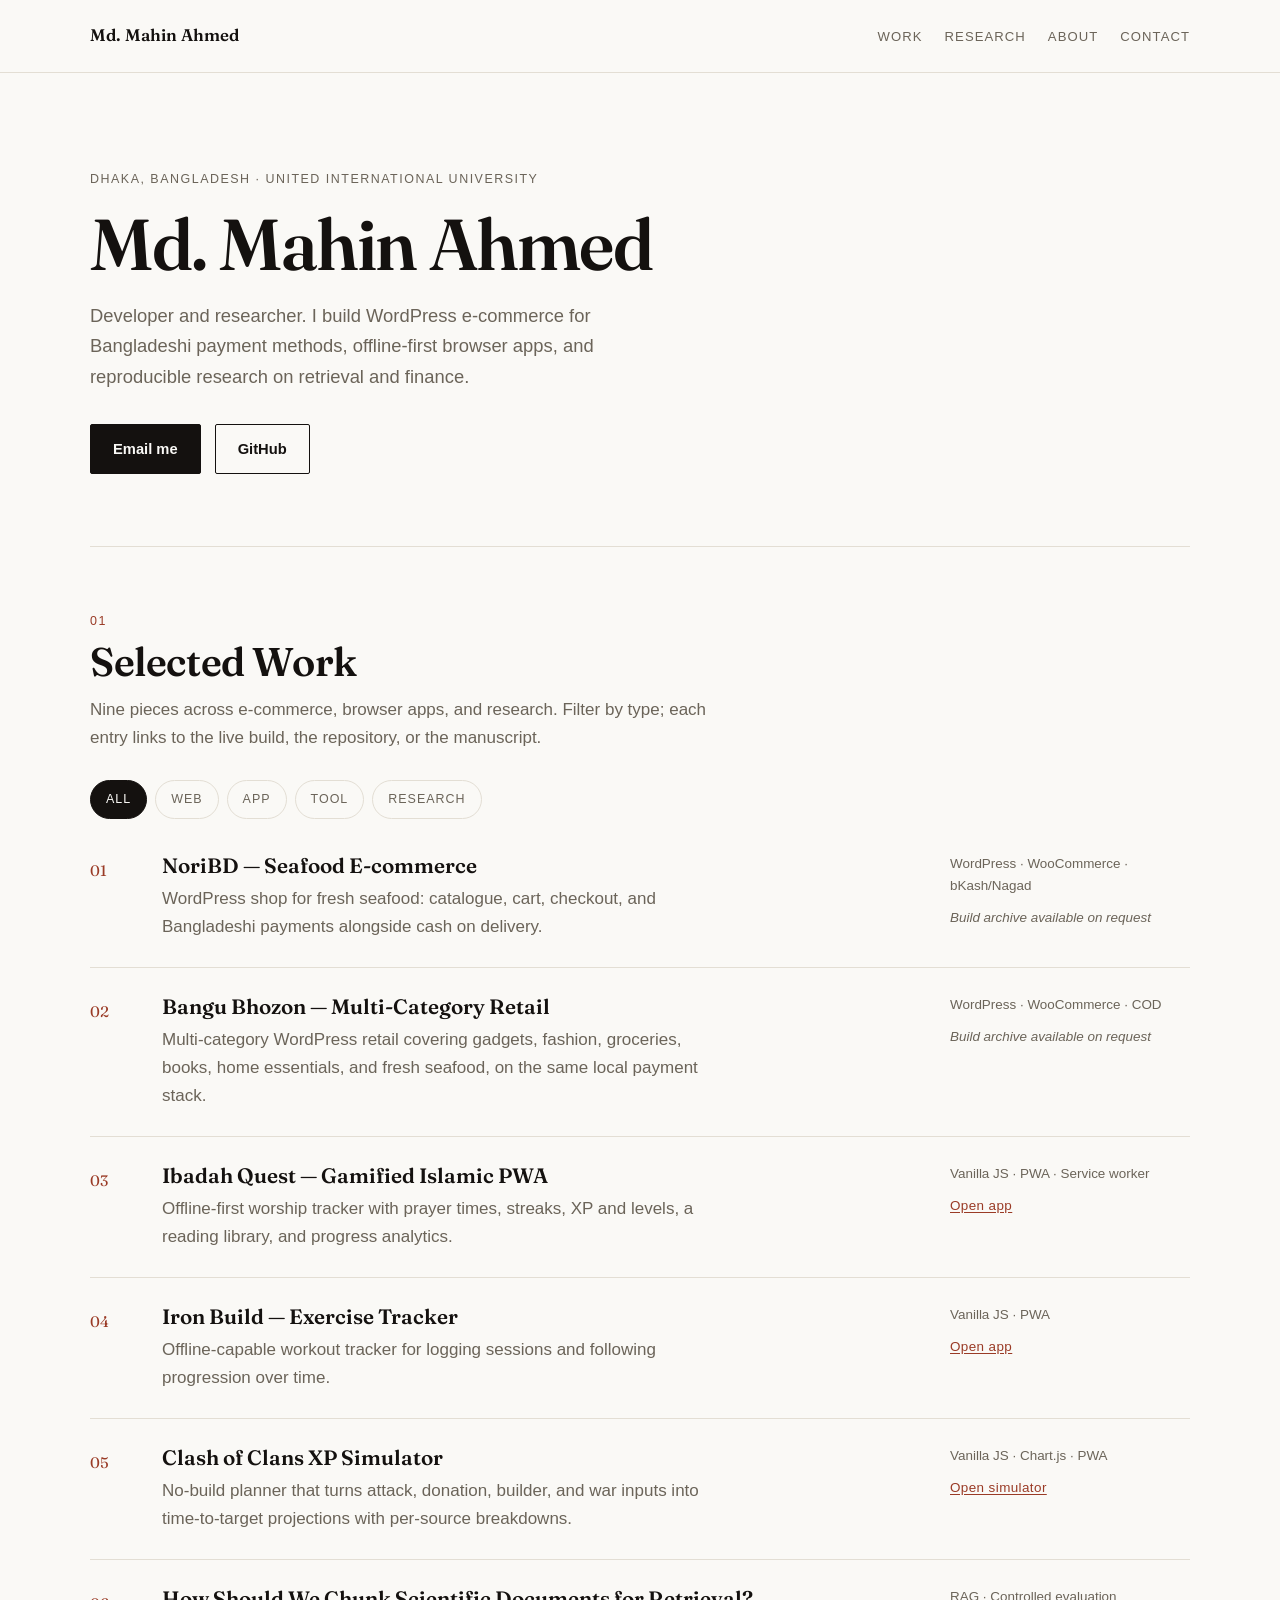
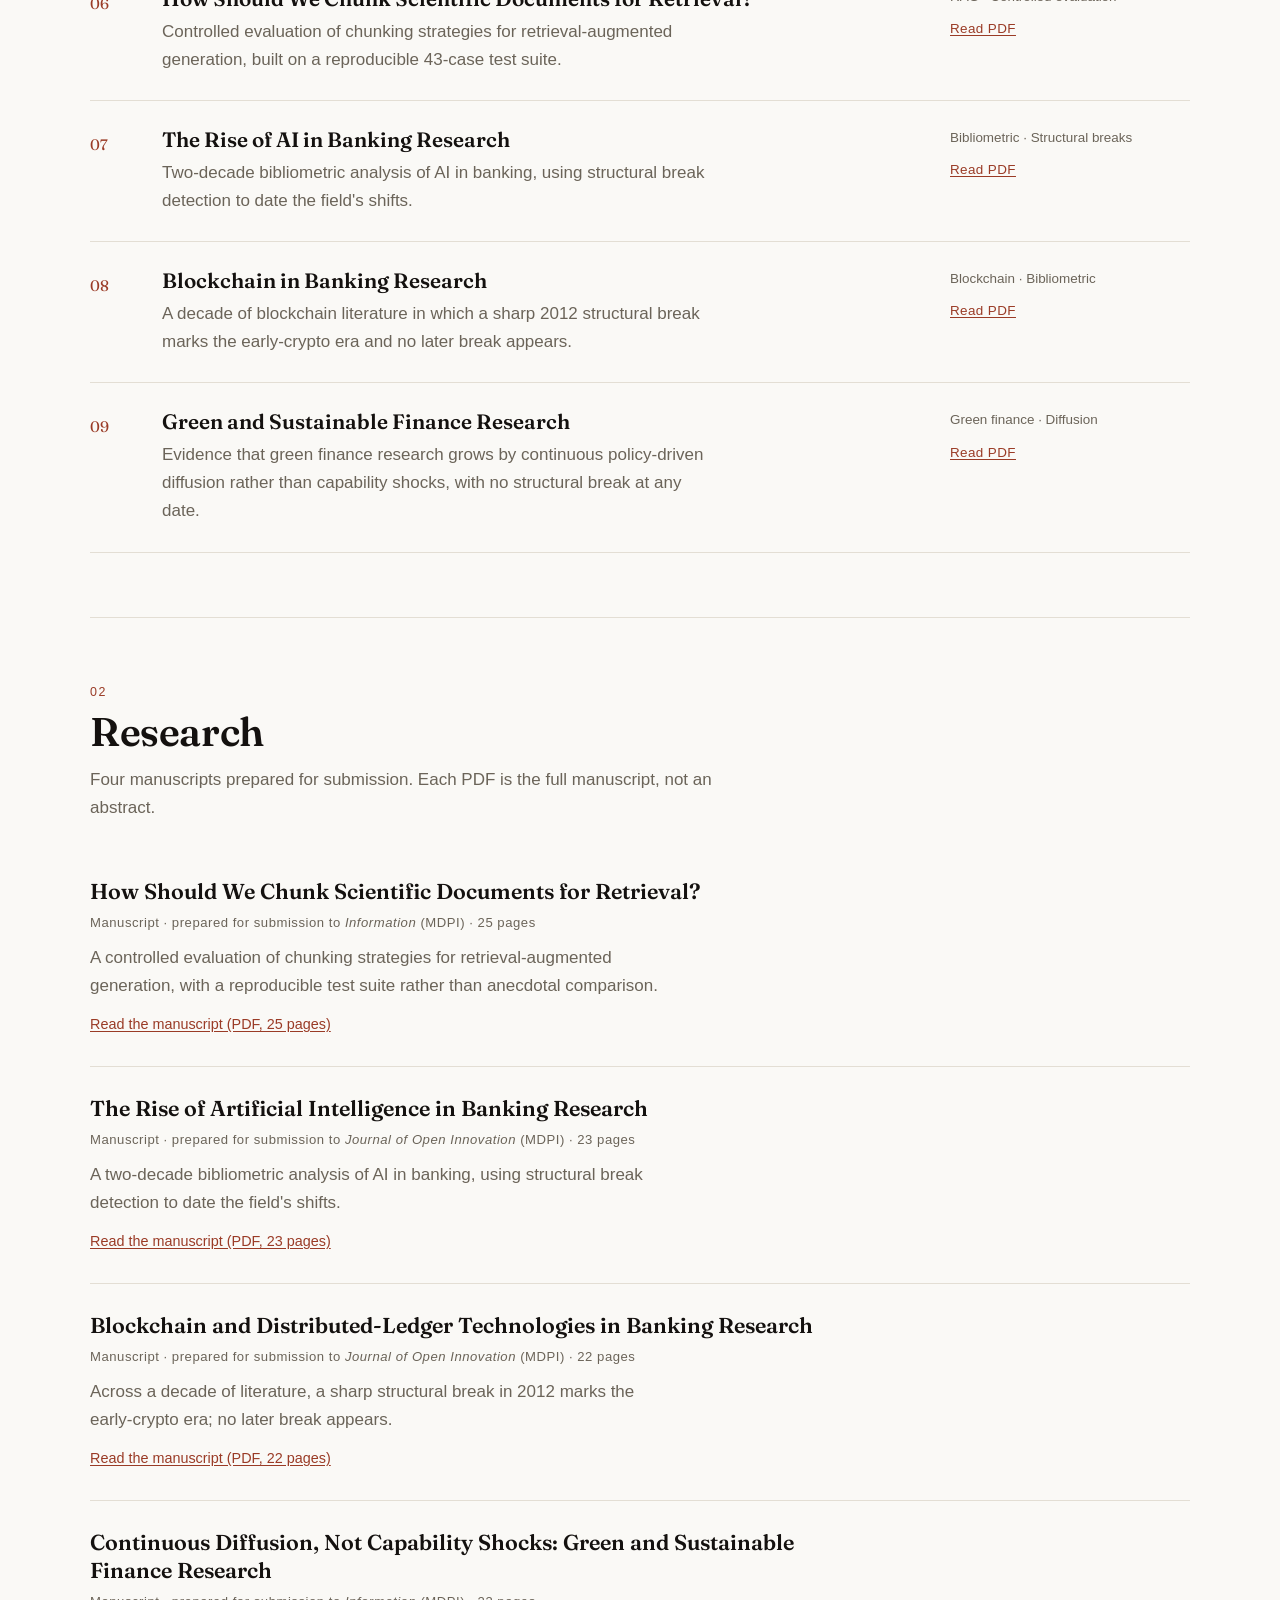
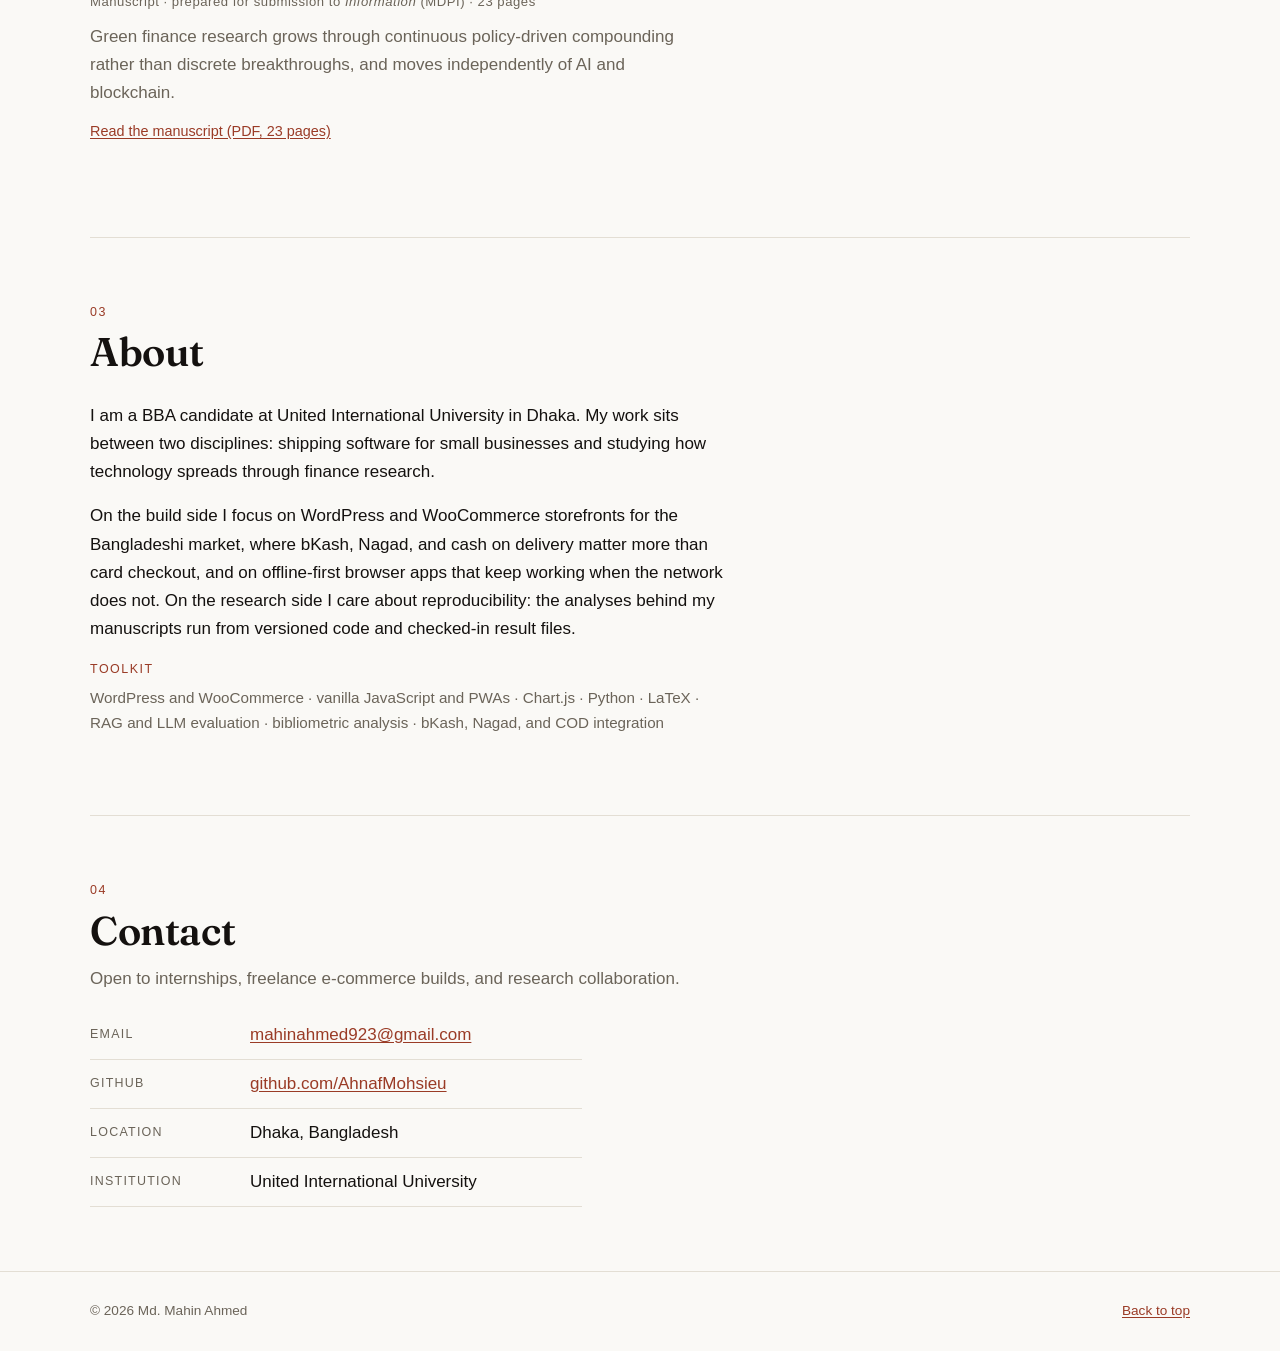
==== index.html @ 36865615 "feat: build editorial portfolio with work, research, about, and contact" ====
<!DOCTYPE html>
<html lang="en">
<head>
<meta charset="utf-8">
<meta name="viewport" content="width=device-width, initial-scale=1">
<title>Md. Mahin Ahmed — Developer &amp; Researcher</title>
<meta name="description" content="Portfolio of Md. Mahin Ahmed: WordPress e-commerce for Bangladeshi payments, offline-first browser apps, and research on retrieval-augmented generation, AI in banking, blockchain, and green finance.">
<meta property="og:title" content="Md. Mahin Ahmed — Developer &amp; Researcher">
<meta property="og:description" content="WordPress e-commerce, offline-first web apps, and research manuscripts.">
<meta property="og:type" content="profile">
<meta property="og:image" content="assets/og.png">
<meta name="theme-color" content="#FAF9F6">
<link rel="icon" href="assets/favicon.svg" type="image/svg+xml">
<link rel="preconnect" href="https://fonts.googleapis.com">
<link rel="preconnect" href="https://fonts.gstatic.com" crossorigin>
<link href="https://fonts.googleapis.com/css2?family=Fraunces:opsz,wght@9..144,400;9..144,600&display=swap" rel="stylesheet">
<link rel="stylesheet" href="styles.css">
</head>
<body>
<a class="skip-link" href="#main">Skip to content</a>

<header class="site-header">
  <div class="shell">
    <p class="brand"><a href="#top">Md. Mahin Ahmed</a></p>
    <nav class="site-nav" aria-label="Primary">
      <ul>
        <li><a href="#work">Work</a></li>
        <li><a href="#research">Research</a></li>
        <li><a href="#about">About</a></li>
        <li><a href="#contact">Contact</a></li>
      </ul>
    </nav>
  </div>
</header>

<main id="main">
  <section class="hero shell" id="top" aria-labelledby="hero-title">
    <p class="eyebrow">Dhaka, Bangladesh · United International University</p>
    <h1 id="hero-title">Md. Mahin Ahmed</h1>
    <p class="lede">Developer and researcher. I build WordPress e-commerce for Bangladeshi payment methods, offline-first browser apps, and reproducible research on retrieval and finance.</p>
    <div class="actions">
      <a class="btn btn--solid" href="mailto:mahinahmed923@gmail.com?subject=Hello%20from%20your%20portfolio">Email me</a>
      <a class="btn" href="https://github.com/AhnafMohsieu">GitHub</a>
    </div>
  </section>

  <section class="section shell" id="work" aria-labelledby="work-title">
    <div class="section-head">
      <span class="section-num">01</span>
      <h2 id="work-title">Selected Work</h2>
      <p class="lede">Nine pieces across e-commerce, browser apps, and research. Filter by type; each entry links to the live build, the repository, or the manuscript.</p>
    </div>

    <div class="filters" role="group" aria-label="Filter work by type">
      <button class="chip" type="button" data-cat="all" aria-pressed="true">All</button>
      <button class="chip" type="button" data-cat="web" aria-pressed="false">Web</button>
      <button class="chip" type="button" data-cat="app" aria-pressed="false">App</button>
      <button class="chip" type="button" data-cat="tool" aria-pressed="false">Tool</button>
      <button class="chip" type="button" data-cat="research" aria-pressed="false">Research</button>
    </div>

    <ol class="work">
      <li class="work__row" data-cat="web">
        <span class="work__num">01</span>
        <div class="work__body">
          <h3 class="work__title">NoriBD — Seafood E-commerce</h3>
          <p class="work__desc">WordPress shop for fresh seafood: catalogue, cart, checkout, and Bangladeshi payments alongside cash on delivery.</p>
        </div>
        <div class="work__meta">
          <span class="work__stack">WordPress · WooCommerce · bKash/Nagad</span>
          <span class="work__note">Build archive available on request</span>
        </div>
      </li>
      <li class="work__row" data-cat="web">
        <span class="work__num">02</span>
        <div class="work__body">
          <h3 class="work__title">Bangu Bhozon — Multi-Category Retail</h3>
          <p class="work__desc">Multi-category WordPress retail covering gadgets, fashion, groceries, books, home essentials, and fresh seafood, on the same local payment stack.</p>
        </div>
        <div class="work__meta">
          <span class="work__stack">WordPress · WooCommerce · COD</span>
          <span class="work__note">Build archive available on request</span>
        </div>
      </li>
      <li class="work__row" data-cat="app">
        <span class="work__num">03</span>
        <div class="work__body">
          <h3 class="work__title">Ibadah Quest — Gamified Islamic PWA</h3>
          <p class="work__desc">Offline-first worship tracker with prayer times, streaks, XP and levels, a reading library, and progress analytics.</p>
        </div>
        <div class="work__meta">
          <span class="work__stack">Vanilla JS · PWA · Service worker</span>
          <a class="work__link" href="https://ahnafmohsieu.github.io/Ibadah-Quest/">Open app</a>
        </div>
      </li>
      <li class="work__row" data-cat="app">
        <span class="work__num">04</span>
        <div class="work__body">
          <h3 class="work__title">Iron Build — Exercise Tracker</h3>
          <p class="work__desc">Offline-capable workout tracker for logging sessions and following progression over time.</p>
        </div>
        <div class="work__meta">
          <span class="work__stack">Vanilla JS · PWA</span>
          <a class="work__link" href="https://ahnafmohsieu.github.io/Iron-Build/">Open app</a>
        </div>
      </li>
      <li class="work__row" data-cat="tool">
        <span class="work__num">05</span>
        <div class="work__body">
          <h3 class="work__title">Clash of Clans XP Simulator</h3>
          <p class="work__desc">No-build planner that turns attack, donation, builder, and war inputs into time-to-target projections with per-source breakdowns.</p>
        </div>
        <div class="work__meta">
          <span class="work__stack">Vanilla JS · Chart.js · PWA</span>
          <a class="work__link" href="https://ahnafmohsieu.github.io/Clash-of-Clans-Exp-Simulator/">Open simulator</a>
        </div>
      </li>
      <li class="work__row" data-cat="research">
        <span class="work__num">06</span>
        <div class="work__body">
          <h3 class="work__title">How Should We Chunk Scientific Documents for Retrieval?</h3>
          <p class="work__desc">Controlled evaluation of chunking strategies for retrieval-augmented generation, built on a reproducible 43-case test suite.</p>
        </div>
        <div class="work__meta">
          <span class="work__stack">RAG · Controlled evaluation</span>
          <a class="work__link" href="assets/papers/paper-1-chunking-rag.pdf">Read PDF</a>
        </div>
      </li>
      <li class="work__row" data-cat="research">
        <span class="work__num">07</span>
        <div class="work__body">
          <h3 class="work__title">The Rise of AI in Banking Research</h3>
          <p class="work__desc">Two-decade bibliometric analysis of AI in banking, using structural break detection to date the field's shifts.</p>
        </div>
        <div class="work__meta">
          <span class="work__stack">Bibliometric · Structural breaks</span>
          <a class="work__link" href="assets/papers/paper-2-ai-banking.pdf">Read PDF</a>
        </div>
      </li>
      <li class="work__row" data-cat="research">
        <span class="work__num">08</span>
        <div class="work__body">
          <h3 class="work__title">Blockchain in Banking Research</h3>
          <p class="work__desc">A decade of blockchain literature in which a sharp 2012 structural break marks the early-crypto era and no later break appears.</p>
        </div>
        <div class="work__meta">
          <span class="work__stack">Blockchain · Bibliometric</span>
          <a class="work__link" href="assets/papers/paper-3-blockchain-banking.pdf">Read PDF</a>
        </div>
      </li>
      <li class="work__row" data-cat="research">
        <span class="work__num">09</span>
        <div class="work__body">
          <h3 class="work__title">Green and Sustainable Finance Research</h3>
          <p class="work__desc">Evidence that green finance research grows by continuous policy-driven diffusion rather than capability shocks, with no structural break at any date.</p>
        </div>
        <div class="work__meta">
          <span class="work__stack">Green finance · Diffusion</span>
          <a class="work__link" href="assets/papers/paper-4-green-finance.pdf">Read PDF</a>
        </div>
      </li>
    </ol>
  </section>

  <section class="section shell" id="research" aria-labelledby="research-title">
    <div class="section-head">
      <span class="section-num">02</span>
      <h2 id="research-title">Research</h2>
      <p class="lede">Four manuscripts prepared for submission. Each PDF is the full manuscript, not an abstract.</p>
    </div>

    <article class="paper">
      <h3 class="paper__title">How Should We Chunk Scientific Documents for Retrieval?</h3>
      <p class="paper__meta">Manuscript · prepared for submission to <em>Information</em> (MDPI) · 25 pages</p>
      <p class="paper__desc">A controlled evaluation of chunking strategies for retrieval-augmented generation, with a reproducible test suite rather than anecdotal comparison.</p>
      <a class="paper__link" href="assets/papers/paper-1-chunking-rag.pdf">Read the manuscript (PDF, 25 pages)</a>
    </article>

    <article class="paper">
      <h3 class="paper__title">The Rise of Artificial Intelligence in Banking Research</h3>
      <p class="paper__meta">Manuscript · prepared for submission to <em>Journal of Open Innovation</em> (MDPI) · 23 pages</p>
      <p class="paper__desc">A two-decade bibliometric analysis of AI in banking, using structural break detection to date the field's shifts.</p>
      <a class="paper__link" href="assets/papers/paper-2-ai-banking.pdf">Read the manuscript (PDF, 23 pages)</a>
    </article>

    <article class="paper">
      <h3 class="paper__title">Blockchain and Distributed-Ledger Technologies in Banking Research</h3>
      <p class="paper__meta">Manuscript · prepared for submission to <em>Journal of Open Innovation</em> (MDPI) · 22 pages</p>
      <p class="paper__desc">Across a decade of literature, a sharp structural break in 2012 marks the early-crypto era; no later break appears.</p>
      <a class="paper__link" href="assets/papers/paper-3-blockchain-banking.pdf">Read the manuscript (PDF, 22 pages)</a>
    </article>

    <article class="paper">
      <h3 class="paper__title">Continuous Diffusion, Not Capability Shocks: Green and Sustainable Finance Research</h3>
      <p class="paper__meta">Manuscript · prepared for submission to <em>Information</em> (MDPI) · 23 pages</p>
      <p class="paper__desc">Green finance research grows through continuous policy-driven compounding rather than discrete breakthroughs, and moves independently of AI and blockchain.</p>
      <a class="paper__link" href="assets/papers/paper-4-green-finance.pdf">Read the manuscript (PDF, 23 pages)</a>
    </article>
  </section>

  <section class="section shell" id="about" aria-labelledby="about-title">
    <div class="section-head">
      <span class="section-num">03</span>
      <h2 id="about-title">About</h2>
    </div>
    <div class="prose">
      <p>I am a BBA candidate at United International University in Dhaka. My work sits between two disciplines: shipping software for small businesses and studying how technology spreads through finance research.</p>
      <p>On the build side I focus on WordPress and WooCommerce storefronts for the Bangladeshi market, where bKash, Nagad, and cash on delivery matter more than card checkout, and on offline-first browser apps that keep working when the network does not. On the research side I care about reproducibility: the analyses behind my manuscripts run from versioned code and checked-in result files.</p>
      <p class="skills"><span class="skills__label">Toolkit</span> WordPress and WooCommerce · vanilla JavaScript and PWAs · Chart.js · Python · LaTeX · RAG and LLM evaluation · bibliometric analysis · bKash, Nagad, and COD integration</p>
    </div>
  </section>

  <section class="section shell" id="contact" aria-labelledby="contact-title">
    <div class="section-head">
      <span class="section-num">04</span>
      <h2 id="contact-title">Contact</h2>
      <p class="lede">Open to internships, freelance e-commerce builds, and research collaboration.</p>
    </div>
    <ul class="contact">
      <li><span class="contact__label">Email</span><a href="mailto:mahinahmed923@gmail.com">mahinahmed923@gmail.com</a></li>
      <li><span class="contact__label">GitHub</span><a href="https://github.com/AhnafMohsieu">github.com/AhnafMohsieu</a></li>
      <li><span class="contact__label">Location</span>Dhaka, Bangladesh</li>
      <li><span class="contact__label">Institution</span>United International University</li>
    </ul>
  </section>
</main>

<footer class="site-footer">
  <div class="shell">
    <p>© <span id="year">2026</span> Md. Mahin Ahmed</p>
    <p><a href="#top">Back to top</a></p>
  </div>
</footer>

<script src="script.js" defer></script>
</body>
</html>
---- styles.css ----
/* Portfolio — Md. Mahin Ahmed. Minimal editorial. No framework. */

:root{
  --paper:#FAF9F6;
  --ink:#14110F;
  --muted:#6B6459;
  --hairline:#E3DED4;
  --accent:#9A3B26;
  --shell:1100px;
  --measure:68ch;
  --serif:"Fraunces",Georgia,"Times New Roman",serif;
  --sans:-apple-system,BlinkMacSystemFont,"Segoe UI",Roboto,Helvetica,Arial,sans-serif;
}

*,*::before,*::after{box-sizing:border-box}

html{scroll-behavior:smooth}

body{
  margin:0;
  background:var(--paper);
  color:var(--ink);
  font-family:var(--sans);
  font-size:17px;
  line-height:1.65;
  -webkit-font-smoothing:antialiased;
}

a{color:var(--accent);text-decoration:underline;text-underline-offset:2px}
a:hover{color:var(--ink)}
:focus-visible{outline:2px solid var(--accent);outline-offset:3px}

.skip-link{position:absolute;left:-9999px;top:0;background:var(--ink);color:var(--paper);padding:12px 18px;z-index:10}
.skip-link:focus{left:12px;top:12px}

.shell{width:min(100% - 48px,var(--shell));margin-inline:auto}

.site-header{border-bottom:1px solid var(--hairline)}
.site-header .shell{display:flex;align-items:baseline;justify-content:space-between;gap:24px;padding-block:22px;flex-wrap:wrap}
.brand{font-family:var(--serif);font-size:1.05rem;font-weight:600;margin:0}
.brand a{color:var(--ink);text-decoration:none}
.site-nav ul{display:flex;gap:22px;list-style:none;margin:0;padding:0}
.site-nav a{color:var(--muted);text-decoration:none;font-size:.82rem;letter-spacing:.08em;text-transform:uppercase}
.site-nav a:hover{color:var(--ink)}

.hero{padding-block:96px 72px}
.eyebrow{font-size:.78rem;letter-spacing:.12em;text-transform:uppercase;color:var(--muted);margin:0 0 18px}
.hero h1{font-family:var(--serif);font-size:clamp(2.5rem,7vw,4.5rem);line-height:1.02;letter-spacing:-.02em;margin:0 0 20px;font-weight:600}
.hero .lede{max-width:56ch;font-size:1.15rem;color:var(--muted);margin:0 0 32px}
.actions{display:flex;gap:14px;flex-wrap:wrap}

.btn{display:inline-block;padding:12px 22px;border:1px solid var(--ink);border-radius:2px;font-size:.92rem;font-weight:600;text-decoration:none;color:var(--ink);background:transparent;transition:background 120ms ease,color 120ms ease,border-color 120ms ease}
.btn:hover{background:var(--accent);border-color:var(--accent);color:var(--paper)}
.btn--solid{background:var(--ink);color:var(--paper)}

.section{padding-block:64px;border-top:1px solid var(--hairline)}
.section-head{margin-bottom:28px}
.section-num{display:block;font-size:.78rem;letter-spacing:.12em;text-transform:uppercase;color:var(--accent);margin-bottom:8px}
h2{font-family:var(--serif);font-size:clamp(1.75rem,4vw,2.5rem);line-height:1.1;margin:0;font-weight:600;letter-spacing:-.01em}
.section .lede{max-width:var(--measure);color:var(--muted);margin:12px 0 0}

.filters{display:flex;gap:8px;flex-wrap:wrap;margin:24px 0 8px}
.chip{font:inherit;font-size:.78rem;letter-spacing:.08em;text-transform:uppercase;padding:8px 15px;background:transparent;color:var(--muted);border:1px solid var(--hairline);border-radius:999px;cursor:pointer;transition:background 120ms ease,color 120ms ease,border-color 120ms ease}
.chip:hover{border-color:var(--muted);color:var(--ink)}
.chip[aria-pressed="true"]{background:var(--ink);border-color:var(--ink);color:var(--paper)}

.work{list-style:none;margin:0;padding:0}
.work__row{display:grid;grid-template-columns:3rem minmax(0,1fr) 15rem;gap:24px;padding:26px 0;border-bottom:1px solid var(--hairline)}
.work__row.is-hidden{display:none}
.work__num{font-family:var(--serif);font-size:.95rem;color:var(--accent);padding-top:5px}
.work__title{font-family:var(--serif);font-size:1.3rem;font-weight:600;line-height:1.25;margin:0 0 6px}
.work__desc{margin:0;color:var(--muted);max-width:58ch}
.work__meta{font-size:.84rem;color:var(--muted)}
.work__stack{display:block;margin-bottom:10px}
.work__note{display:block;color:var(--muted);font-style:italic}
.work__link{font-size:.84rem;letter-spacing:.03em}

.paper{padding:28px 0;border-bottom:1px solid var(--hairline)}
.paper:last-child{border-bottom:0}
.paper__title{font-family:var(--serif);font-size:1.35rem;font-weight:600;line-height:1.3;margin:0 0 6px;max-width:52ch}
.paper__meta{font-size:.82rem;letter-spacing:.04em;color:var(--muted);margin:0 0 10px}
.paper__desc{color:var(--muted);max-width:62ch;margin:0 0 10px}
.paper__link{font-size:.9rem}

.prose{max-width:var(--measure)}
.prose p{margin:0 0 16px}
.skills{font-size:.95rem;color:var(--muted)}
.skills__label{display:block;font-size:.78rem;letter-spacing:.12em;text-transform:uppercase;color:var(--accent);margin-bottom:6px}

.contact{list-style:none;margin:0;padding:0;display:grid;gap:10px;max-width:52ch}
.contact li{display:grid;grid-template-columns:9rem minmax(0,1fr);gap:16px;border-bottom:1px solid var(--hairline);padding-bottom:10px}
.contact__label{font-size:.78rem;letter-spacing:.1em;text-transform:uppercase;color:var(--muted);padding-top:3px}

.site-footer{border-top:1px solid var(--hairline);padding-block:28px;font-size:.85rem;color:var(--muted)}
.site-footer .shell{display:flex;justify-content:space-between;gap:16px;flex-wrap:wrap}
.site-footer p{margin:0}

@media (max-width:720px){
  .work__row{grid-template-columns:2.25rem minmax(0,1fr);gap:16px}
  .work__meta{grid-column:2}
  .contact li{grid-template-columns:1fr;gap:2px}
}

@media (prefers-reduced-motion:reduce){
  html{scroll-behavior:auto}
  *{transition:none !important;animation:none !important}
}
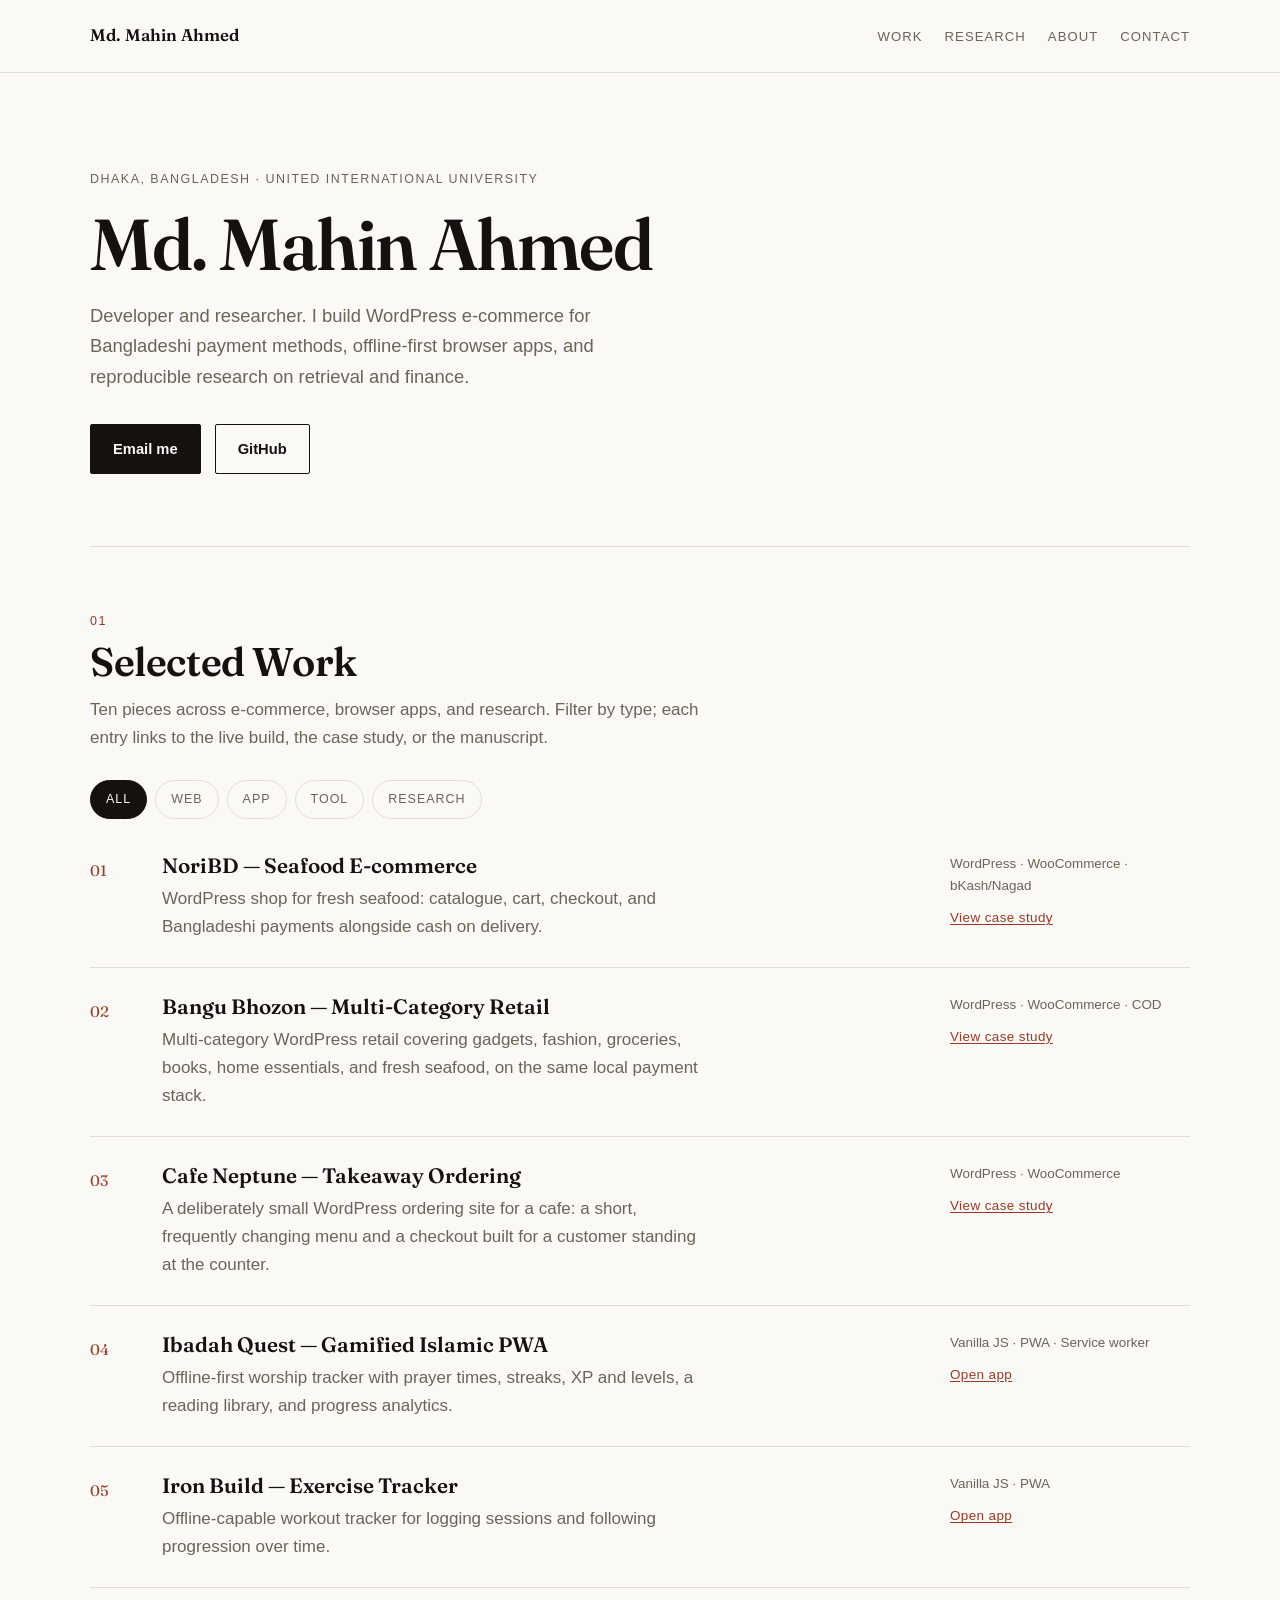
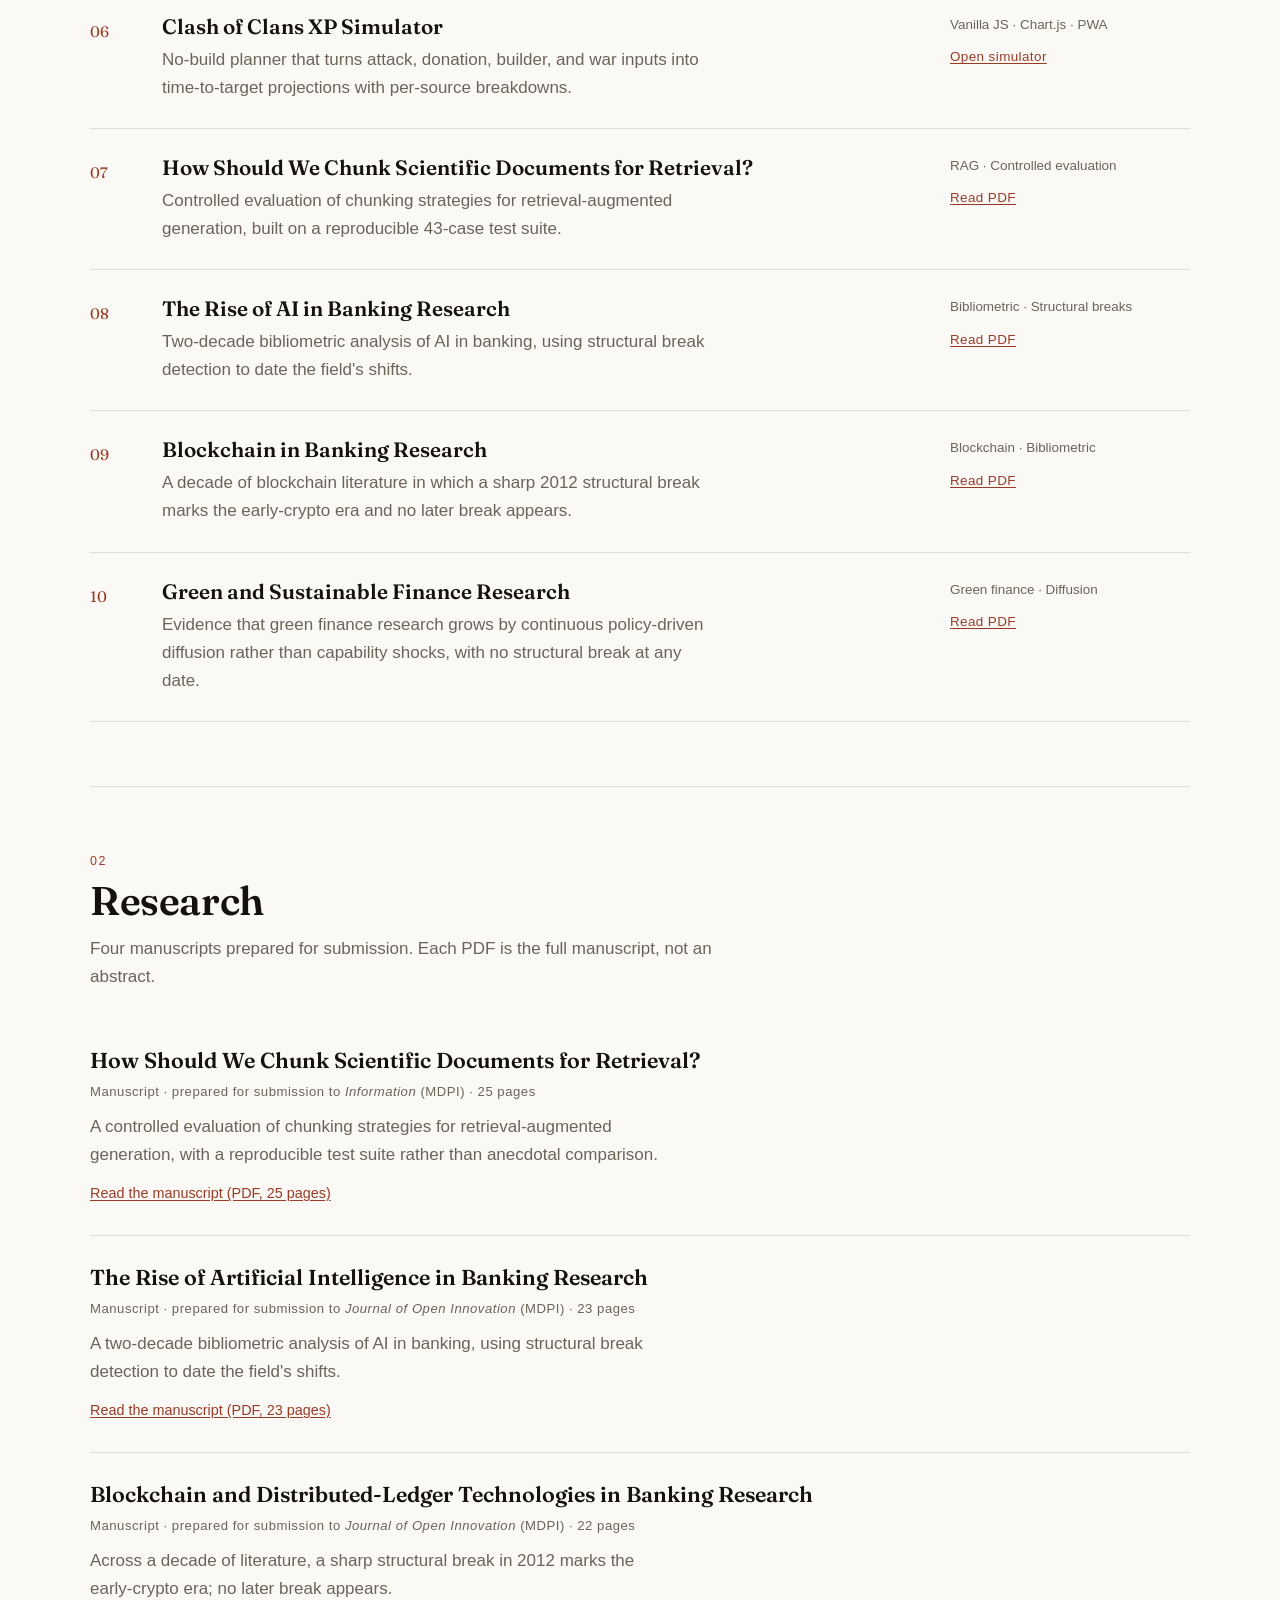
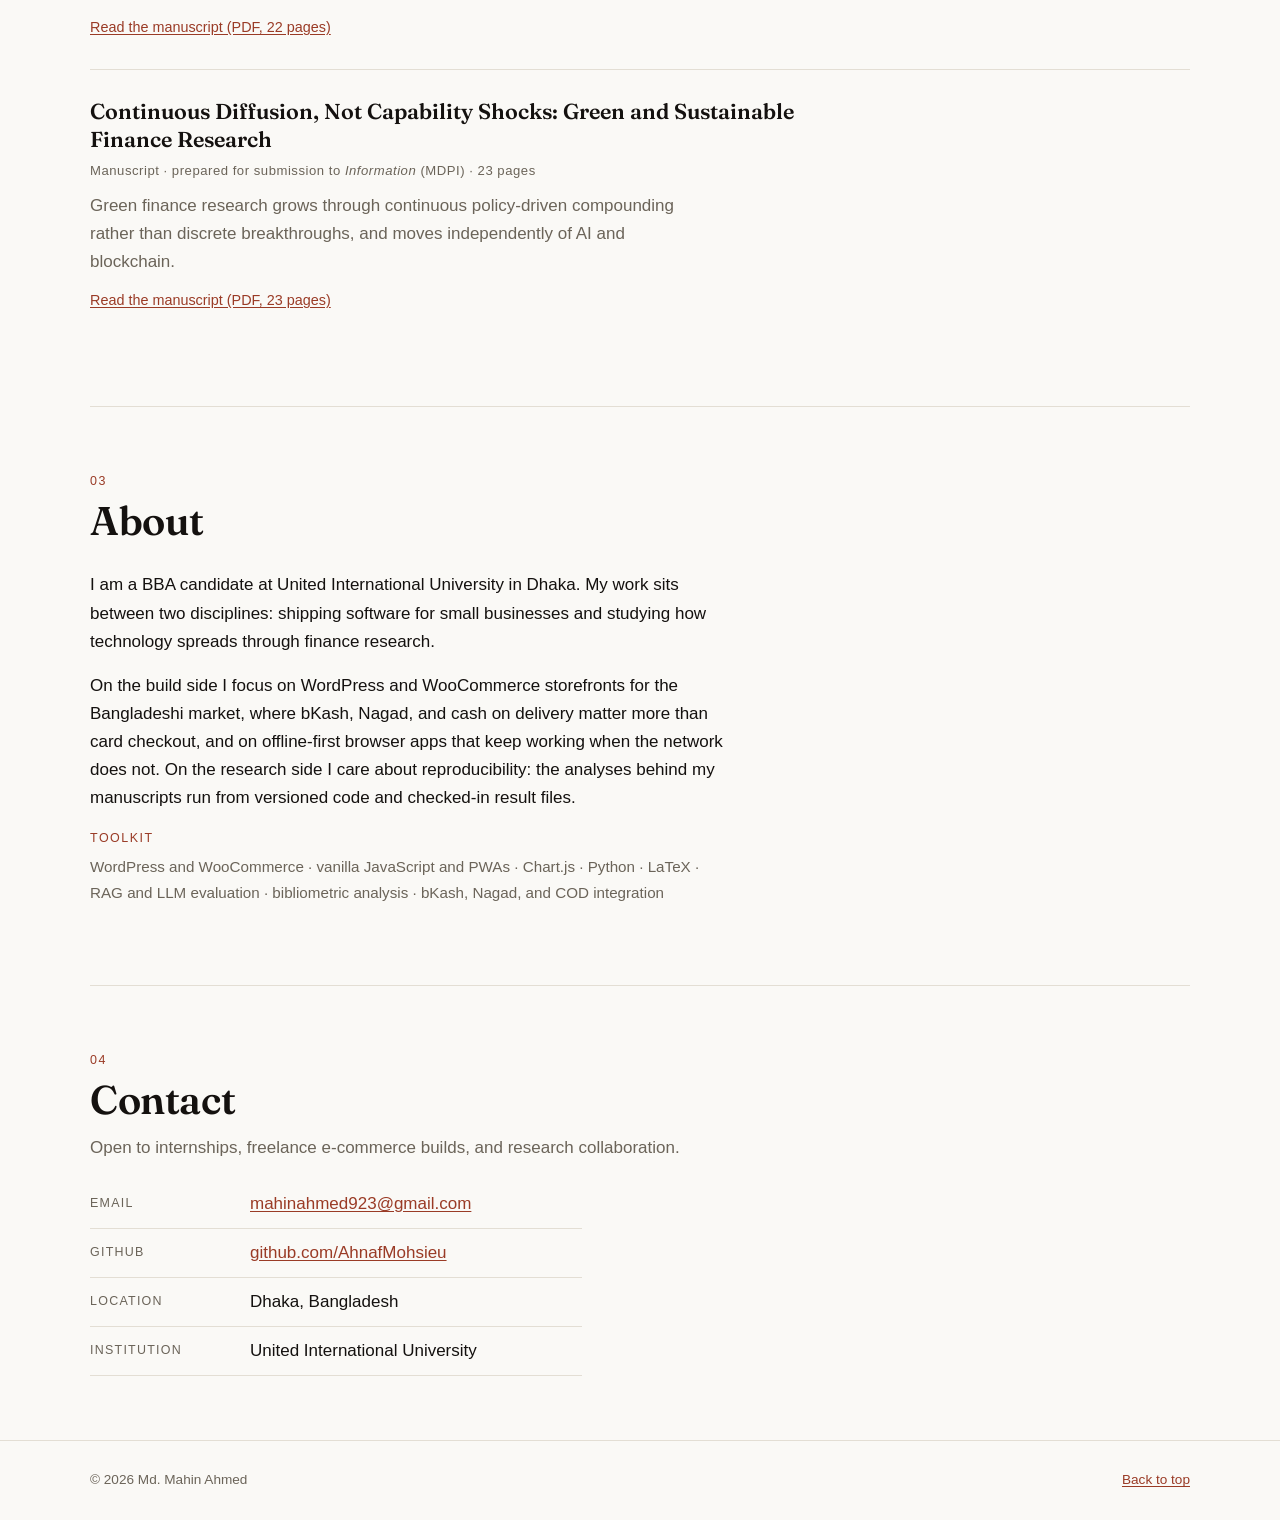
==== commit 5cbbfa53: "feat: add Cafe Neptune and link website case studies" ====
--- a/index.html
+++ b/index.html
@@ -48,7 +48,7 @@
     <div class="section-head">
       <span class="section-num">01</span>
       <h2 id="work-title">Selected Work</h2>
-      <p class="lede">Nine pieces across e-commerce, browser apps, and research. Filter by type; each entry links to the live build, the repository, or the manuscript.</p>
+      <p class="lede">Ten pieces across e-commerce, browser apps, and research. Filter by type; each entry links to the live build, the case study, or the manuscript.</p>
     </div>
 
     <div class="filters" role="group" aria-label="Filter work by type">
@@ -68,7 +68,7 @@
         </div>
         <div class="work__meta">
           <span class="work__stack">WordPress · WooCommerce · bKash/Nagad</span>
-          <span class="work__note">Build archive available on request</span>
+          <a class="work__link" href="https://ahnafmohsieu.github.io/Websites/">View case study</a>
         </div>
       </li>
       <li class="work__row" data-cat="web">
@@ -79,11 +79,22 @@
         </div>
         <div class="work__meta">
           <span class="work__stack">WordPress · WooCommerce · COD</span>
-          <span class="work__note">Build archive available on request</span>
+          <a class="work__link" href="https://ahnafmohsieu.github.io/Websites/">View case study</a>
+        </div>
+      </li>
+      <li class="work__row" data-cat="web">
+        <span class="work__num">03</span>
+        <div class="work__body">
+          <h3 class="work__title">Cafe Neptune — Takeaway Ordering</h3>
+          <p class="work__desc">A deliberately small WordPress ordering site for a cafe: a short, frequently changing menu and a checkout built for a customer standing at the counter.</p>
+        </div>
+        <div class="work__meta">
+          <span class="work__stack">WordPress · WooCommerce</span>
+          <a class="work__link" href="https://ahnafmohsieu.github.io/Websites/">View case study</a>
         </div>
       </li>
       <li class="work__row" data-cat="app">
-        <span class="work__num">03</span>
+        <span class="work__num">04</span>
         <div class="work__body">
           <h3 class="work__title">Ibadah Quest — Gamified Islamic PWA</h3>
           <p class="work__desc">Offline-first worship tracker with prayer times, streaks, XP and levels, a reading library, and progress analytics.</p>
@@ -94,7 +105,7 @@
         </div>
       </li>
       <li class="work__row" data-cat="app">
-        <span class="work__num">04</span>
+        <span class="work__num">05</span>
         <div class="work__body">
           <h3 class="work__title">Iron Build — Exercise Tracker</h3>
           <p class="work__desc">Offline-capable workout tracker for logging sessions and following progression over time.</p>
@@ -105,7 +116,7 @@
         </div>
       </li>
       <li class="work__row" data-cat="tool">
-        <span class="work__num">05</span>
+        <span class="work__num">06</span>
         <div class="work__body">
           <h3 class="work__title">Clash of Clans XP Simulator</h3>
           <p class="work__desc">No-build planner that turns attack, donation, builder, and war inputs into time-to-target projections with per-source breakdowns.</p>
@@ -116,7 +127,7 @@
         </div>
       </li>
       <li class="work__row" data-cat="research">
-        <span class="work__num">06</span>
+        <span class="work__num">07</span>
         <div class="work__body">
           <h3 class="work__title">How Should We Chunk Scientific Documents for Retrieval?</h3>
           <p class="work__desc">Controlled evaluation of chunking strategies for retrieval-augmented generation, built on a reproducible 43-case test suite.</p>
@@ -127,7 +138,7 @@
         </div>
       </li>
       <li class="work__row" data-cat="research">
-        <span class="work__num">07</span>
+        <span class="work__num">08</span>
         <div class="work__body">
           <h3 class="work__title">The Rise of AI in Banking Research</h3>
           <p class="work__desc">Two-decade bibliometric analysis of AI in banking, using structural break detection to date the field's shifts.</p>
@@ -138,7 +149,7 @@
         </div>
       </li>
       <li class="work__row" data-cat="research">
-        <span class="work__num">08</span>
+        <span class="work__num">09</span>
         <div class="work__body">
           <h3 class="work__title">Blockchain in Banking Research</h3>
           <p class="work__desc">A decade of blockchain literature in which a sharp 2012 structural break marks the early-crypto era and no later break appears.</p>
@@ -149,7 +160,7 @@
         </div>
       </li>
       <li class="work__row" data-cat="research">
-        <span class="work__num">09</span>
+        <span class="work__num">10</span>
         <div class="work__body">
           <h3 class="work__title">Green and Sustainable Finance Research</h3>
           <p class="work__desc">Evidence that green finance research grows by continuous policy-driven diffusion rather than capability shocks, with no structural break at any date.</p>
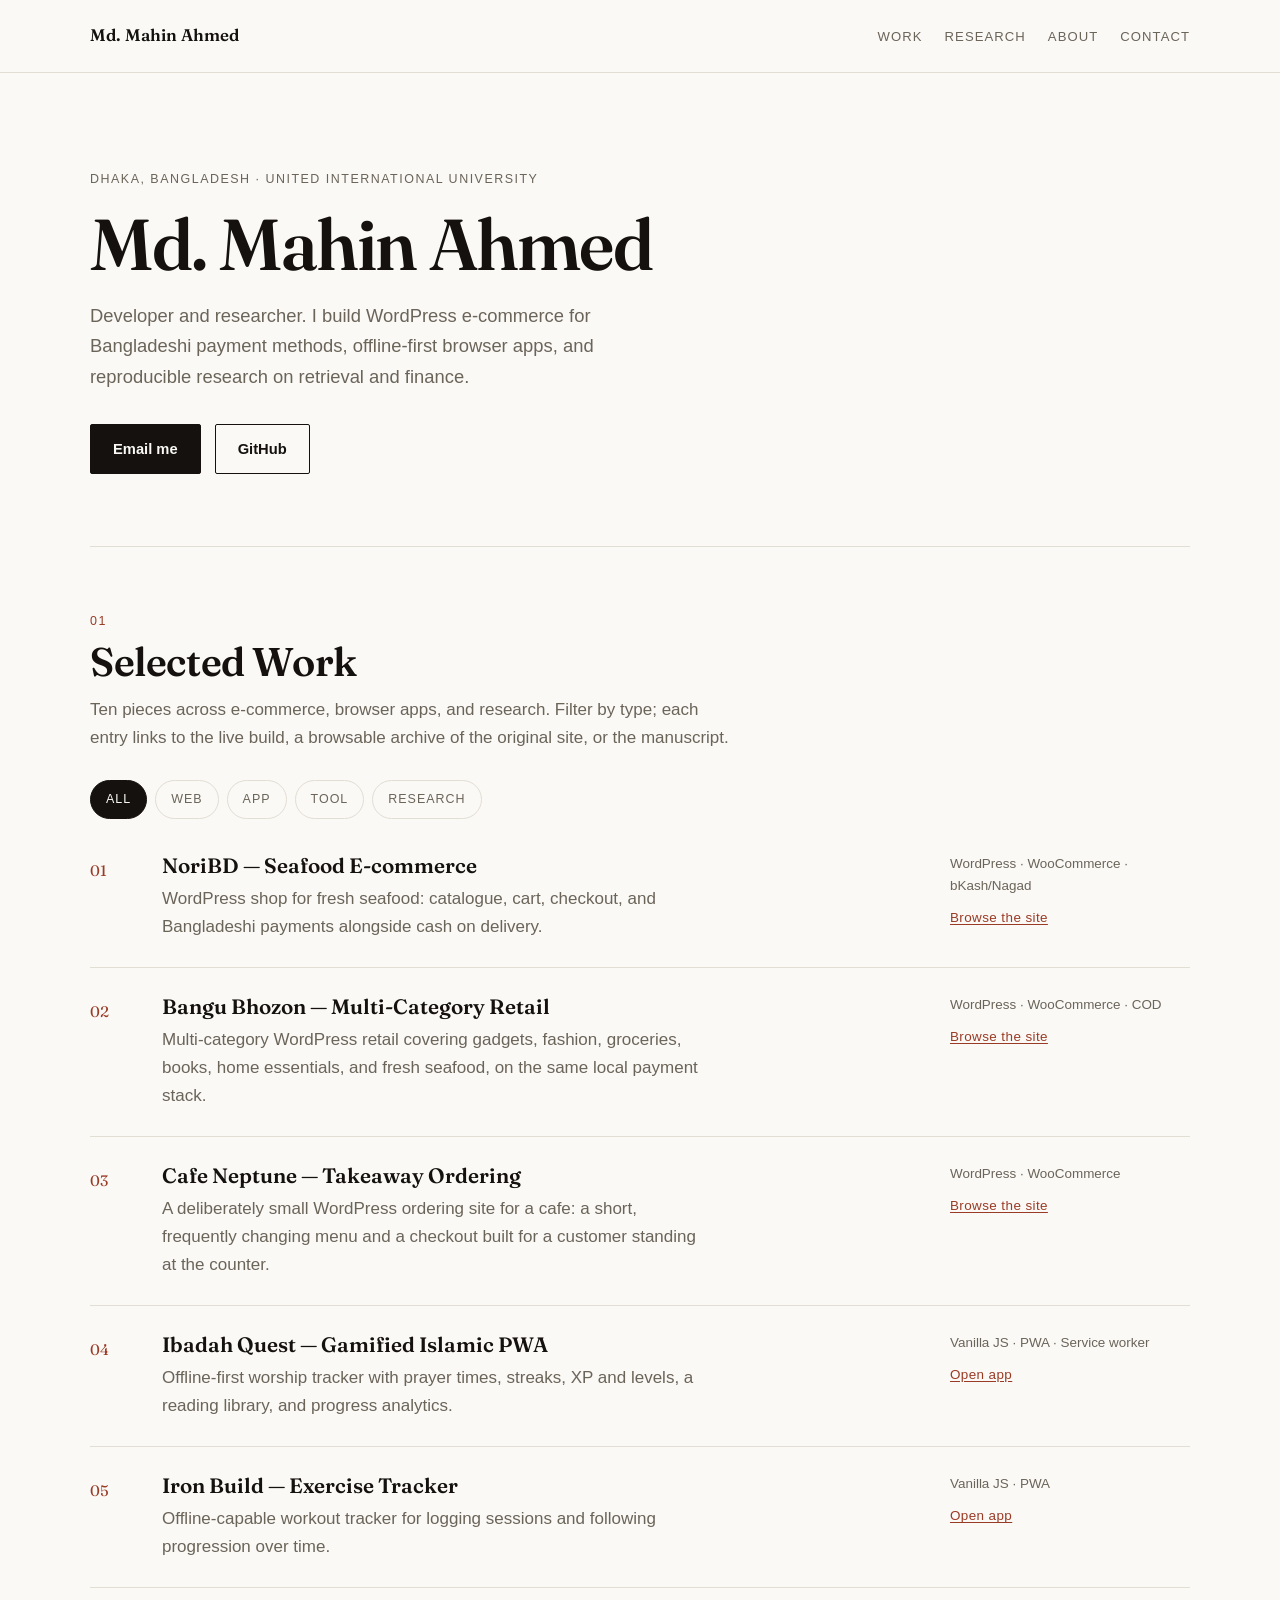
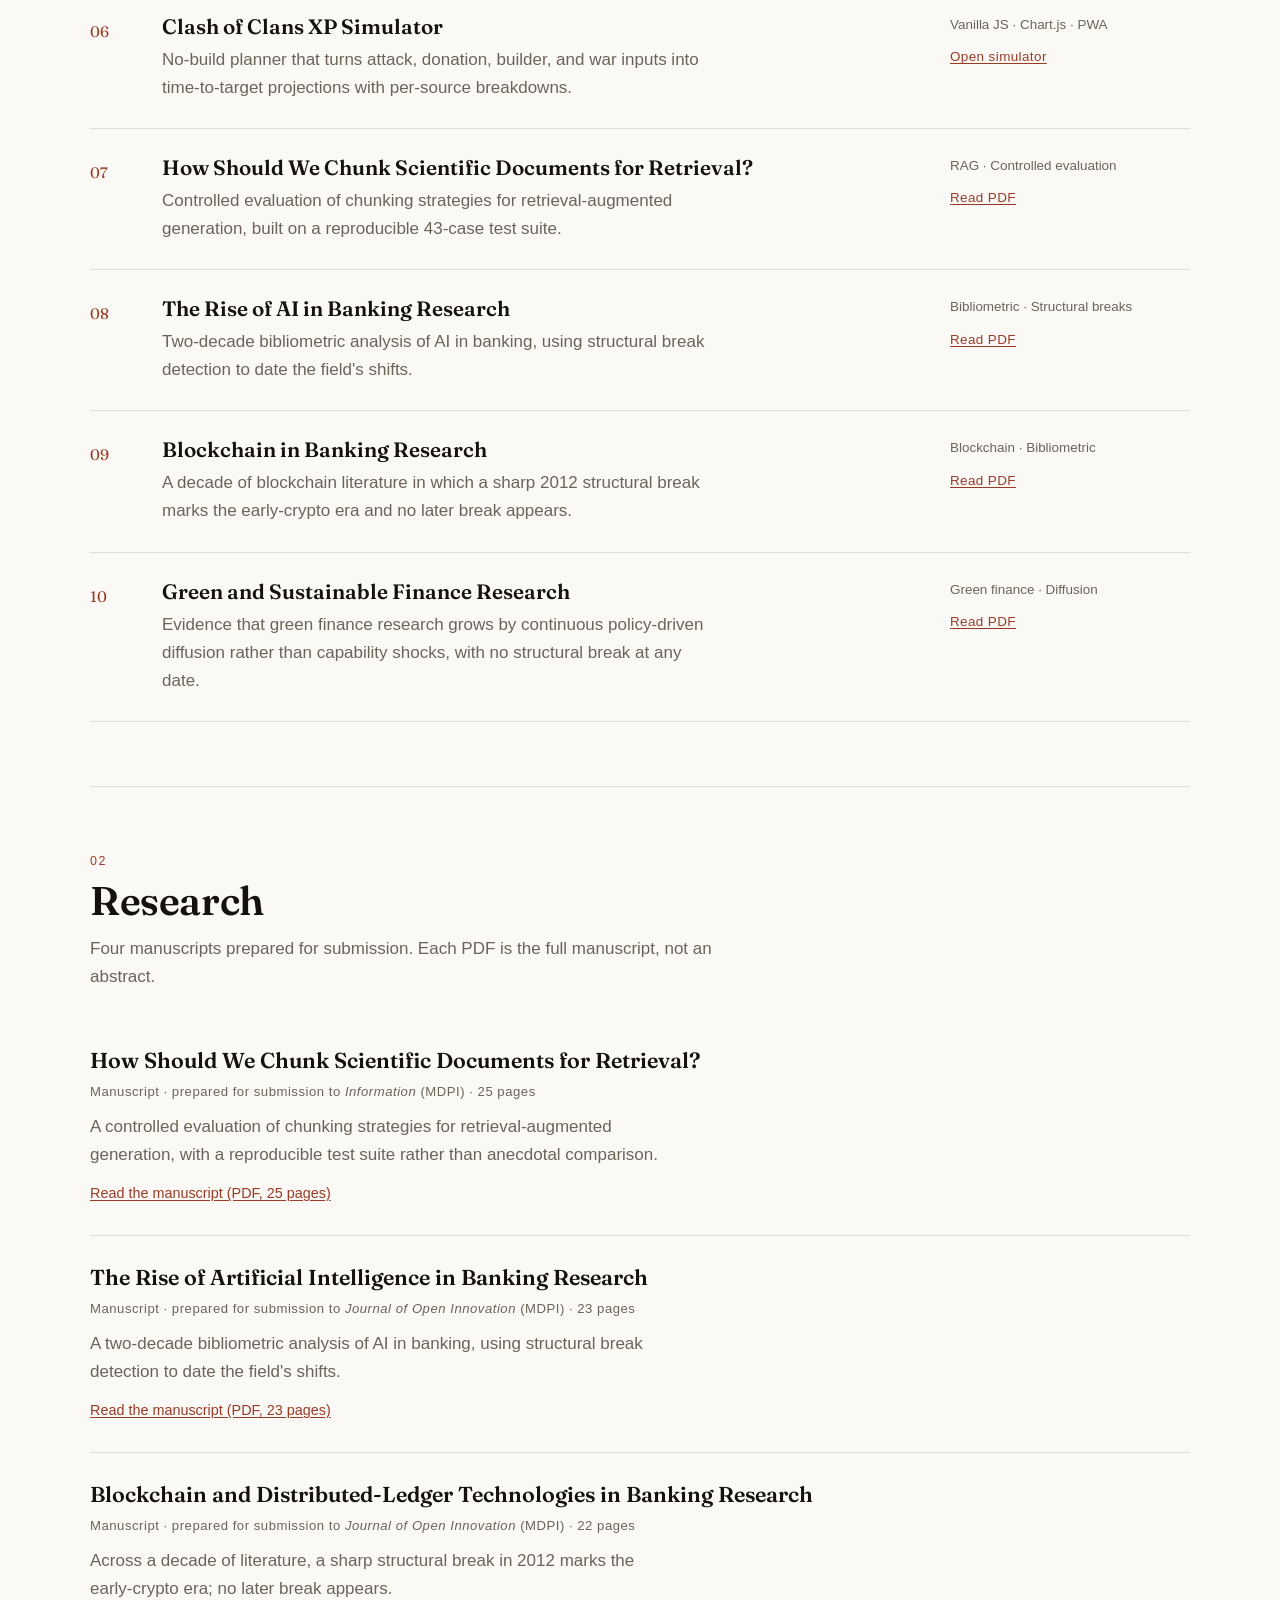
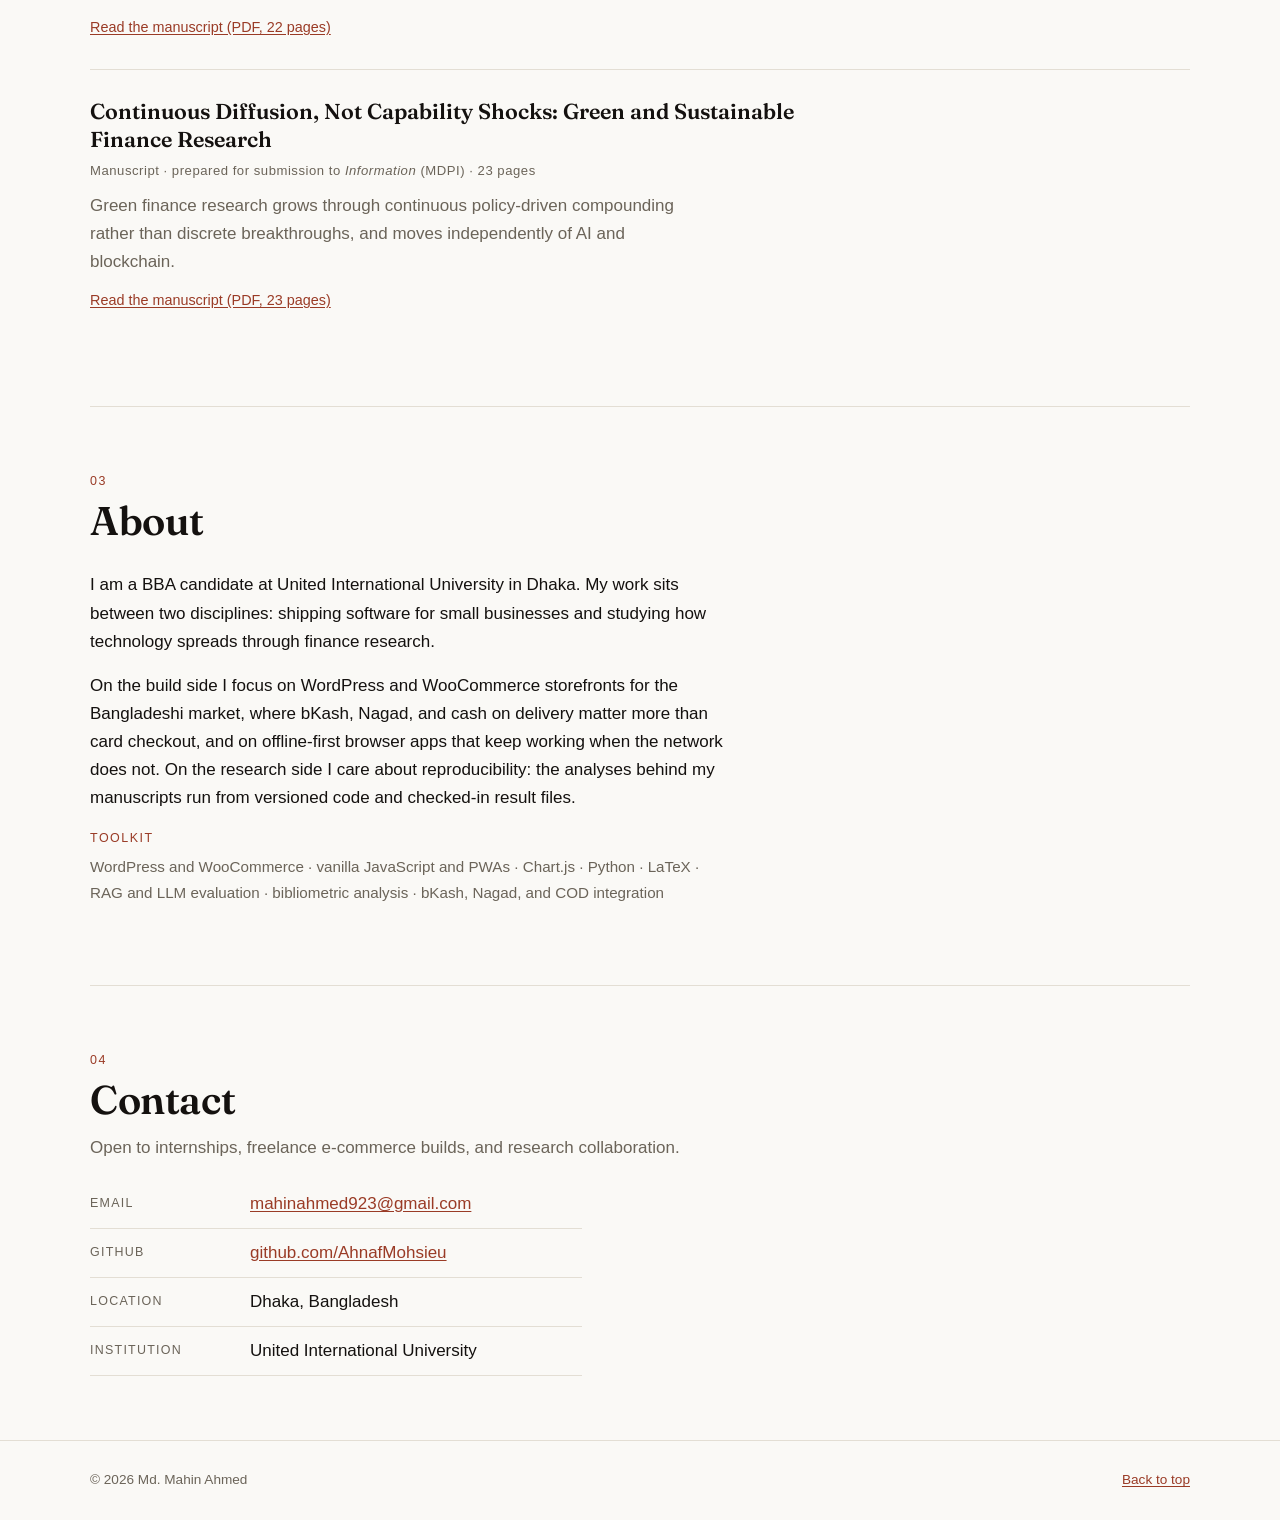
==== commit ab92f577: "feat: link each storefront to its browsable archive" ====
--- a/index.html
+++ b/index.html
@@ -48,7 +48,7 @@
     <div class="section-head">
       <span class="section-num">01</span>
       <h2 id="work-title">Selected Work</h2>
-      <p class="lede">Ten pieces across e-commerce, browser apps, and research. Filter by type; each entry links to the live build, the case study, or the manuscript.</p>
+      <p class="lede">Ten pieces across e-commerce, browser apps, and research. Filter by type; each entry links to the live build, a browsable archive of the original site, or the manuscript.</p>
     </div>
 
     <div class="filters" role="group" aria-label="Filter work by type">
@@ -68,7 +68,7 @@
         </div>
         <div class="work__meta">
           <span class="work__stack">WordPress · WooCommerce · bKash/Nagad</span>
-          <a class="work__link" href="https://ahnafmohsieu.github.io/Websites/">View case study</a>
+          <a class="work__link" href="https://ahnafmohsieu.github.io/Websites/nori/">Browse the site</a>
         </div>
       </li>
       <li class="work__row" data-cat="web">
@@ -79,7 +79,7 @@
         </div>
         <div class="work__meta">
           <span class="work__stack">WordPress · WooCommerce · COD</span>
-          <a class="work__link" href="https://ahnafmohsieu.github.io/Websites/">View case study</a>
+          <a class="work__link" href="https://ahnafmohsieu.github.io/Websites/bangubhozon/">Browse the site</a>
         </div>
       </li>
       <li class="work__row" data-cat="web">
@@ -90,7 +90,7 @@
         </div>
         <div class="work__meta">
           <span class="work__stack">WordPress · WooCommerce</span>
-          <a class="work__link" href="https://ahnafmohsieu.github.io/Websites/">View case study</a>
+          <a class="work__link" href="https://ahnafmohsieu.github.io/Websites/cafe-neptune/">Browse the site</a>
         </div>
       </li>
       <li class="work__row" data-cat="app">
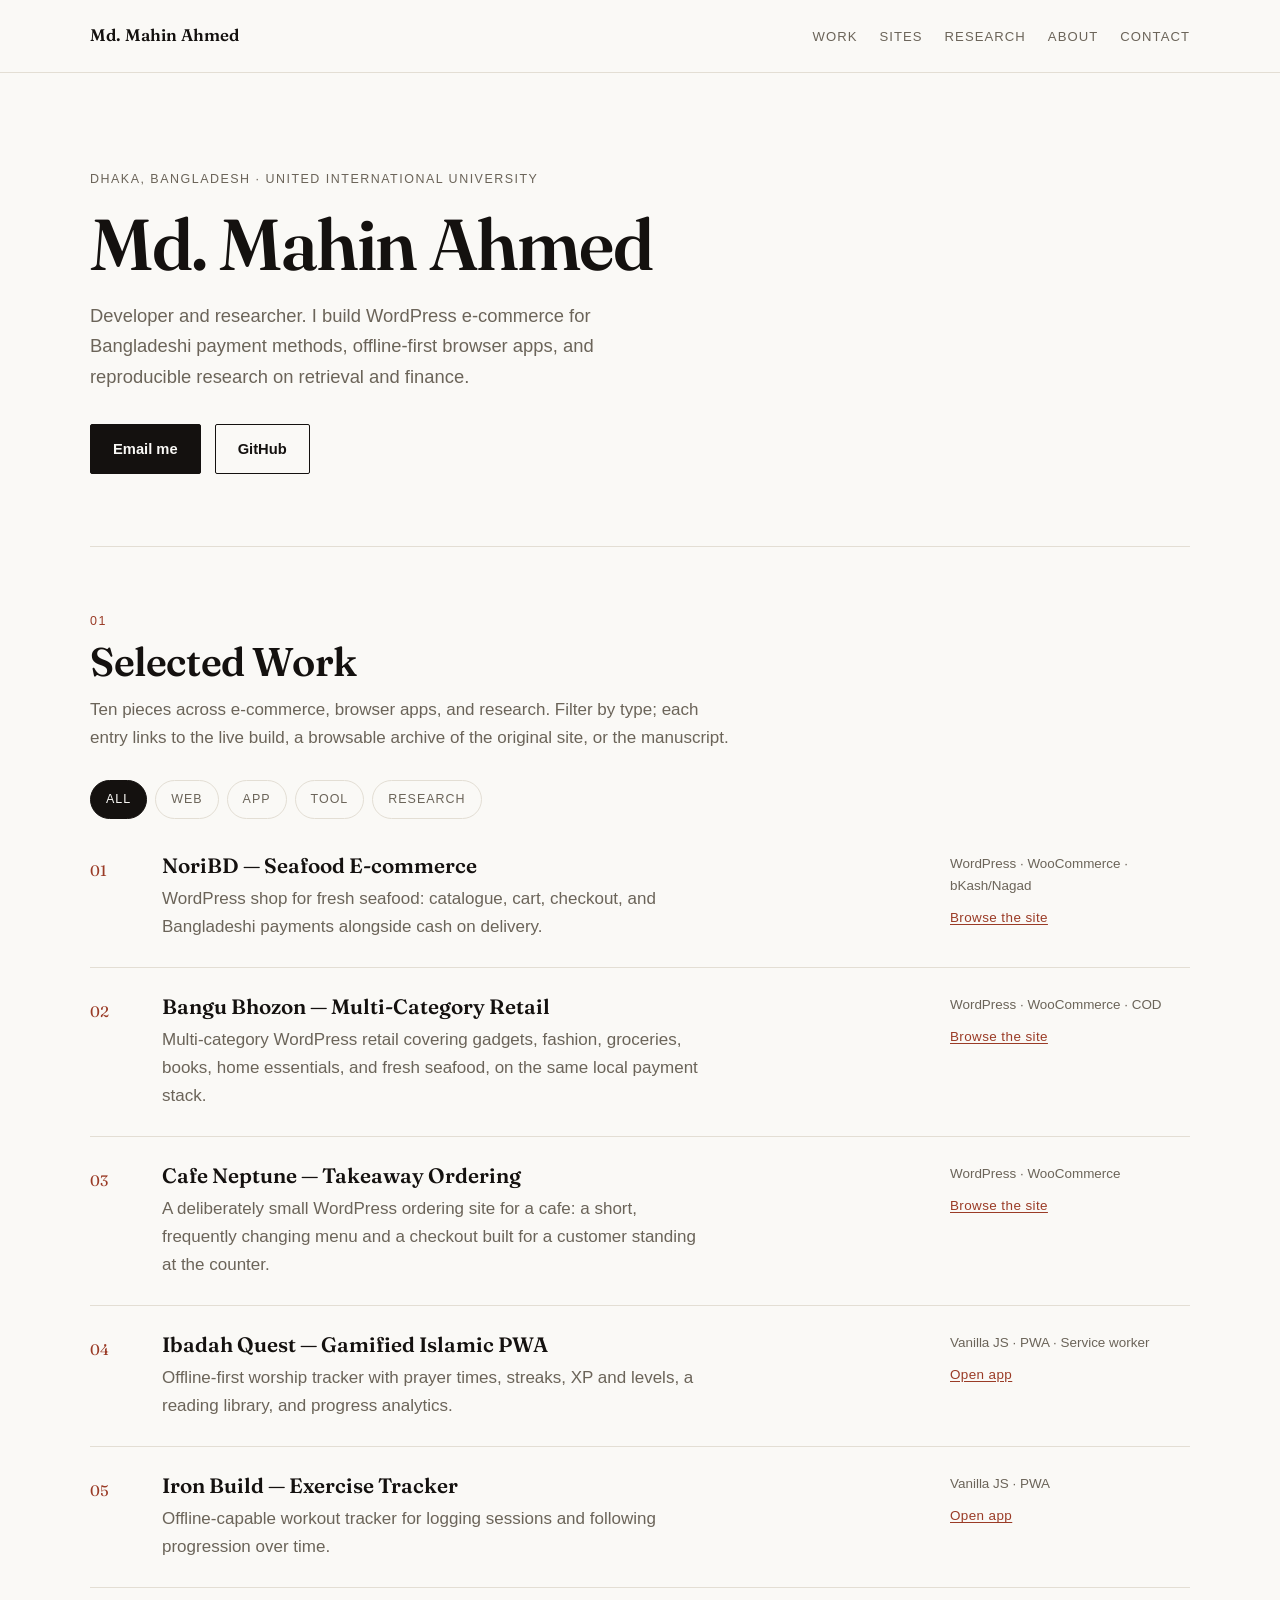
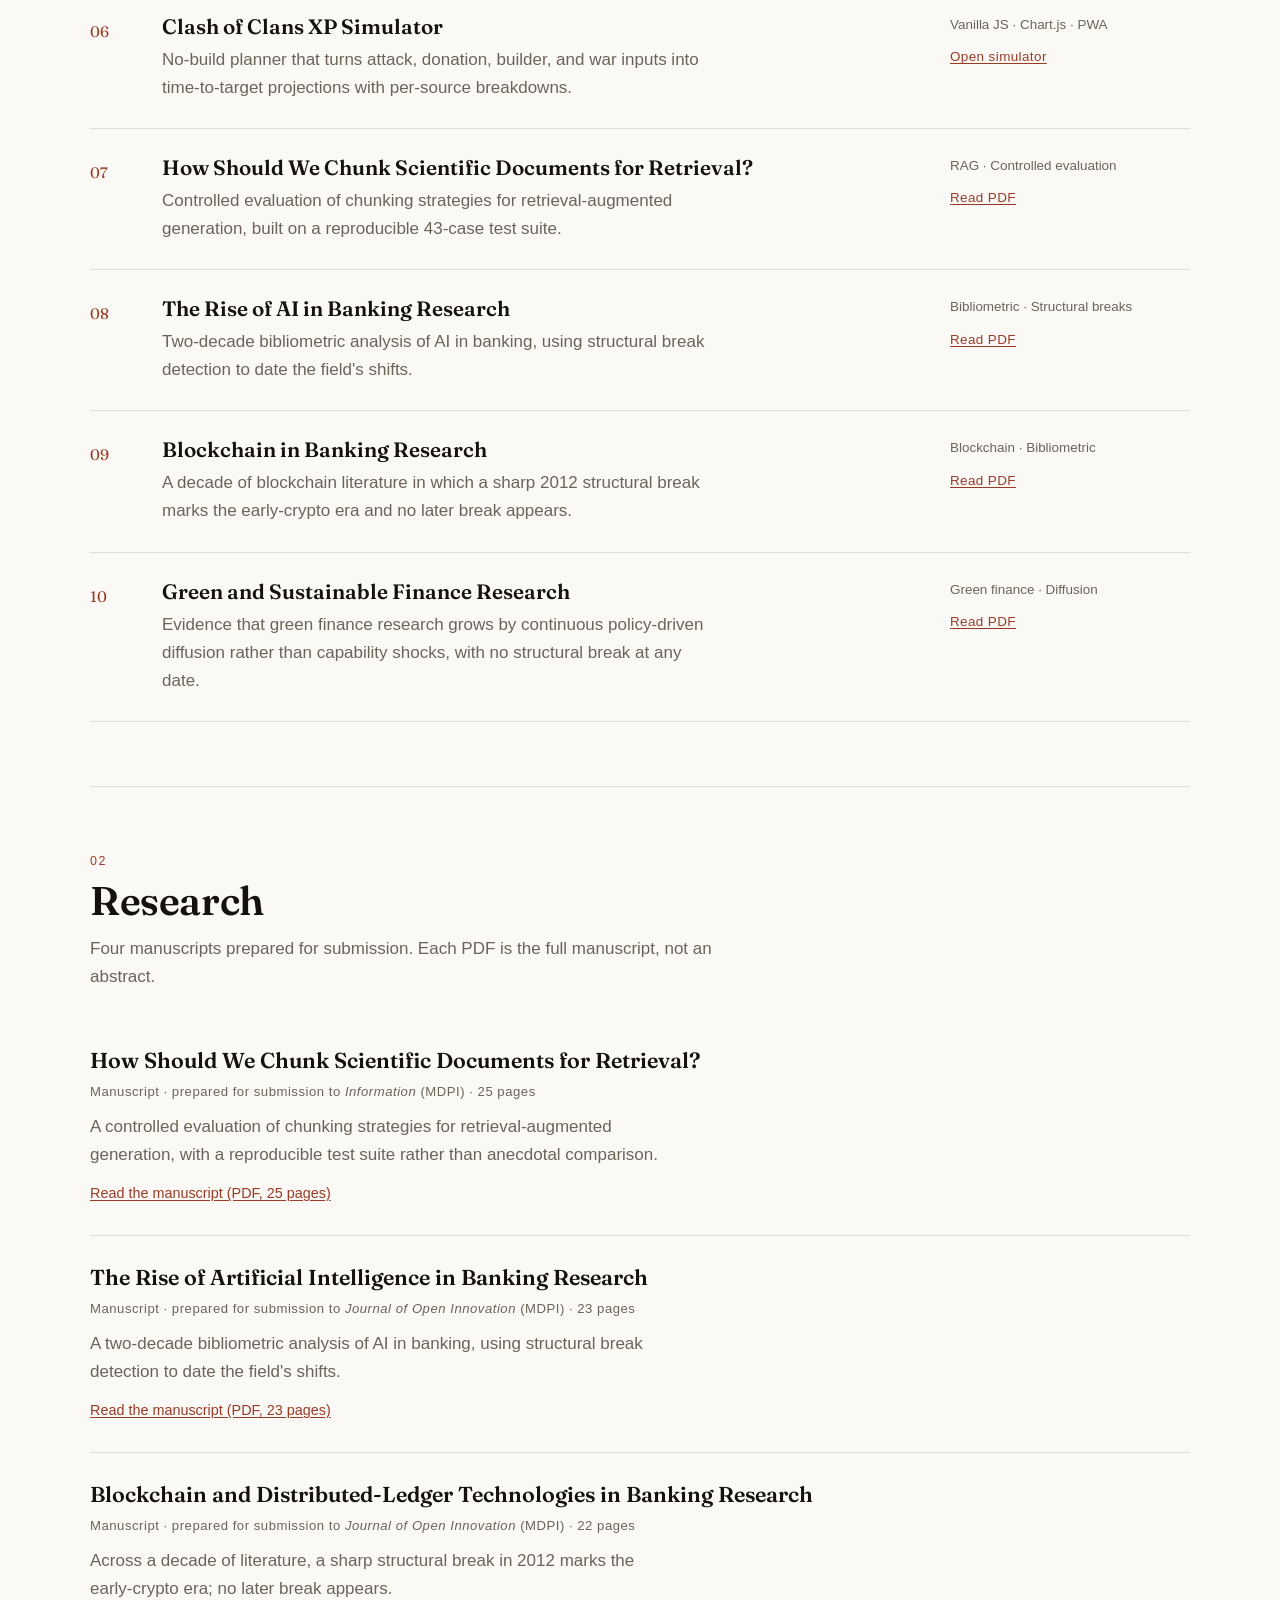
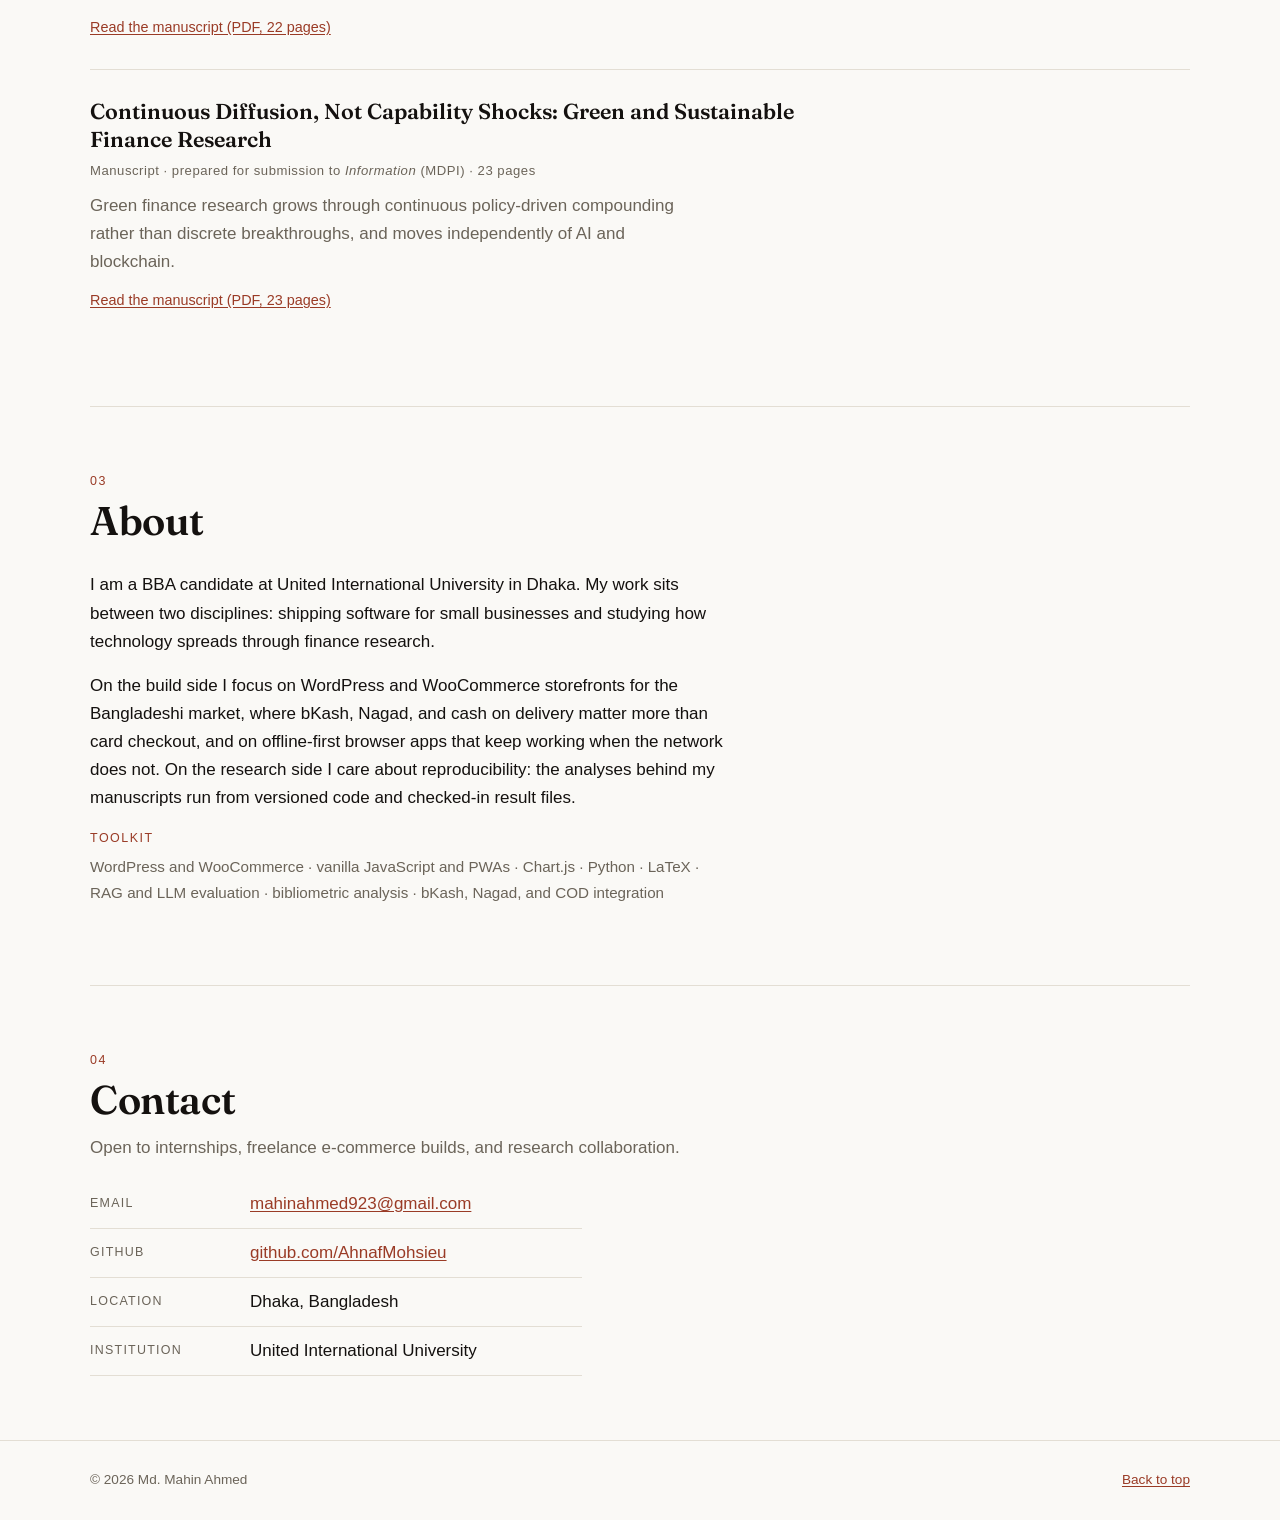
==== commit 6188b4f4: "feat: surface the site archive hub in the header nav" ====
--- a/index.html
+++ b/index.html
@@ -25,6 +25,7 @@
     <nav class="site-nav" aria-label="Primary">
       <ul>
         <li><a href="#work">Work</a></li>
+        <li><a href="https://ahnafmohsieu.github.io/Websites/">Sites</a></li>
         <li><a href="#research">Research</a></li>
         <li><a href="#about">About</a></li>
         <li><a href="#contact">Contact</a></li>
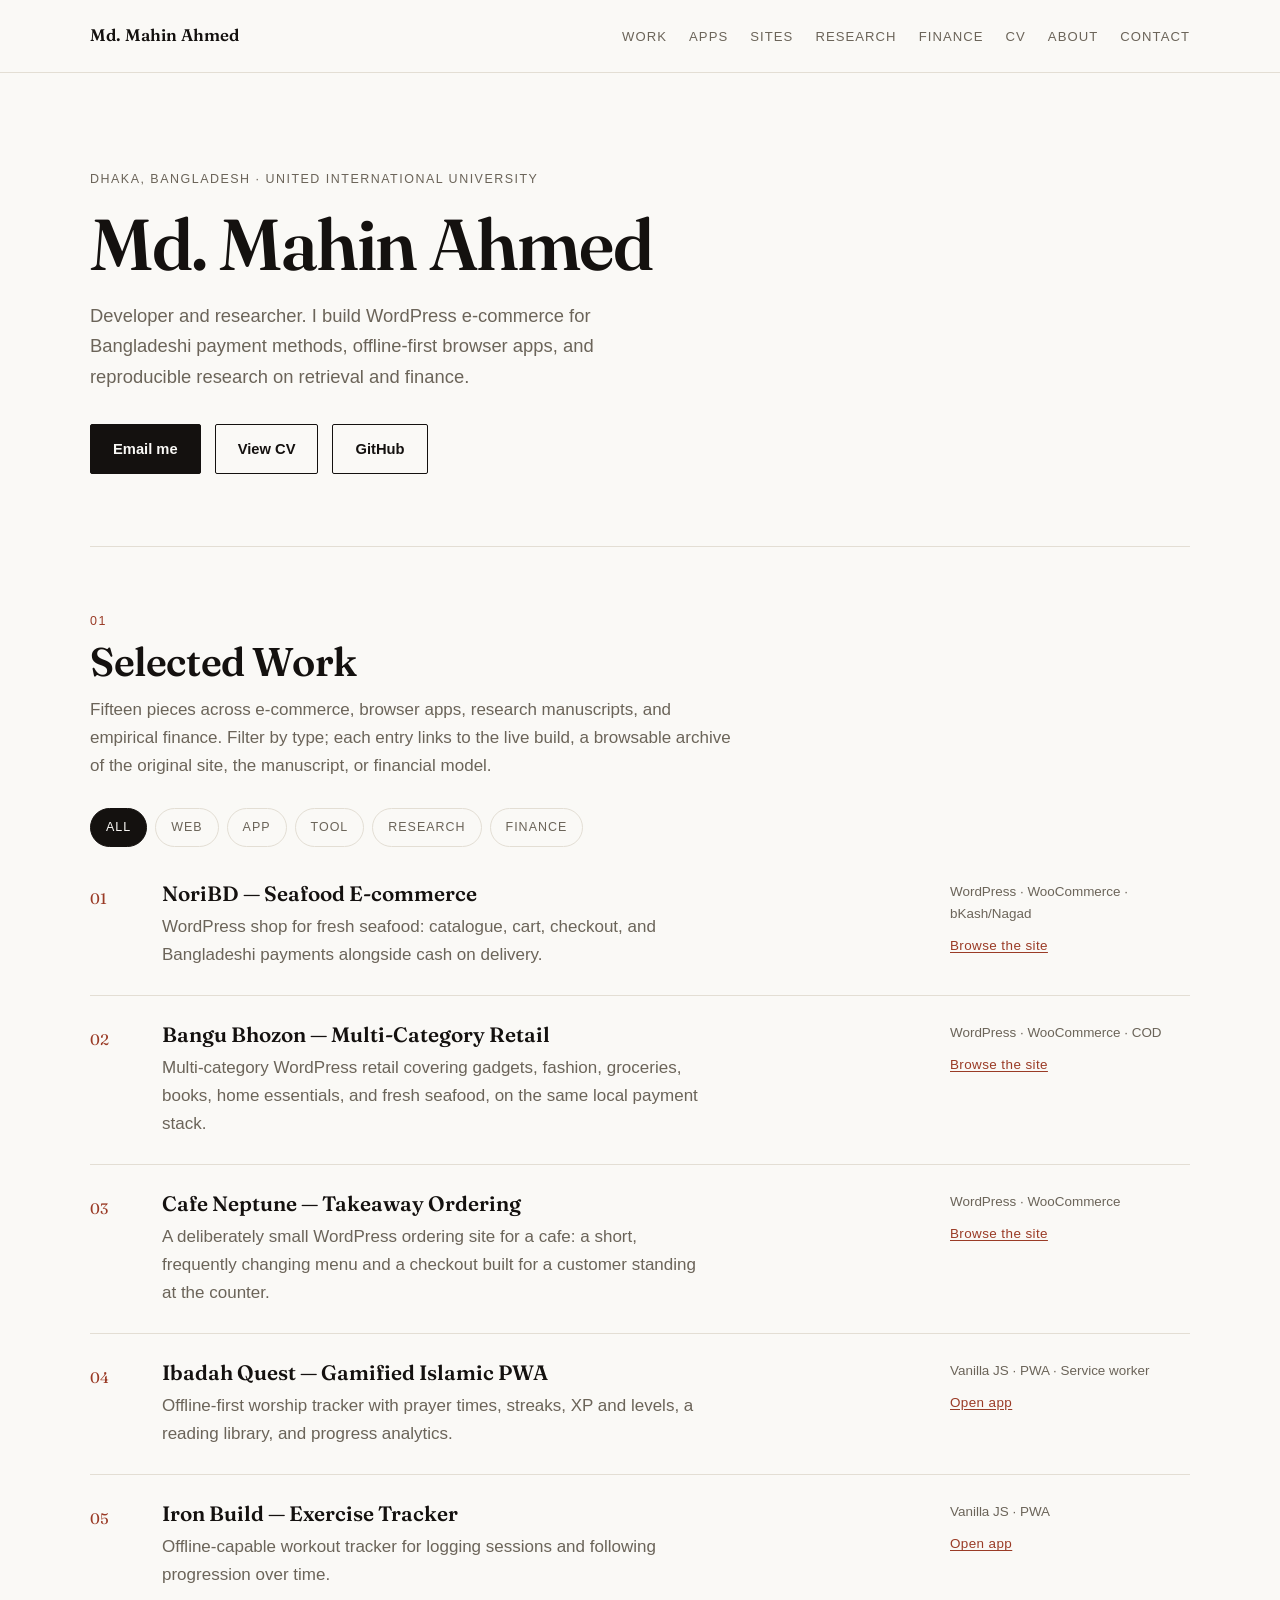
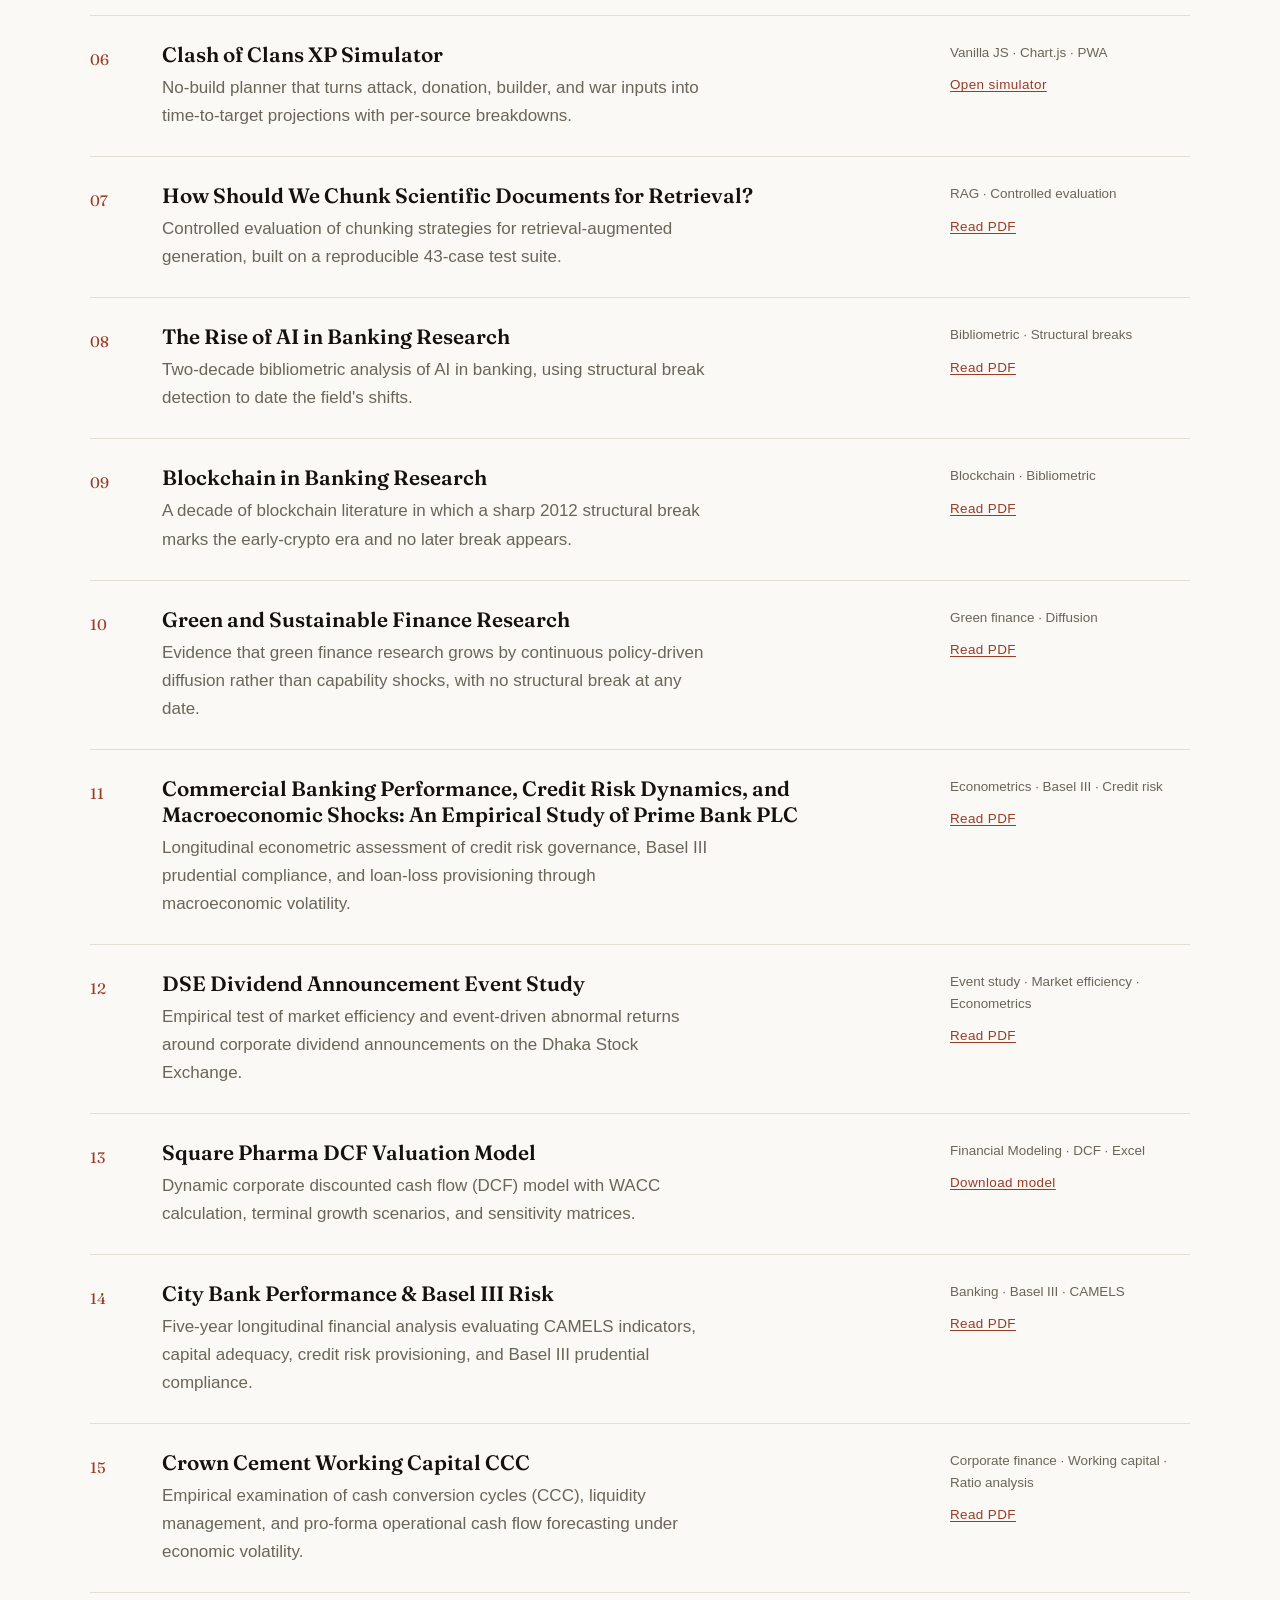
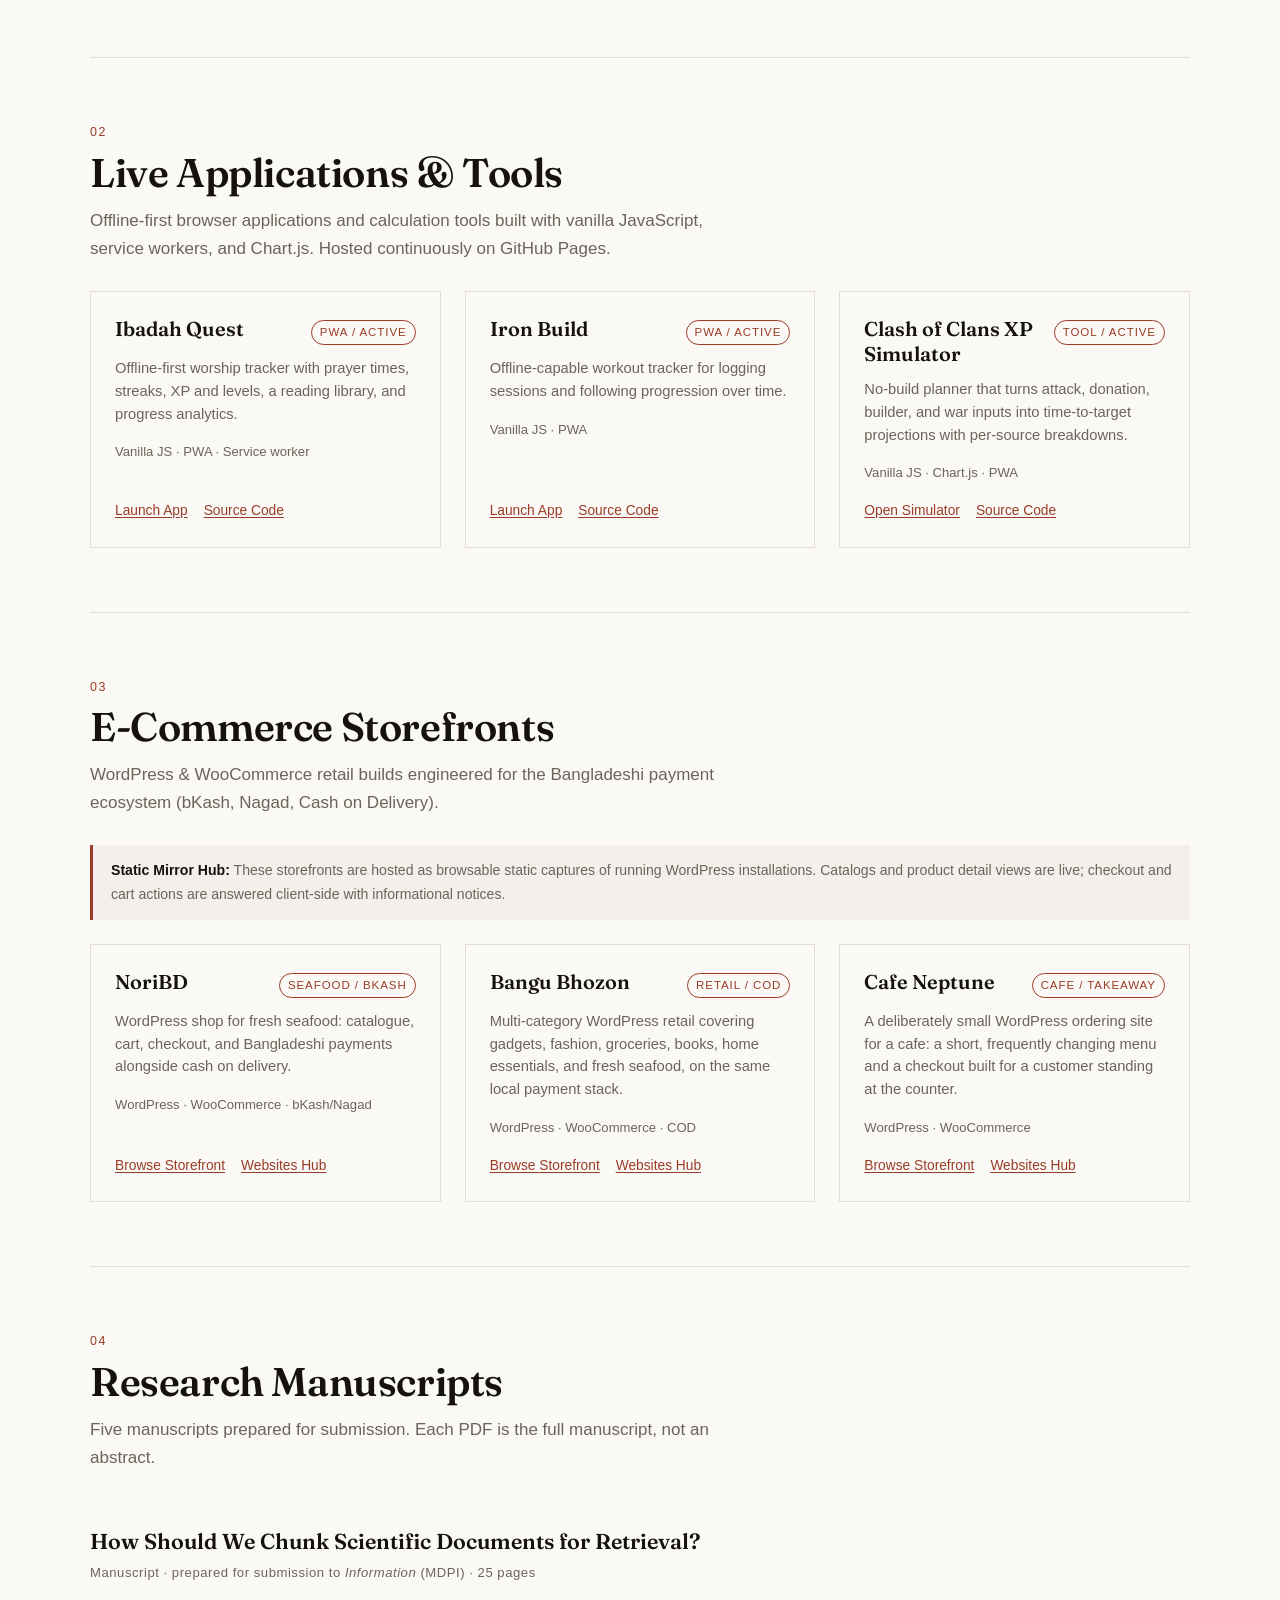
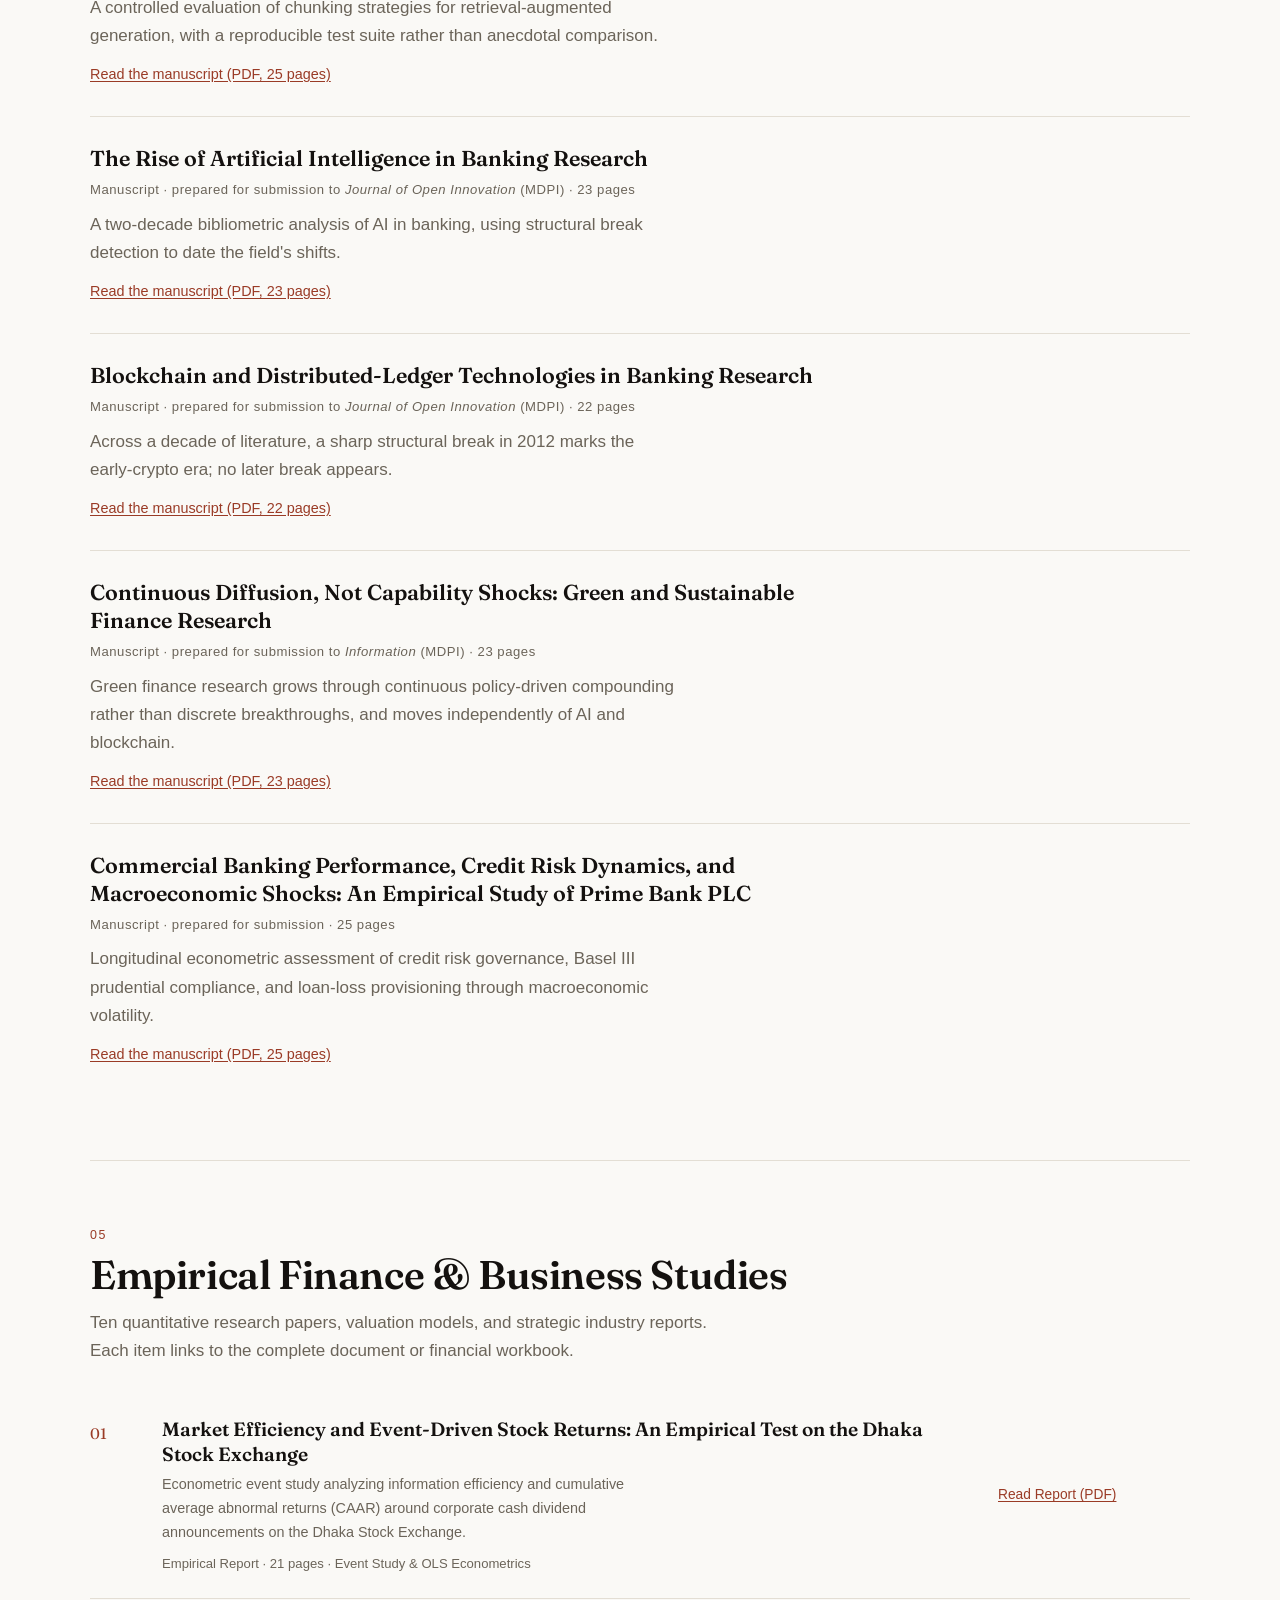
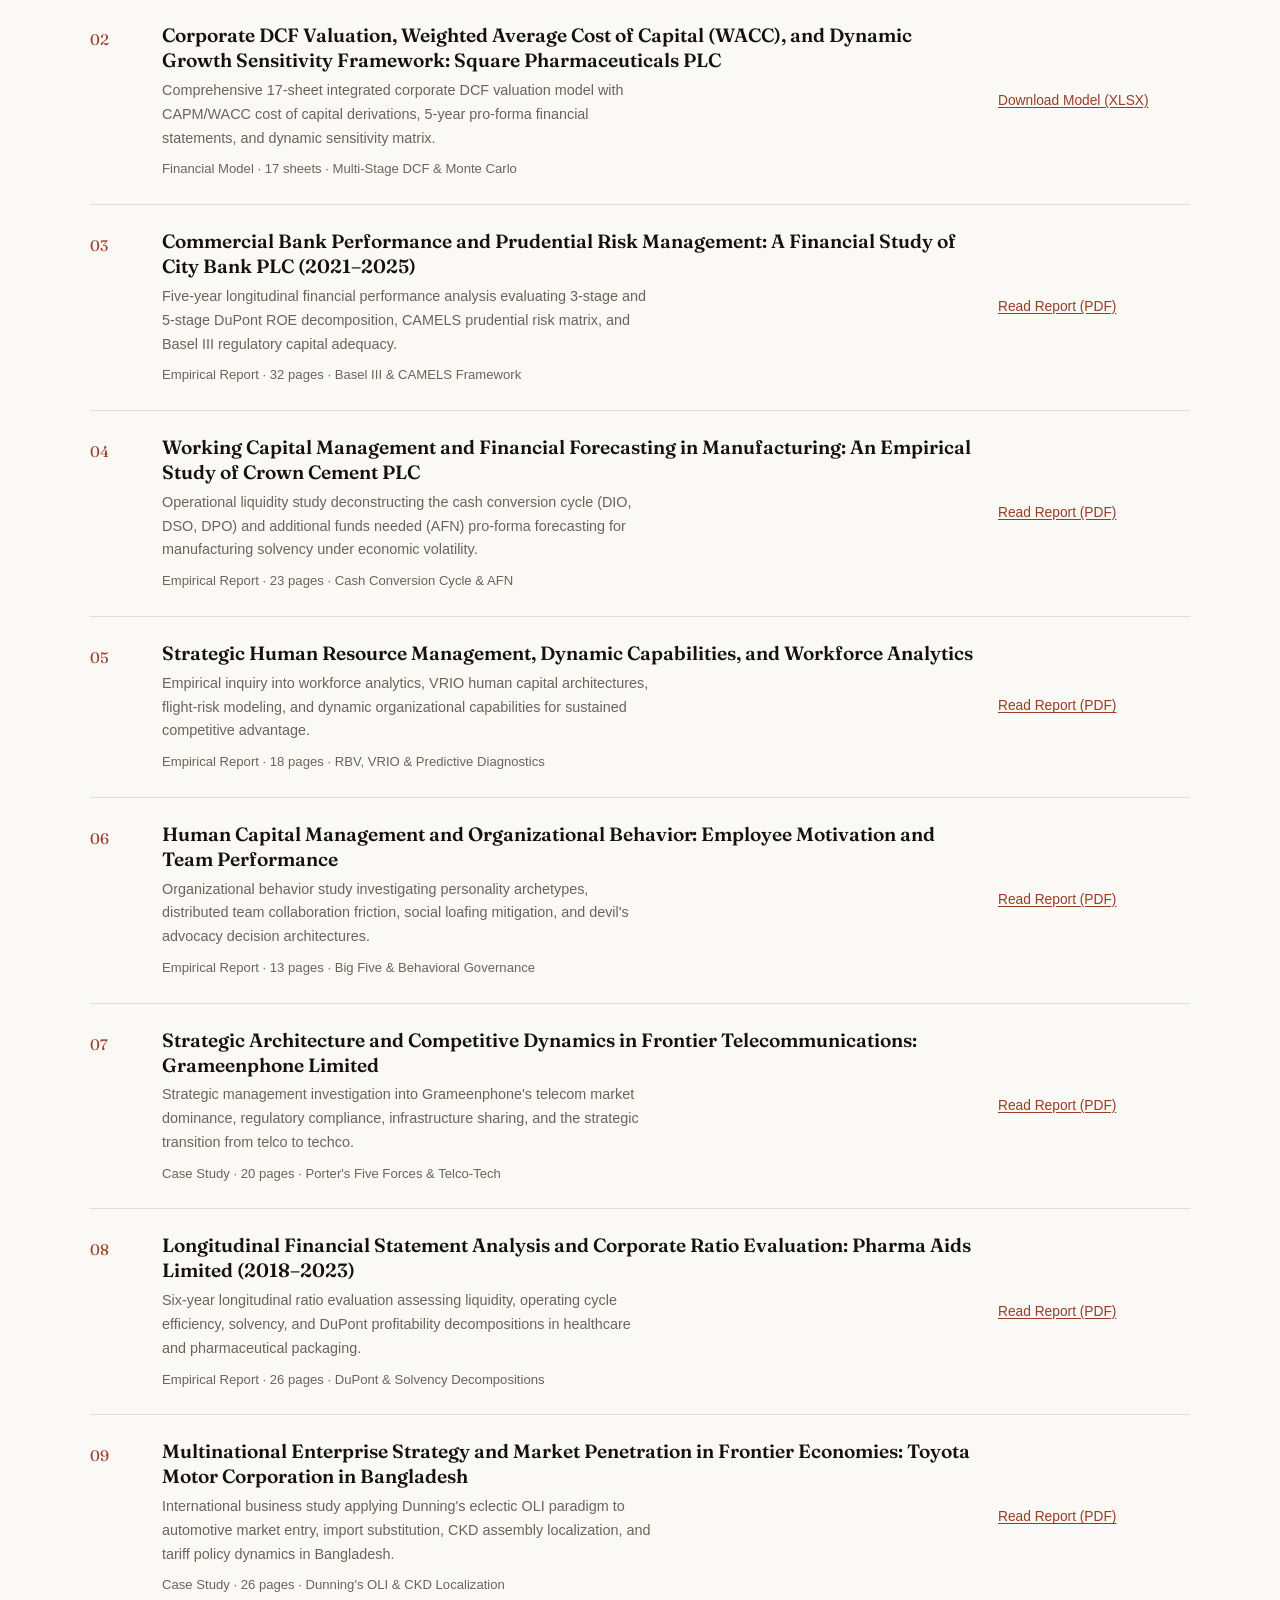
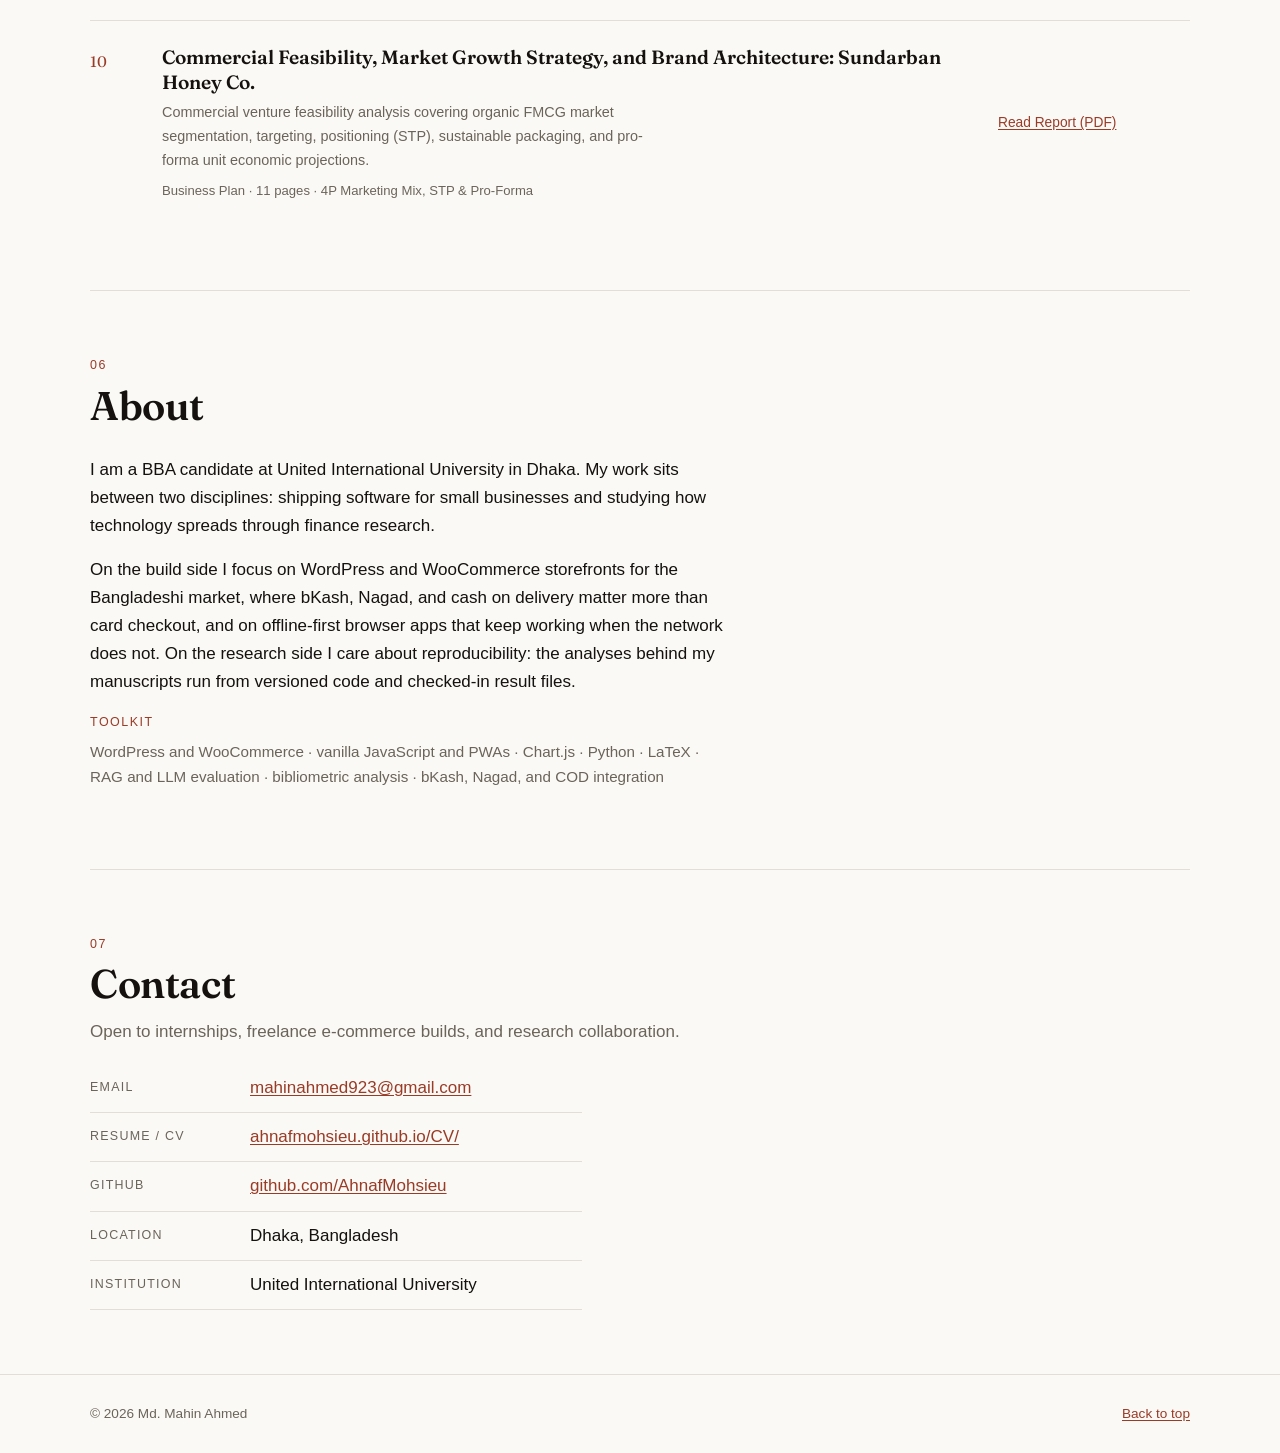
==== commit 799979cf: "feat: expand index.html with apps, websites, 5 papers, and 10 finance reports" ====
--- a/index.html
+++ b/index.html
@@ -4,11 +4,13 @@
 <meta charset="utf-8">
 <meta name="viewport" content="width=device-width, initial-scale=1">
 <title>Md. Mahin Ahmed — Developer &amp; Researcher</title>
-<meta name="description" content="Portfolio of Md. Mahin Ahmed: WordPress e-commerce for Bangladeshi payments, offline-first browser apps, and research on retrieval-augmented generation, AI in banking, blockchain, and green finance.">
+<meta name="description" content="Portfolio of Md. Mahin Ahmed: WordPress e-commerce for Bangladeshi payments, offline-first browser apps, research manuscripts on RAG, AI and blockchain in banking, green finance, and empirical finance studies.">
 <meta property="og:title" content="Md. Mahin Ahmed — Developer &amp; Researcher">
-<meta property="og:description" content="WordPress e-commerce, offline-first web apps, and research manuscripts.">
+<meta property="og:description" content="WordPress e-commerce, offline-first web apps, research manuscripts, and empirical finance models.">
 <meta property="og:type" content="profile">
-<meta property="og:image" content="assets/og.png">
+<meta property="og:url" content="https://ahnafmohsieu.github.io/Portfolio/">
+<meta property="og:image" content="https://ahnafmohsieu.github.io/Portfolio/assets/og.png">
+<meta name="twitter:card" content="summary_large_image">
 <meta name="theme-color" content="#FAF9F6">
 <link rel="icon" href="assets/favicon.svg" type="image/svg+xml">
 <link rel="preconnect" href="https://fonts.googleapis.com">
@@ -25,8 +27,11 @@
     <nav class="site-nav" aria-label="Primary">
       <ul>
         <li><a href="#work">Work</a></li>
-        <li><a href="https://ahnafmohsieu.github.io/Websites/">Sites</a></li>
+        <li><a href="#apps">Apps</a></li>
+        <li><a href="#websites">Sites</a></li>
         <li><a href="#research">Research</a></li>
+        <li><a href="#finance">Finance</a></li>
+        <li><a href="https://ahnafmohsieu.github.io/CV/">CV</a></li>
         <li><a href="#about">About</a></li>
         <li><a href="#contact">Contact</a></li>
       </ul>
@@ -41,6 +46,7 @@
     <p class="lede">Developer and researcher. I build WordPress e-commerce for Bangladeshi payment methods, offline-first browser apps, and reproducible research on retrieval and finance.</p>
     <div class="actions">
       <a class="btn btn--solid" href="mailto:mahinahmed923@gmail.com?subject=Hello%20from%20your%20portfolio">Email me</a>
+      <a class="btn" href="https://ahnafmohsieu.github.io/CV/">View CV</a>
       <a class="btn" href="https://github.com/AhnafMohsieu">GitHub</a>
     </div>
   </section>
@@ -49,7 +55,7 @@
     <div class="section-head">
       <span class="section-num">01</span>
       <h2 id="work-title">Selected Work</h2>
-      <p class="lede">Ten pieces across e-commerce, browser apps, and research. Filter by type; each entry links to the live build, a browsable archive of the original site, or the manuscript.</p>
+      <p class="lede">Fifteen pieces across e-commerce, browser apps, research manuscripts, and empirical finance. Filter by type; each entry links to the live build, a browsable archive of the original site, the manuscript, or financial model.</p>
     </div>
 
     <div class="filters" role="group" aria-label="Filter work by type">
@@ -58,6 +64,7 @@
       <button class="chip" type="button" data-cat="app" aria-pressed="false">App</button>
       <button class="chip" type="button" data-cat="tool" aria-pressed="false">Tool</button>
       <button class="chip" type="button" data-cat="research" aria-pressed="false">Research</button>
+      <button class="chip" type="button" data-cat="finance" aria-pressed="false">Finance</button>
     </div>
 
     <ol class="work">
@@ -171,14 +178,180 @@
           <a class="work__link" href="assets/papers/paper-4-green-finance.pdf">Read PDF</a>
         </div>
       </li>
+      <li class="work__row" data-cat="research">
+        <span class="work__num">11</span>
+        <div class="work__body">
+          <h3 class="work__title">Commercial Banking Performance, Credit Risk Dynamics, and Macroeconomic Shocks: An Empirical Study of Prime Bank PLC</h3>
+          <p class="work__desc">Longitudinal econometric assessment of credit risk governance, Basel III prudential compliance, and loan-loss provisioning through macroeconomic volatility.</p>
+        </div>
+        <div class="work__meta">
+          <span class="work__stack">Econometrics · Basel III · Credit risk</span>
+          <a class="work__link" href="assets/papers/paper-5-prime-bank.pdf">Read PDF</a>
+        </div>
+      </li>
+      <li class="work__row" data-cat="finance">
+        <span class="work__num">12</span>
+        <div class="work__body">
+          <h3 class="work__title">DSE Dividend Announcement Event Study</h3>
+          <p class="work__desc">Empirical test of market efficiency and event-driven abnormal returns around corporate dividend announcements on the Dhaka Stock Exchange.</p>
+        </div>
+        <div class="work__meta">
+          <span class="work__stack">Event study · Market efficiency · Econometrics</span>
+          <a class="work__link" href="assets/reports/report-1-dse-event-study.pdf">Read PDF</a>
+        </div>
+      </li>
+      <li class="work__row" data-cat="finance">
+        <span class="work__num">13</span>
+        <div class="work__body">
+          <h3 class="work__title">Square Pharma DCF Valuation Model</h3>
+          <p class="work__desc">Dynamic corporate discounted cash flow (DCF) model with WACC calculation, terminal growth scenarios, and sensitivity matrices.</p>
+        </div>
+        <div class="work__meta">
+          <span class="work__stack">Financial Modeling · DCF · Excel</span>
+          <a class="work__link" href="assets/reports/report-2-square-pharma-dcf.xlsx">Download model</a>
+        </div>
+      </li>
+      <li class="work__row" data-cat="finance">
+        <span class="work__num">14</span>
+        <div class="work__body">
+          <h3 class="work__title">City Bank Performance &amp; Basel III Risk</h3>
+          <p class="work__desc">Five-year longitudinal financial analysis evaluating CAMELS indicators, capital adequacy, credit risk provisioning, and Basel III prudential compliance.</p>
+        </div>
+        <div class="work__meta">
+          <span class="work__stack">Banking · Basel III · CAMELS</span>
+          <a class="work__link" href="assets/reports/report-3-city-bank-prudential-risk.pdf">Read PDF</a>
+        </div>
+      </li>
+      <li class="work__row" data-cat="finance">
+        <span class="work__num">15</span>
+        <div class="work__body">
+          <h3 class="work__title">Crown Cement Working Capital CCC</h3>
+          <p class="work__desc">Empirical examination of cash conversion cycles (CCC), liquidity management, and pro-forma operational cash flow forecasting under economic volatility.</p>
+        </div>
+        <div class="work__meta">
+          <span class="work__stack">Corporate finance · Working capital · Ratio analysis</span>
+          <a class="work__link" href="assets/reports/report-4-crown-cement-working-capital.pdf">Read PDF</a>
+        </div>
+      </li>
     </ol>
   </section>
 
+  <section class="section shell" id="apps" aria-labelledby="apps-title">
+    <div class="section-head">
+      <span class="section-num">02</span>
+      <h2 id="apps-title">Live Applications &amp; Tools</h2>
+      <p class="lede">Offline-first browser applications and calculation tools built with vanilla JavaScript, service workers, and Chart.js. Hosted continuously on GitHub Pages.</p>
+    </div>
+    <div class="grid--cards">
+      <article class="card">
+        <div>
+          <div class="card__header">
+            <h3 class="card__title">Ibadah Quest</h3>
+            <span class="badge">PWA / Active</span>
+          </div>
+          <p class="card__desc">Offline-first worship tracker with prayer times, streaks, XP and levels, a reading library, and progress analytics.</p>
+          <div class="card__meta">Vanilla JS · PWA · Service worker</div>
+        </div>
+        <div class="card__links">
+          <a href="https://ahnafmohsieu.github.io/Ibadah-Quest/">Launch App</a>
+          <a href="https://github.com/AhnafMohsieu/Ibadah-Quest">Source Code</a>
+        </div>
+      </article>
+
+      <article class="card">
+        <div>
+          <div class="card__header">
+            <h3 class="card__title">Iron Build</h3>
+            <span class="badge">PWA / Active</span>
+          </div>
+          <p class="card__desc">Offline-capable workout tracker for logging sessions and following progression over time.</p>
+          <div class="card__meta">Vanilla JS · PWA</div>
+        </div>
+        <div class="card__links">
+          <a href="https://ahnafmohsieu.github.io/Iron-Build/">Launch App</a>
+          <a href="https://github.com/AhnafMohsieu/Iron-Build">Source Code</a>
+        </div>
+      </article>
+
+      <article class="card">
+        <div>
+          <div class="card__header">
+            <h3 class="card__title">Clash of Clans XP Simulator</h3>
+            <span class="badge">Tool / Active</span>
+          </div>
+          <p class="card__desc">No-build planner that turns attack, donation, builder, and war inputs into time-to-target projections with per-source breakdowns.</p>
+          <div class="card__meta">Vanilla JS · Chart.js · PWA</div>
+        </div>
+        <div class="card__links">
+          <a href="https://ahnafmohsieu.github.io/Clash-of-Clans-Exp-Simulator/">Open Simulator</a>
+          <a href="https://github.com/AhnafMohsieu/Clash-of-Clans-Exp-Simulator">Source Code</a>
+        </div>
+      </article>
+    </div>
+  </section>
+
+  <section class="section shell" id="websites" aria-labelledby="websites-title">
+    <div class="section-head">
+      <span class="section-num">03</span>
+      <h2 id="websites-title">E-Commerce Storefronts</h2>
+      <p class="lede">WordPress &amp; WooCommerce retail builds engineered for the Bangladeshi payment ecosystem (bKash, Nagad, Cash on Delivery).</p>
+    </div>
+    <div class="notice-box">
+      <strong>Static Mirror Hub:</strong> These storefronts are hosted as browsable static captures of running WordPress installations. Catalogs and product detail views are live; checkout and cart actions are answered client-side with informational notices.
+    </div>
+    <div class="grid--cards">
+      <article class="card">
+        <div>
+          <div class="card__header">
+            <h3 class="card__title">NoriBD</h3>
+            <span class="badge">Seafood / bKash</span>
+          </div>
+          <p class="card__desc">WordPress shop for fresh seafood: catalogue, cart, checkout, and Bangladeshi payments alongside cash on delivery.</p>
+          <div class="card__meta">WordPress · WooCommerce · bKash/Nagad</div>
+        </div>
+        <div class="card__links">
+          <a href="https://ahnafmohsieu.github.io/Websites/nori/">Browse Storefront</a>
+          <a href="https://ahnafmohsieu.github.io/Websites/">Websites Hub</a>
+        </div>
+      </article>
+
+      <article class="card">
+        <div>
+          <div class="card__header">
+            <h3 class="card__title">Bangu Bhozon</h3>
+            <span class="badge">Retail / COD</span>
+          </div>
+          <p class="card__desc">Multi-category WordPress retail covering gadgets, fashion, groceries, books, home essentials, and fresh seafood, on the same local payment stack.</p>
+          <div class="card__meta">WordPress · WooCommerce · COD</div>
+        </div>
+        <div class="card__links">
+          <a href="https://ahnafmohsieu.github.io/Websites/bangubhozon/">Browse Storefront</a>
+          <a href="https://ahnafmohsieu.github.io/Websites/">Websites Hub</a>
+        </div>
+      </article>
+
+      <article class="card">
+        <div>
+          <div class="card__header">
+            <h3 class="card__title">Cafe Neptune</h3>
+            <span class="badge">Cafe / Takeaway</span>
+          </div>
+          <p class="card__desc">A deliberately small WordPress ordering site for a cafe: a short, frequently changing menu and a checkout built for a customer standing at the counter.</p>
+          <div class="card__meta">WordPress · WooCommerce</div>
+        </div>
+        <div class="card__links">
+          <a href="https://ahnafmohsieu.github.io/Websites/cafe-neptune/">Browse Storefront</a>
+          <a href="https://ahnafmohsieu.github.io/Websites/">Websites Hub</a>
+        </div>
+      </article>
+    </div>
+  </section>
+
   <section class="section shell" id="research" aria-labelledby="research-title">
     <div class="section-head">
-      <span class="section-num">02</span>
-      <h2 id="research-title">Research</h2>
-      <p class="lede">Four manuscripts prepared for submission. Each PDF is the full manuscript, not an abstract.</p>
+      <span class="section-num">04</span>
+      <h2 id="research-title">Research Manuscripts</h2>
+      <p class="lede">Five manuscripts prepared for submission. Each PDF is the full manuscript, not an abstract.</p>
     </div>
 
     <article class="paper">
@@ -208,11 +381,148 @@
       <p class="paper__desc">Green finance research grows through continuous policy-driven compounding rather than discrete breakthroughs, and moves independently of AI and blockchain.</p>
       <a class="paper__link" href="assets/papers/paper-4-green-finance.pdf">Read the manuscript (PDF, 23 pages)</a>
     </article>
+
+    <article class="paper">
+      <h3 class="paper__title">Commercial Banking Performance, Credit Risk Dynamics, and Macroeconomic Shocks: An Empirical Study of Prime Bank PLC</h3>
+      <p class="paper__meta">Manuscript · prepared for submission · 25 pages</p>
+      <p class="paper__desc">Longitudinal econometric assessment of credit risk governance, Basel III prudential compliance, and loan-loss provisioning through macroeconomic volatility.</p>
+      <a class="paper__link" href="assets/papers/paper-5-prime-bank.pdf">Read the manuscript (PDF, 25 pages)</a>
+    </article>
+  </section>
+
+  <section class="section shell" id="finance" aria-labelledby="finance-title">
+    <div class="section-head">
+      <span class="section-num">05</span>
+      <h2 id="finance-title">Empirical Finance &amp; Business Studies</h2>
+      <p class="lede">Ten quantitative research papers, valuation models, and strategic industry reports. Each item links to the complete document or financial workbook.</p>
+    </div>
+
+    <div class="reports">
+      <article class="report-row">
+        <span class="report-row__num">01</span>
+        <div>
+          <h3 class="report-row__title">Market Efficiency and Event-Driven Stock Returns: An Empirical Test on the Dhaka Stock Exchange</h3>
+          <p class="report-row__desc">Econometric event study analyzing information efficiency and cumulative average abnormal returns (CAAR) around corporate cash dividend announcements on the Dhaka Stock Exchange.</p>
+          <p class="report-row__meta">Empirical Report · 21 pages · Event Study &amp; OLS Econometrics</p>
+        </div>
+        <div class="report-row__action">
+          <a href="assets/reports/report-1-dse-event-study.pdf">Read Report (PDF)</a>
+        </div>
+      </article>
+
+      <article class="report-row">
+        <span class="report-row__num">02</span>
+        <div>
+          <h3 class="report-row__title">Corporate DCF Valuation, Weighted Average Cost of Capital (WACC), and Dynamic Growth Sensitivity Framework: Square Pharmaceuticals PLC</h3>
+          <p class="report-row__desc">Comprehensive 17-sheet integrated corporate DCF valuation model with CAPM/WACC cost of capital derivations, 5-year pro-forma financial statements, and dynamic sensitivity matrix.</p>
+          <p class="report-row__meta">Financial Model · 17 sheets · Multi-Stage DCF &amp; Monte Carlo</p>
+        </div>
+        <div class="report-row__action">
+          <a href="assets/reports/report-2-square-pharma-dcf.xlsx">Download Model (XLSX)</a>
+        </div>
+      </article>
+
+      <article class="report-row">
+        <span class="report-row__num">03</span>
+        <div>
+          <h3 class="report-row__title">Commercial Bank Performance and Prudential Risk Management: A Financial Study of City Bank PLC (2021–2025)</h3>
+          <p class="report-row__desc">Five-year longitudinal financial performance analysis evaluating 3-stage and 5-stage DuPont ROE decomposition, CAMELS prudential risk matrix, and Basel III regulatory capital adequacy.</p>
+          <p class="report-row__meta">Empirical Report · 32 pages · Basel III &amp; CAMELS Framework</p>
+        </div>
+        <div class="report-row__action">
+          <a href="assets/reports/report-3-city-bank-prudential-risk.pdf">Read Report (PDF)</a>
+        </div>
+      </article>
+
+      <article class="report-row">
+        <span class="report-row__num">04</span>
+        <div>
+          <h3 class="report-row__title">Working Capital Management and Financial Forecasting in Manufacturing: An Empirical Study of Crown Cement PLC</h3>
+          <p class="report-row__desc">Operational liquidity study deconstructing the cash conversion cycle (DIO, DSO, DPO) and additional funds needed (AFN) pro-forma forecasting for manufacturing solvency under economic volatility.</p>
+          <p class="report-row__meta">Empirical Report · 23 pages · Cash Conversion Cycle &amp; AFN</p>
+        </div>
+        <div class="report-row__action">
+          <a href="assets/reports/report-4-crown-cement-working-capital.pdf">Read Report (PDF)</a>
+        </div>
+      </article>
+
+      <article class="report-row">
+        <span class="report-row__num">05</span>
+        <div>
+          <h3 class="report-row__title">Strategic Human Resource Management, Dynamic Capabilities, and Workforce Analytics</h3>
+          <p class="report-row__desc">Empirical inquiry into workforce analytics, VRIO human capital architectures, flight-risk modeling, and dynamic organizational capabilities for sustained competitive advantage.</p>
+          <p class="report-row__meta">Empirical Report · 18 pages · RBV, VRIO &amp; Predictive Diagnostics</p>
+        </div>
+        <div class="report-row__action">
+          <a href="assets/reports/report-5-strategic-hrm-analytics.pdf">Read Report (PDF)</a>
+        </div>
+      </article>
+
+      <article class="report-row">
+        <span class="report-row__num">06</span>
+        <div>
+          <h3 class="report-row__title">Human Capital Management and Organizational Behavior: Employee Motivation and Team Performance</h3>
+          <p class="report-row__desc">Organizational behavior study investigating personality archetypes, distributed team collaboration friction, social loafing mitigation, and devil's advocacy decision architectures.</p>
+          <p class="report-row__meta">Empirical Report · 13 pages · Big Five &amp; Behavioral Governance</p>
+        </div>
+        <div class="report-row__action">
+          <a href="assets/reports/report-6-behavioral-governance.pdf">Read Report (PDF)</a>
+        </div>
+      </article>
+
+      <article class="report-row">
+        <span class="report-row__num">07</span>
+        <div>
+          <h3 class="report-row__title">Strategic Architecture and Competitive Dynamics in Frontier Telecommunications: Grameenphone Limited</h3>
+          <p class="report-row__desc">Strategic management investigation into Grameenphone's telecom market dominance, regulatory compliance, infrastructure sharing, and the strategic transition from telco to techco.</p>
+          <p class="report-row__meta">Case Study · 20 pages · Porter's Five Forces &amp; Telco-Tech</p>
+        </div>
+        <div class="report-row__action">
+          <a href="assets/reports/report-7-grameenphone-strategy.pdf">Read Report (PDF)</a>
+        </div>
+      </article>
+
+      <article class="report-row">
+        <span class="report-row__num">08</span>
+        <div>
+          <h3 class="report-row__title">Longitudinal Financial Statement Analysis and Corporate Ratio Evaluation: Pharma Aids Limited (2018–2023)</h3>
+          <p class="report-row__desc">Six-year longitudinal ratio evaluation assessing liquidity, operating cycle efficiency, solvency, and DuPont profitability decompositions in healthcare and pharmaceutical packaging.</p>
+          <p class="report-row__meta">Empirical Report · 26 pages · DuPont &amp; Solvency Decompositions</p>
+        </div>
+        <div class="report-row__action">
+          <a href="assets/reports/report-8-pharma-aids-fsa.pdf">Read Report (PDF)</a>
+        </div>
+      </article>
+
+      <article class="report-row">
+        <span class="report-row__num">09</span>
+        <div>
+          <h3 class="report-row__title">Multinational Enterprise Strategy and Market Penetration in Frontier Economies: Toyota Motor Corporation in Bangladesh</h3>
+          <p class="report-row__desc">International business study applying Dunning's eclectic OLI paradigm to automotive market entry, import substitution, CKD assembly localization, and tariff policy dynamics in Bangladesh.</p>
+          <p class="report-row__meta">Case Study · 26 pages · Dunning's OLI &amp; CKD Localization</p>
+        </div>
+        <div class="report-row__action">
+          <a href="assets/reports/report-9-toyota-international-business.pdf">Read Report (PDF)</a>
+        </div>
+      </article>
+
+      <article class="report-row">
+        <span class="report-row__num">10</span>
+        <div>
+          <h3 class="report-row__title">Commercial Feasibility, Market Growth Strategy, and Brand Architecture: Sundarban Honey Co.</h3>
+          <p class="report-row__desc">Commercial venture feasibility analysis covering organic FMCG market segmentation, targeting, positioning (STP), sustainable packaging, and pro-forma unit economic projections.</p>
+          <p class="report-row__meta">Business Plan · 11 pages · 4P Marketing Mix, STP &amp; Pro-Forma</p>
+        </div>
+        <div class="report-row__action">
+          <a href="assets/reports/report-10-sundarban-honey-marketing.pdf">Read Report (PDF)</a>
+        </div>
+      </article>
+    </div>
   </section>
 
   <section class="section shell" id="about" aria-labelledby="about-title">
     <div class="section-head">
-      <span class="section-num">03</span>
+      <span class="section-num">06</span>
       <h2 id="about-title">About</h2>
     </div>
     <div class="prose">
@@ -224,12 +534,13 @@
 
   <section class="section shell" id="contact" aria-labelledby="contact-title">
     <div class="section-head">
-      <span class="section-num">04</span>
+      <span class="section-num">07</span>
       <h2 id="contact-title">Contact</h2>
       <p class="lede">Open to internships, freelance e-commerce builds, and research collaboration.</p>
     </div>
     <ul class="contact">
       <li><span class="contact__label">Email</span><a href="mailto:mahinahmed923@gmail.com">mahinahmed923@gmail.com</a></li>
+      <li><span class="contact__label">Resume / CV</span><a href="https://ahnafmohsieu.github.io/CV/">ahnafmohsieu.github.io/CV/</a></li>
       <li><span class="contact__label">GitHub</span><a href="https://github.com/AhnafMohsieu">github.com/AhnafMohsieu</a></li>
       <li><span class="contact__label">Location</span>Dhaka, Bangladesh</li>
       <li><span class="contact__label">Institution</span>United International University</li>
--- a/styles.css
+++ b/styles.css
@@ -101,6 +101,35 @@
   .contact li{grid-template-columns:1fr;gap:2px}
 }
 
+/* Cards Grid for Apps & Websites */
+.grid--cards{display:grid;grid-template-columns:repeat(auto-fit,minmax(300px,1fr));gap:24px;margin-top:24px}
+.card{background:transparent;border:1px solid var(--hairline);padding:24px;display:flex;flex-direction:column;justify-content:space-between;transition:border-color 140ms ease}
+.card:hover{border-color:var(--muted)}
+.card__header{display:flex;justify-content:space-between;align-items:baseline;margin-bottom:12px;gap:12px}
+.card__title{font-family:var(--serif);font-size:1.25rem;font-weight:600;margin:0;line-height:1.25}
+.badge{font-size:.72rem;letter-spacing:.08em;text-transform:uppercase;color:var(--accent);border:1px solid var(--accent);padding:2px 8px;border-radius:999px;white-space:nowrap}
+.card__desc{color:var(--muted);font-size:.92rem;margin:0 0 16px;line-height:1.55}
+.card__meta{font-size:.82rem;color:var(--muted);margin-bottom:16px}
+.card__links{display:flex;gap:16px;font-size:.86rem;flex-wrap:wrap}
+
+/* Notice banner for static web archives */
+.notice-box{border-left:3px solid var(--accent);background:rgba(154,59,38,.05);padding:14px 18px;margin-bottom:24px;font-size:.88rem;color:var(--muted)}
+.notice-box strong{color:var(--ink)}
+
+/* Finance report list items */
+.report-row{display:grid;grid-template-columns:3rem minmax(0,1fr) 12rem;gap:24px;padding:24px 0;border-bottom:1px solid var(--hairline)}
+.report-row:last-child{border-bottom:0}
+.report-row__num{font-family:var(--serif);font-size:.95rem;color:var(--accent);padding-top:4px}
+.report-row__title{font-family:var(--serif);font-size:1.2rem;font-weight:600;margin:0 0 6px;line-height:1.3}
+.report-row__desc{color:var(--muted);font-size:.9rem;margin:0 0 8px;max-width:62ch}
+.report-row__meta{font-size:.82rem;color:var(--muted);margin:0}
+.report-row__action{display:flex;flex-direction:column;align-items:flex-start;justify-content:center;font-size:.86rem;gap:6px}
+
+@media (max-width:720px){
+  .report-row{grid-template-columns:2.25rem minmax(0,1fr);gap:16px}
+  .report-row__action{grid-column:2}
+}
+
 @media (prefers-reduced-motion:reduce){
   html{scroll-behavior:auto}
   *{transition:none !important;animation:none !important}
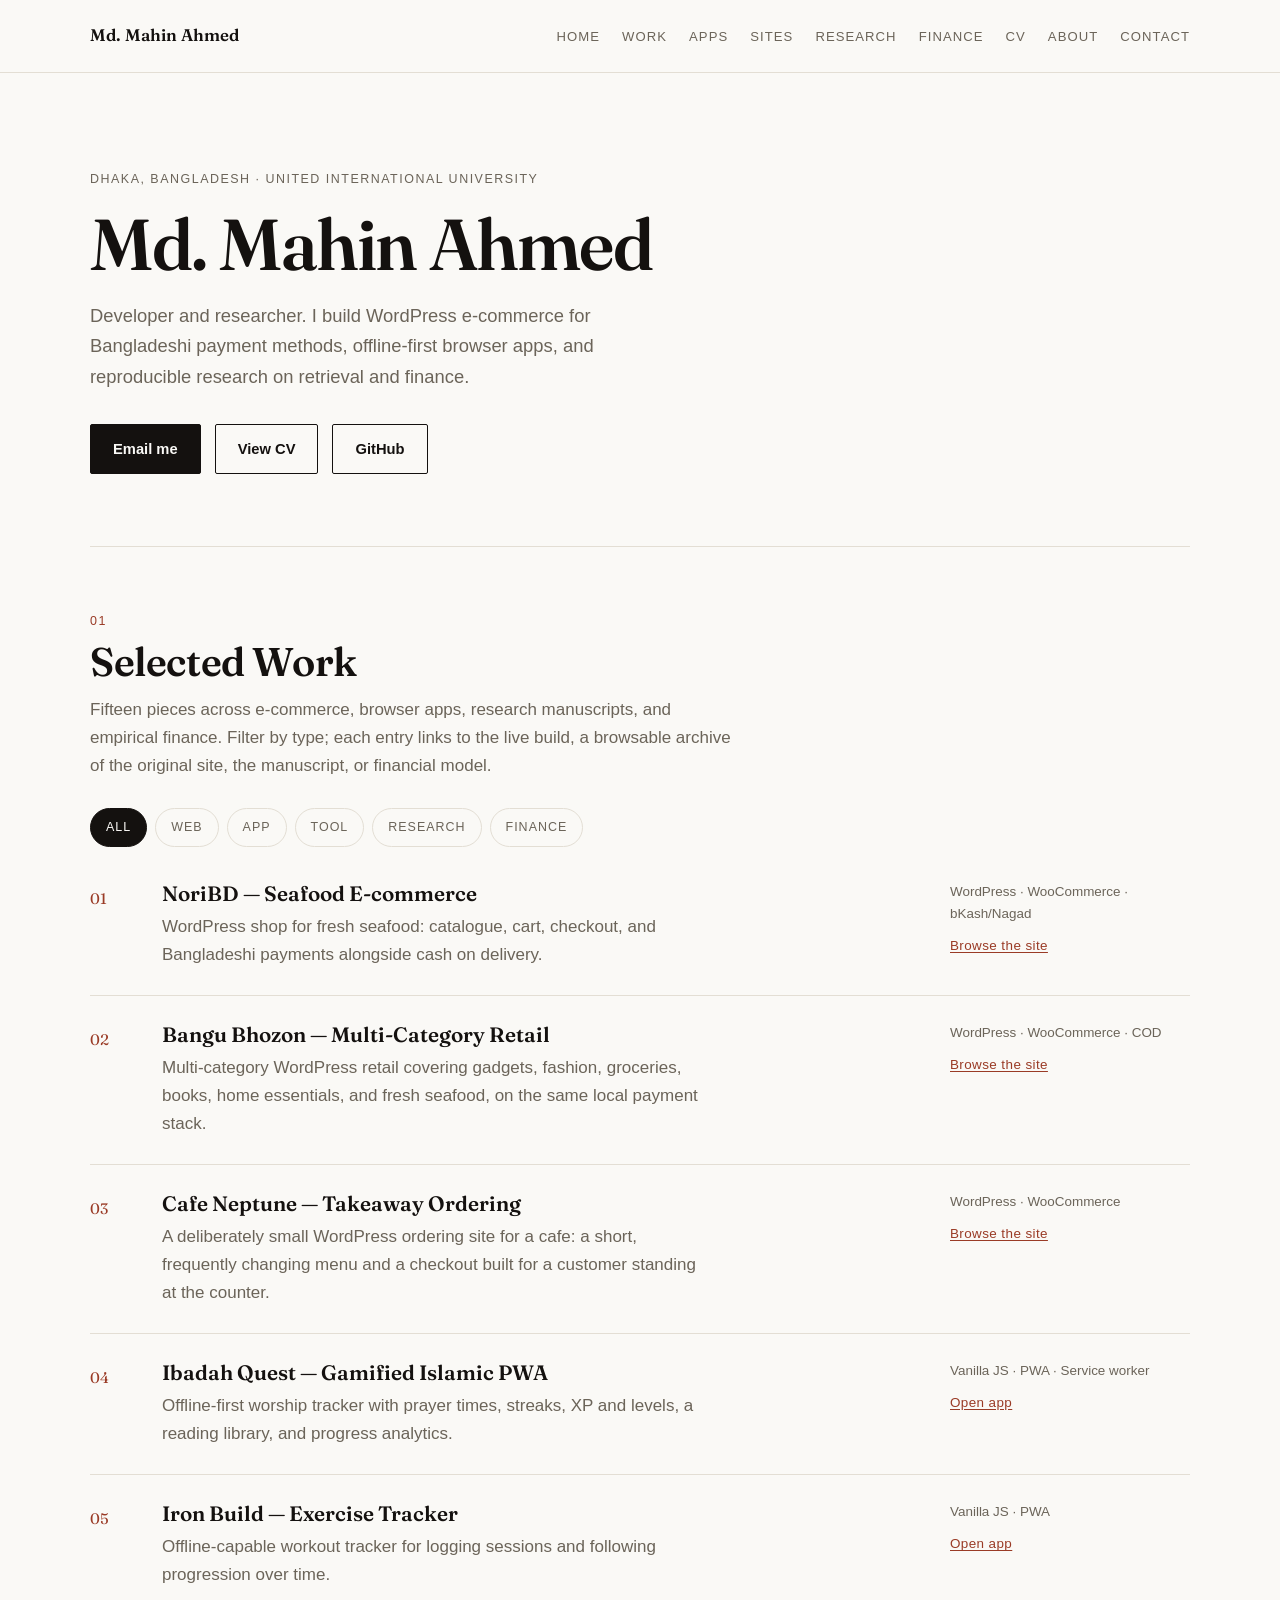
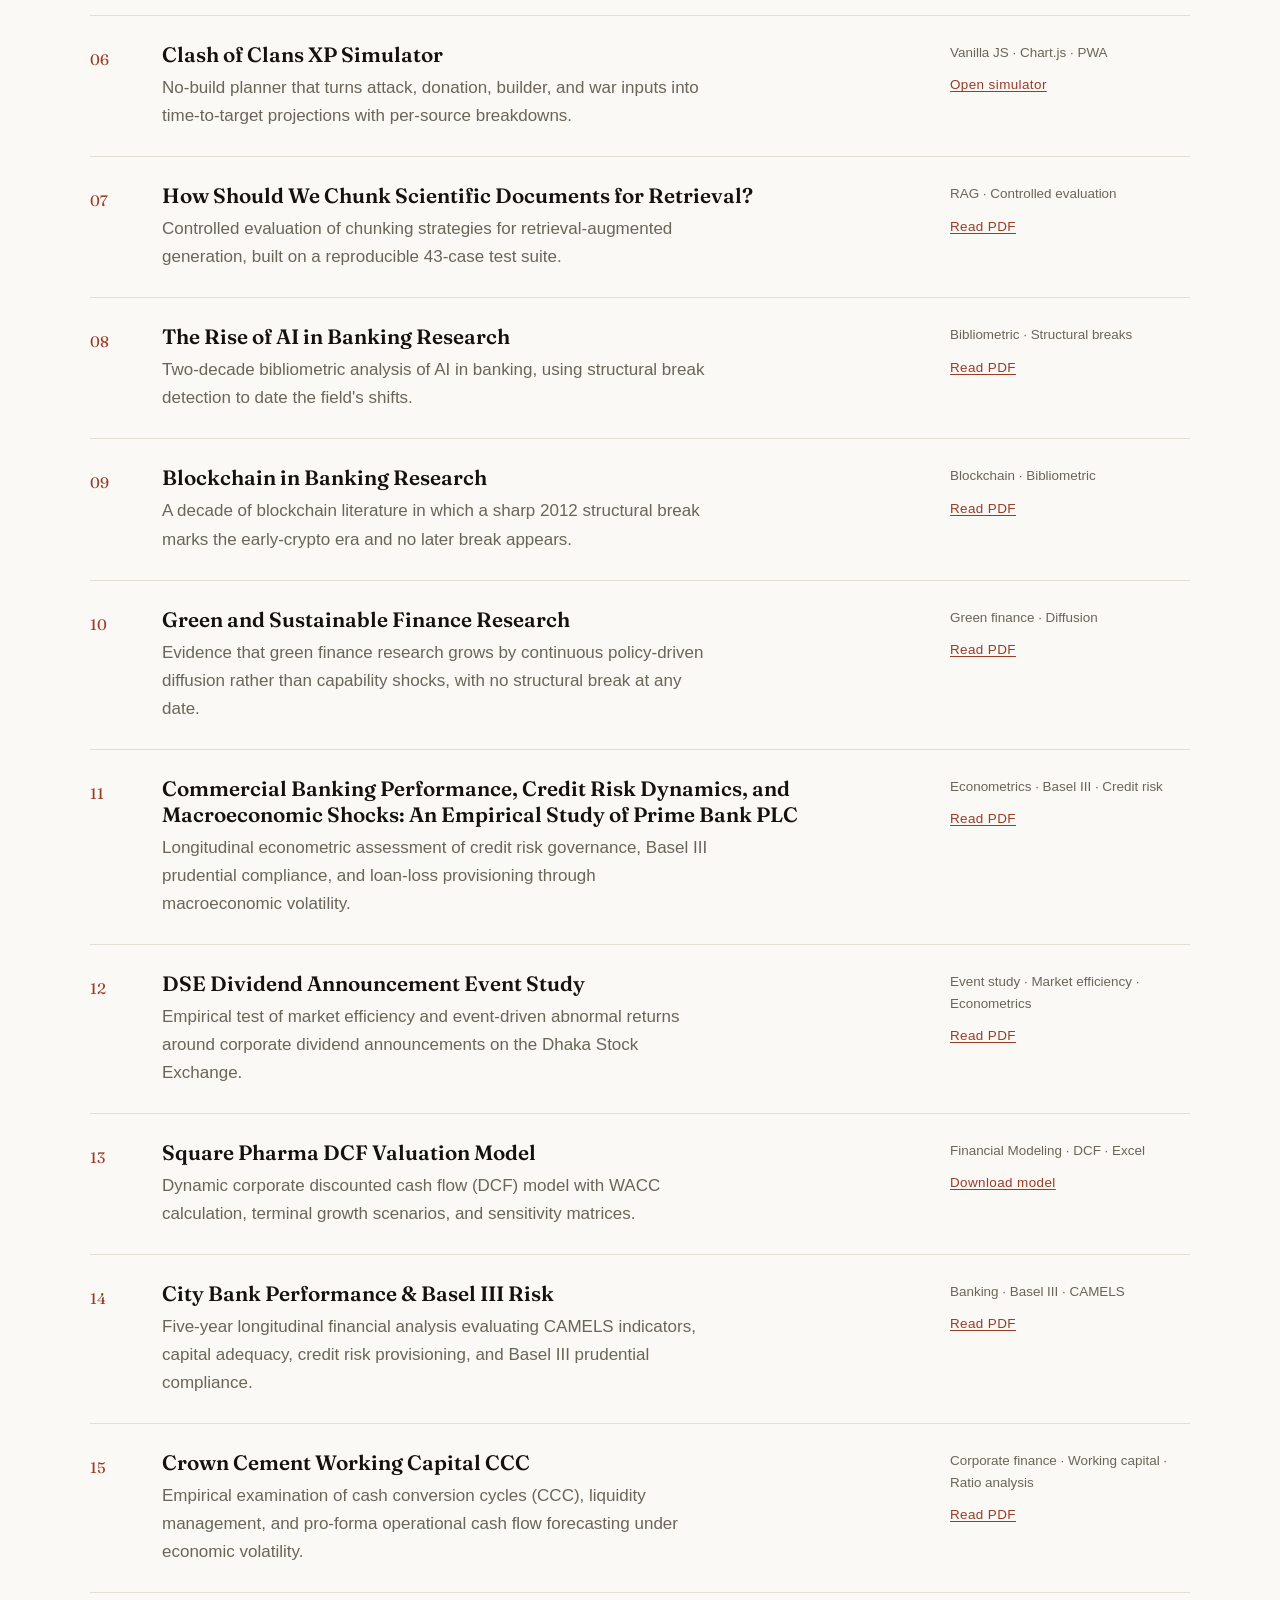
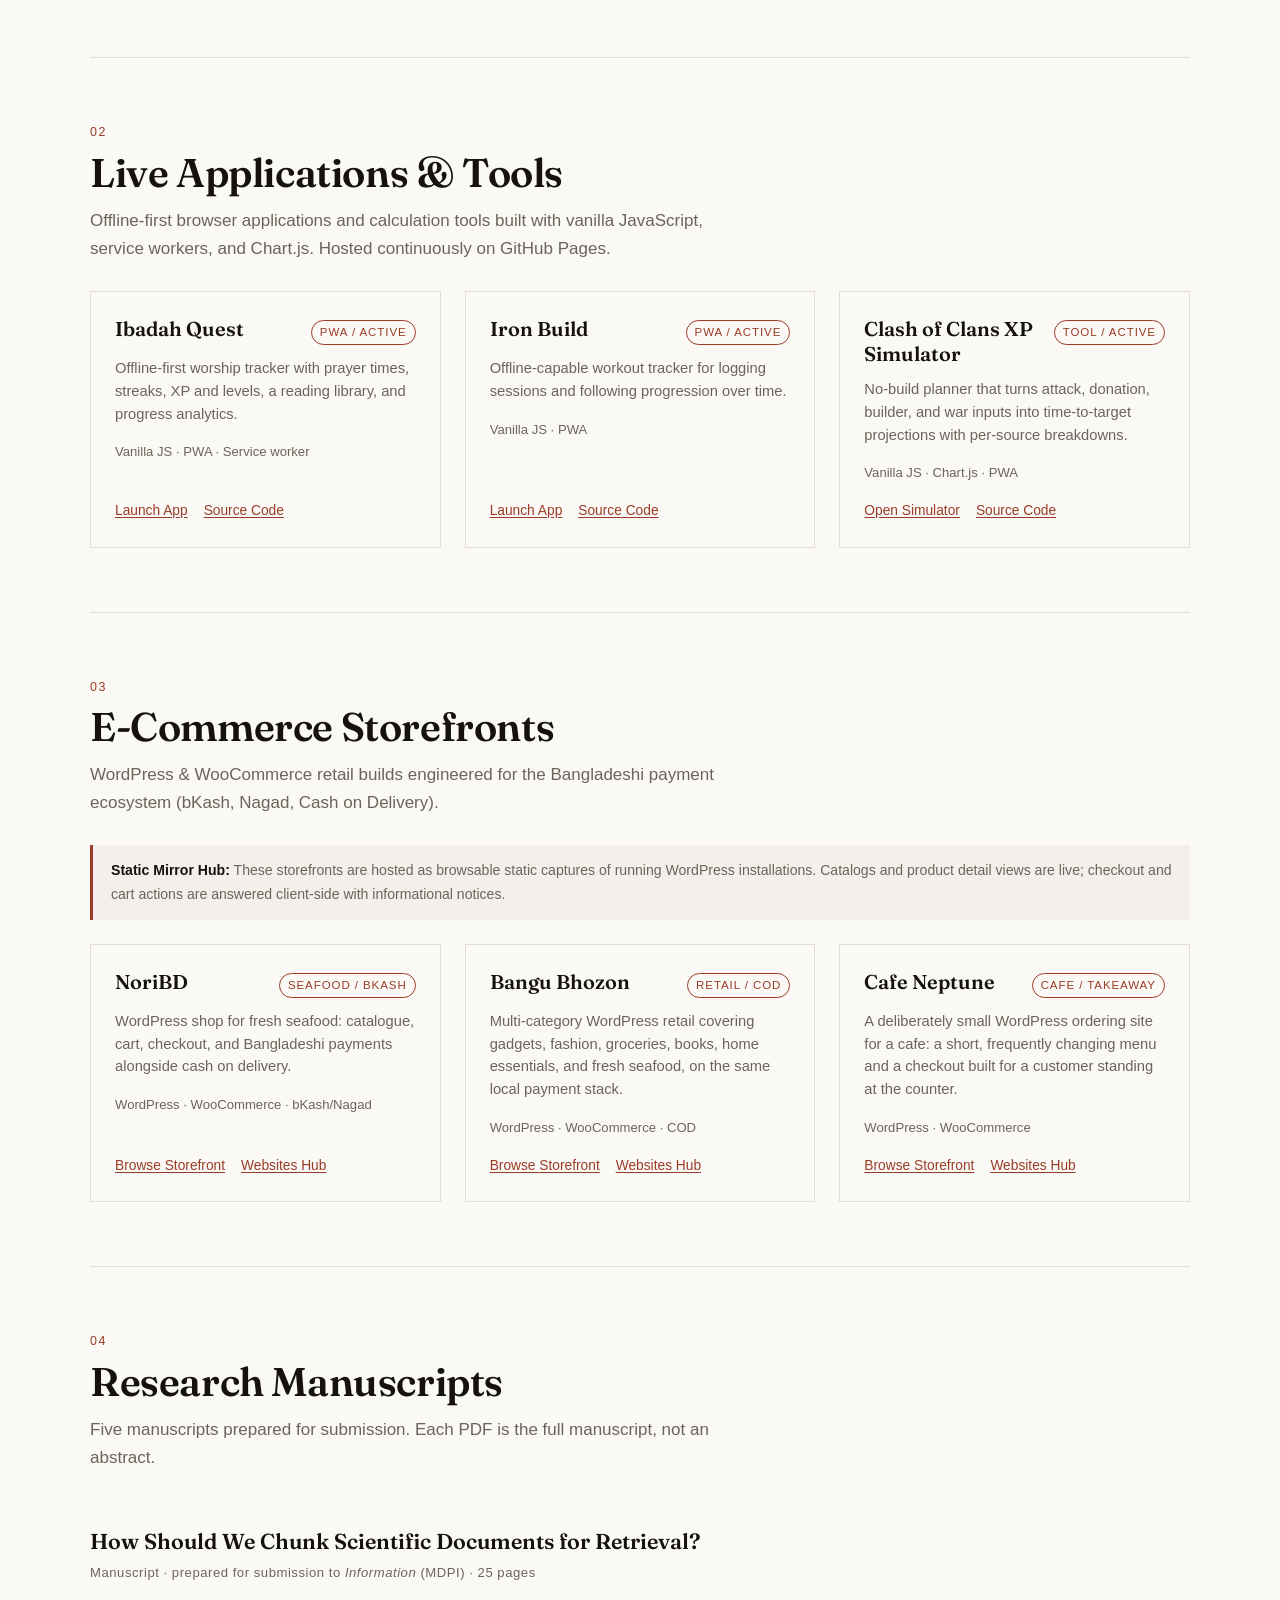
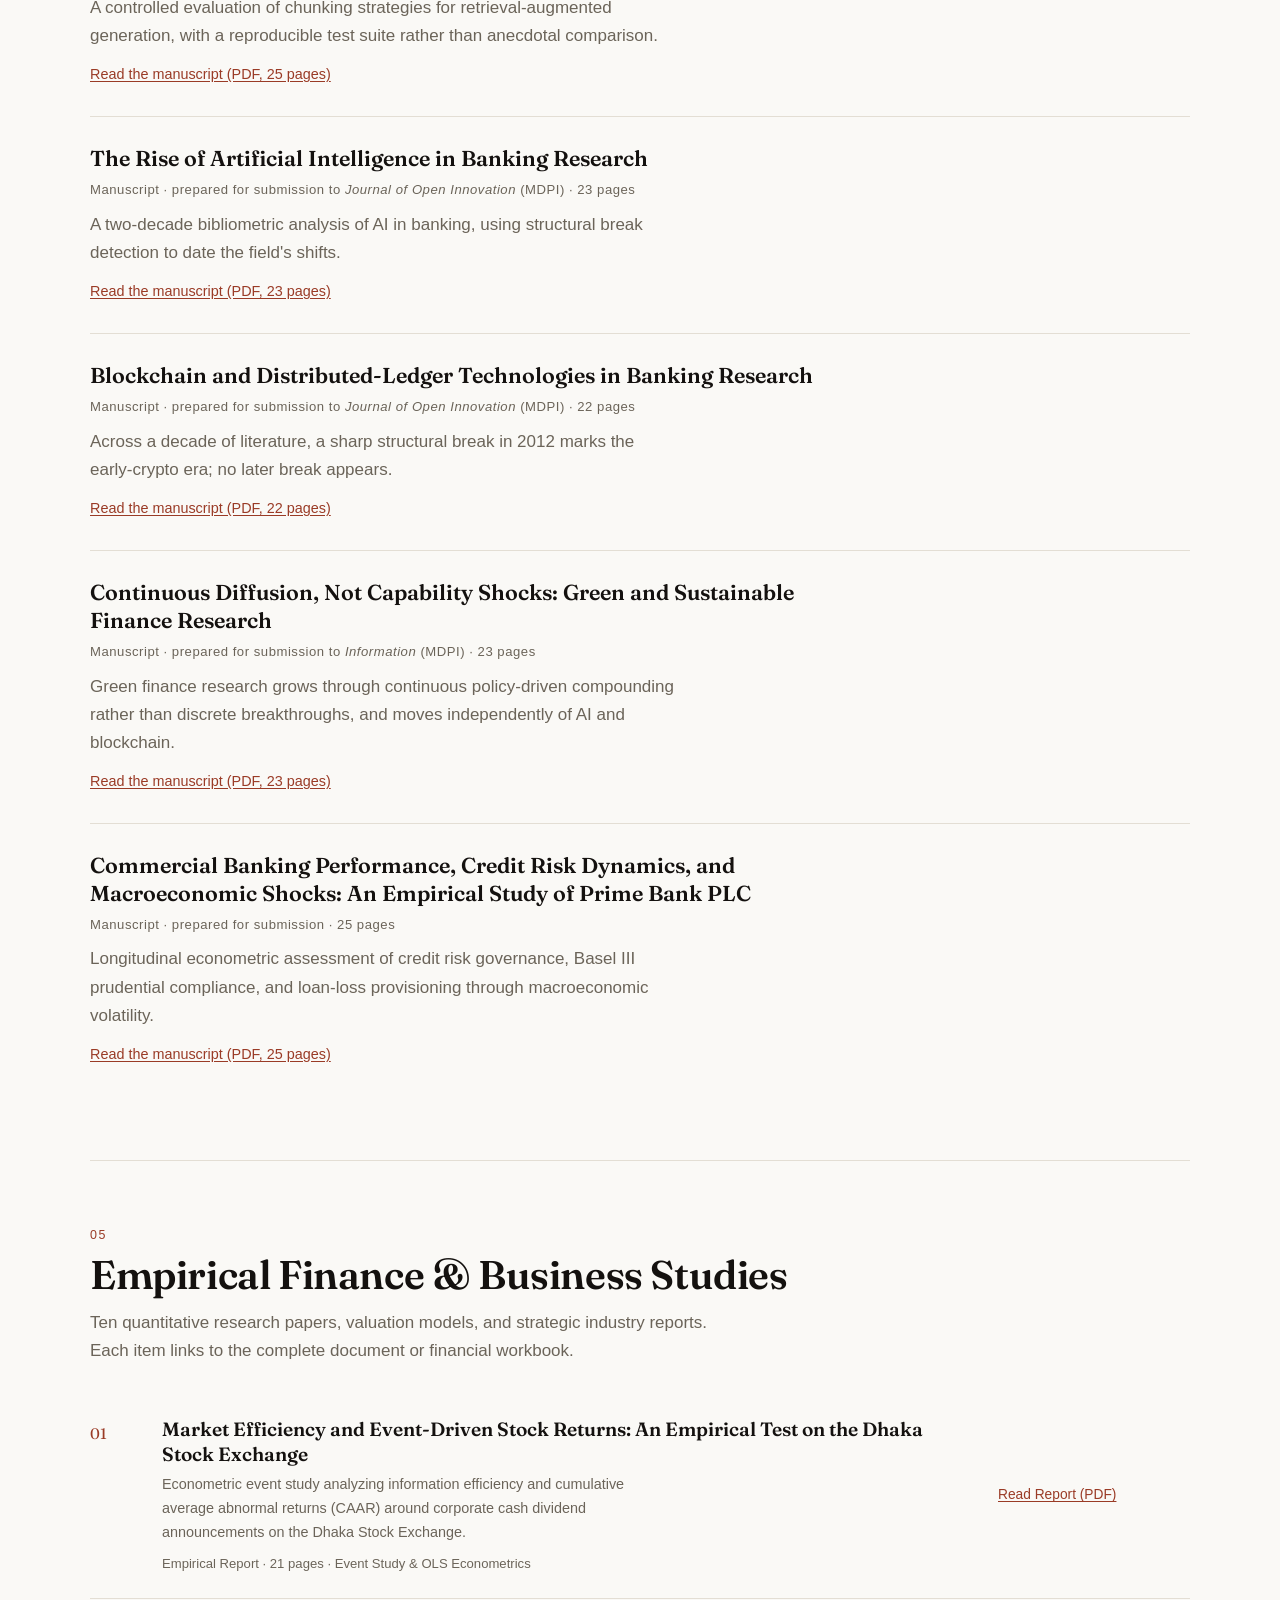
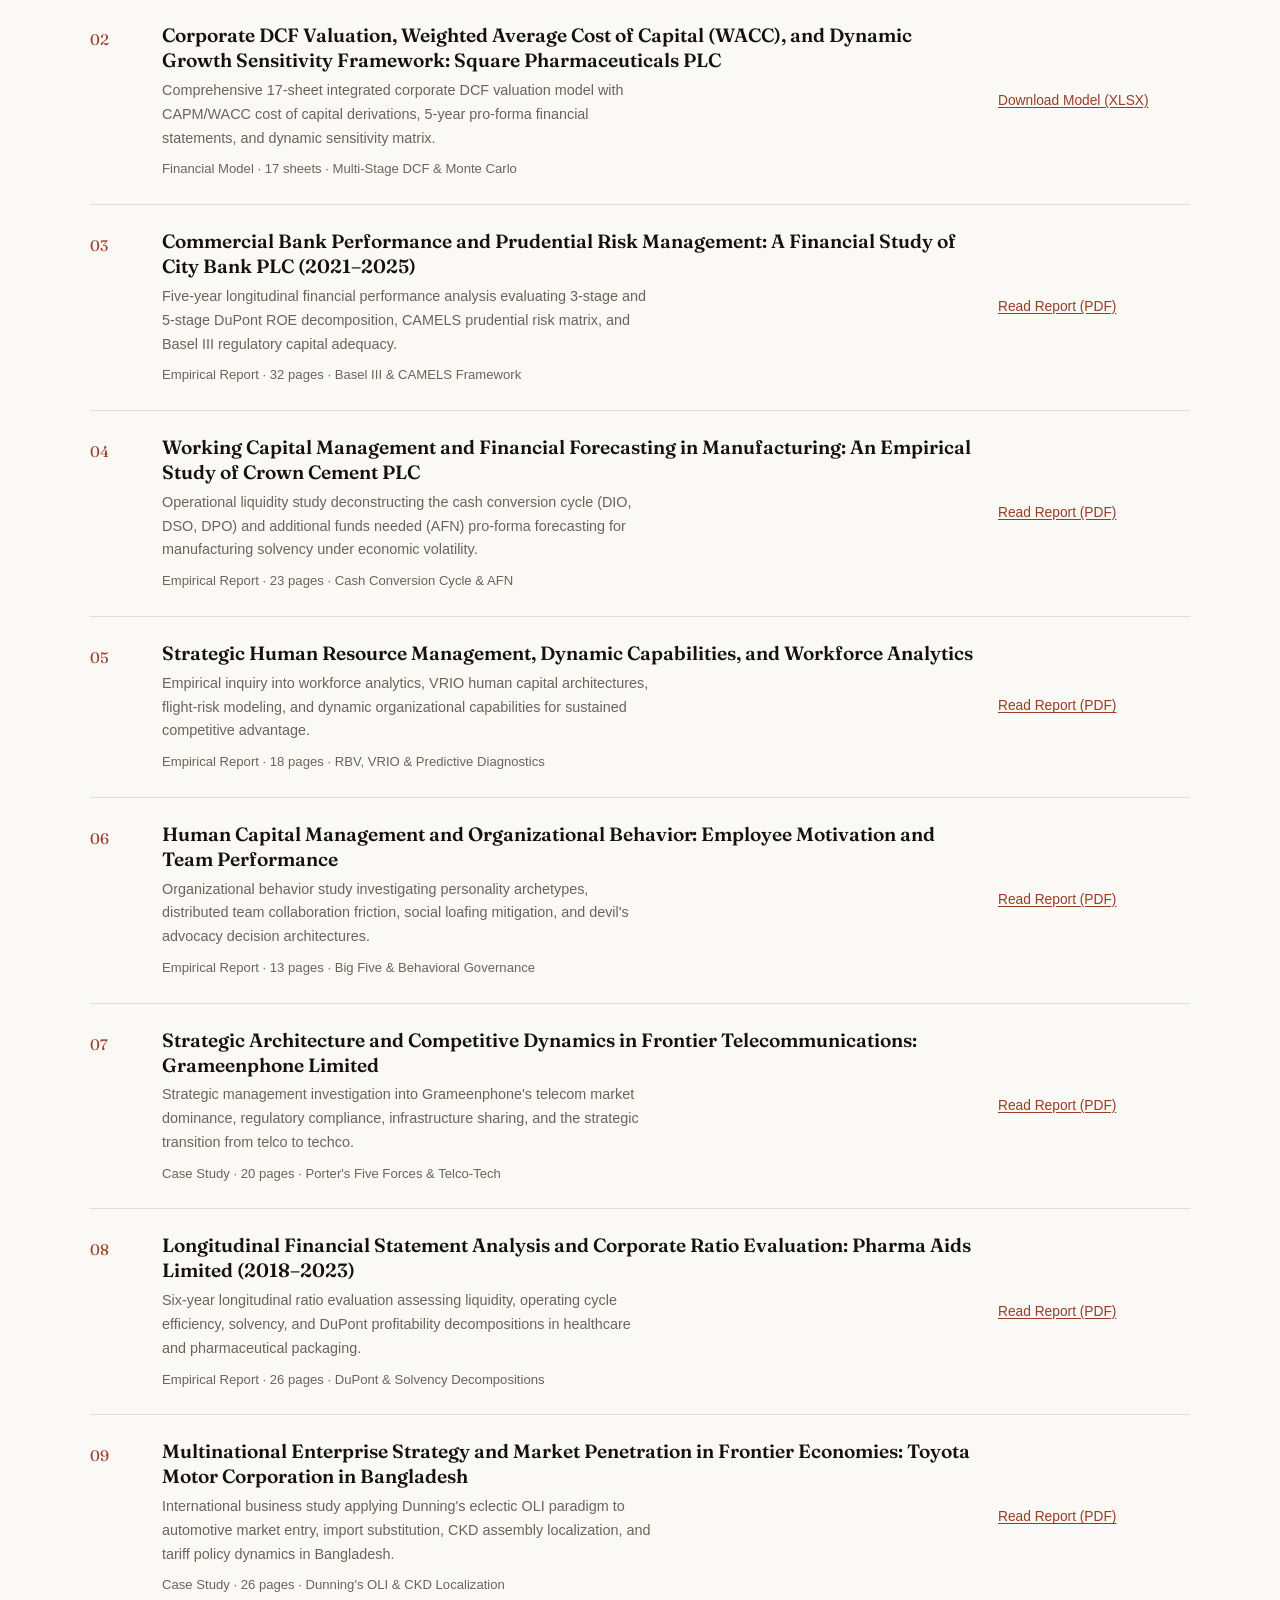
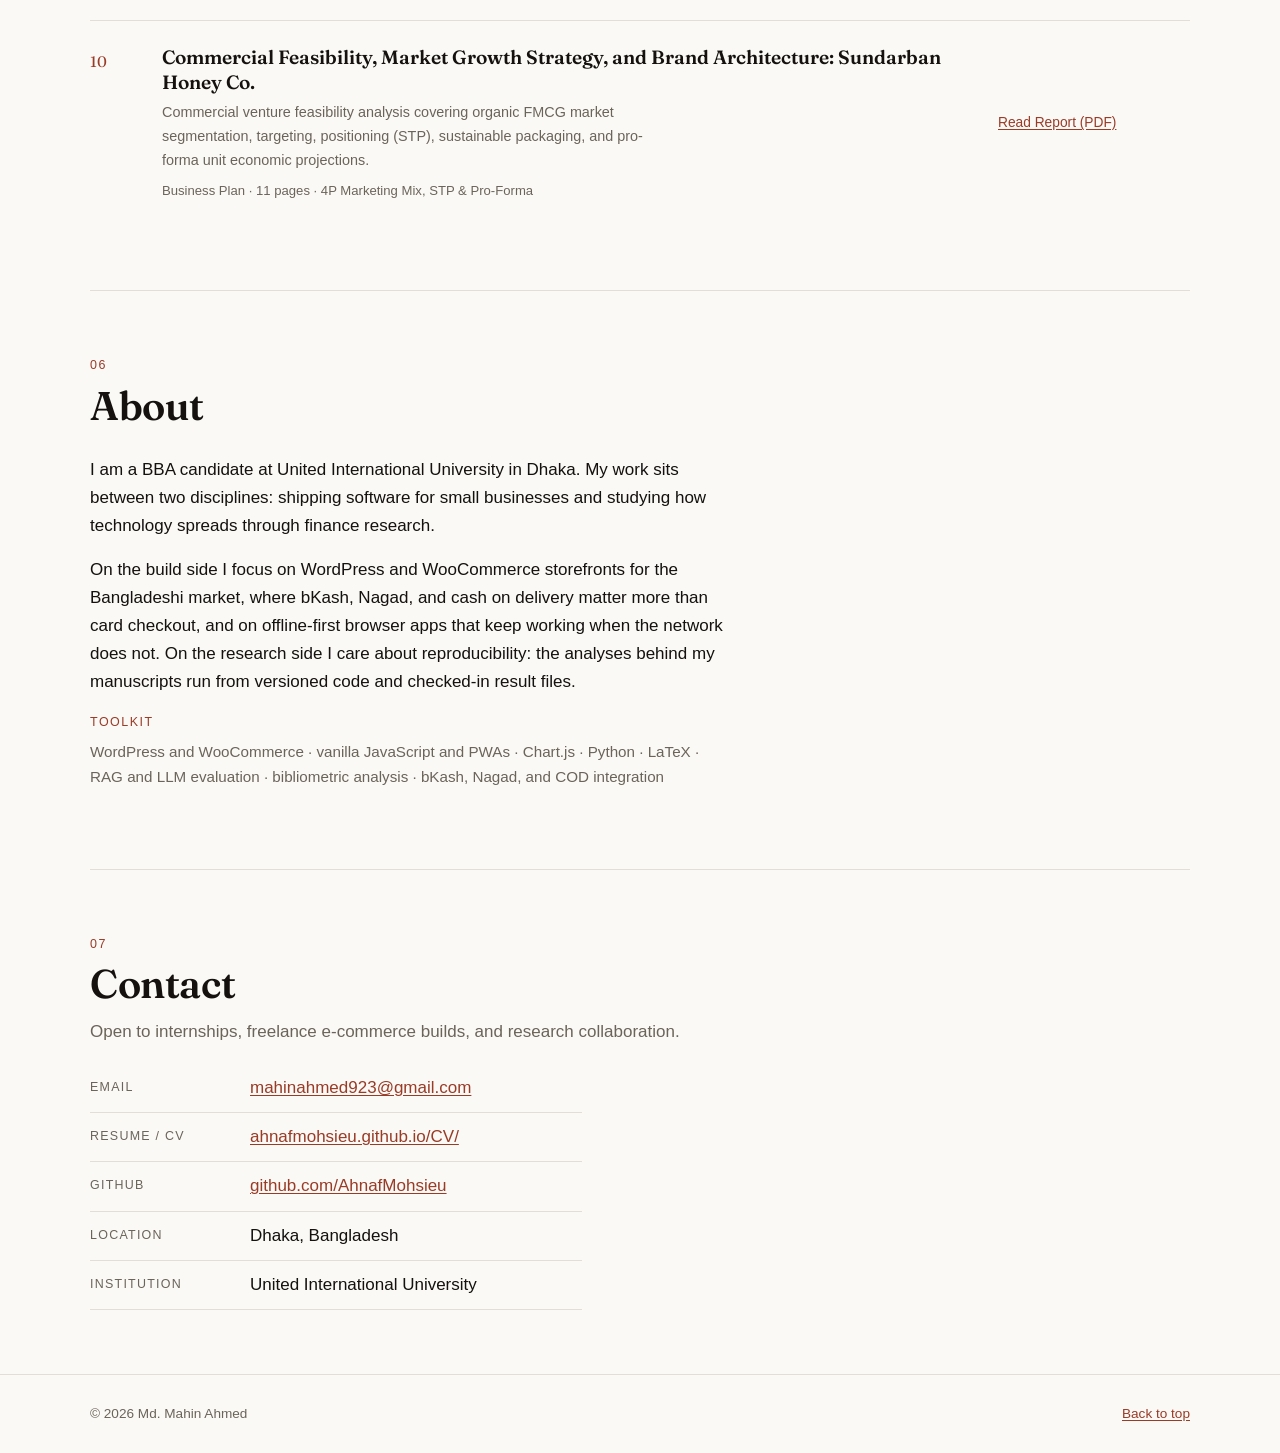
==== commit ecd1f73d: "fix(nav): add home link to navbar and prevent auto-scroll to work on initial load" ====
--- a/index.html
+++ b/index.html
@@ -26,6 +26,7 @@
     <p class="brand"><a href="#top">Md. Mahin Ahmed</a></p>
     <nav class="site-nav" aria-label="Primary">
       <ul>
+        <li><a href="#top">Home</a></li>
         <li><a href="#work">Work</a></li>
         <li><a href="#apps">Apps</a></li>
         <li><a href="#websites">Sites</a></li>
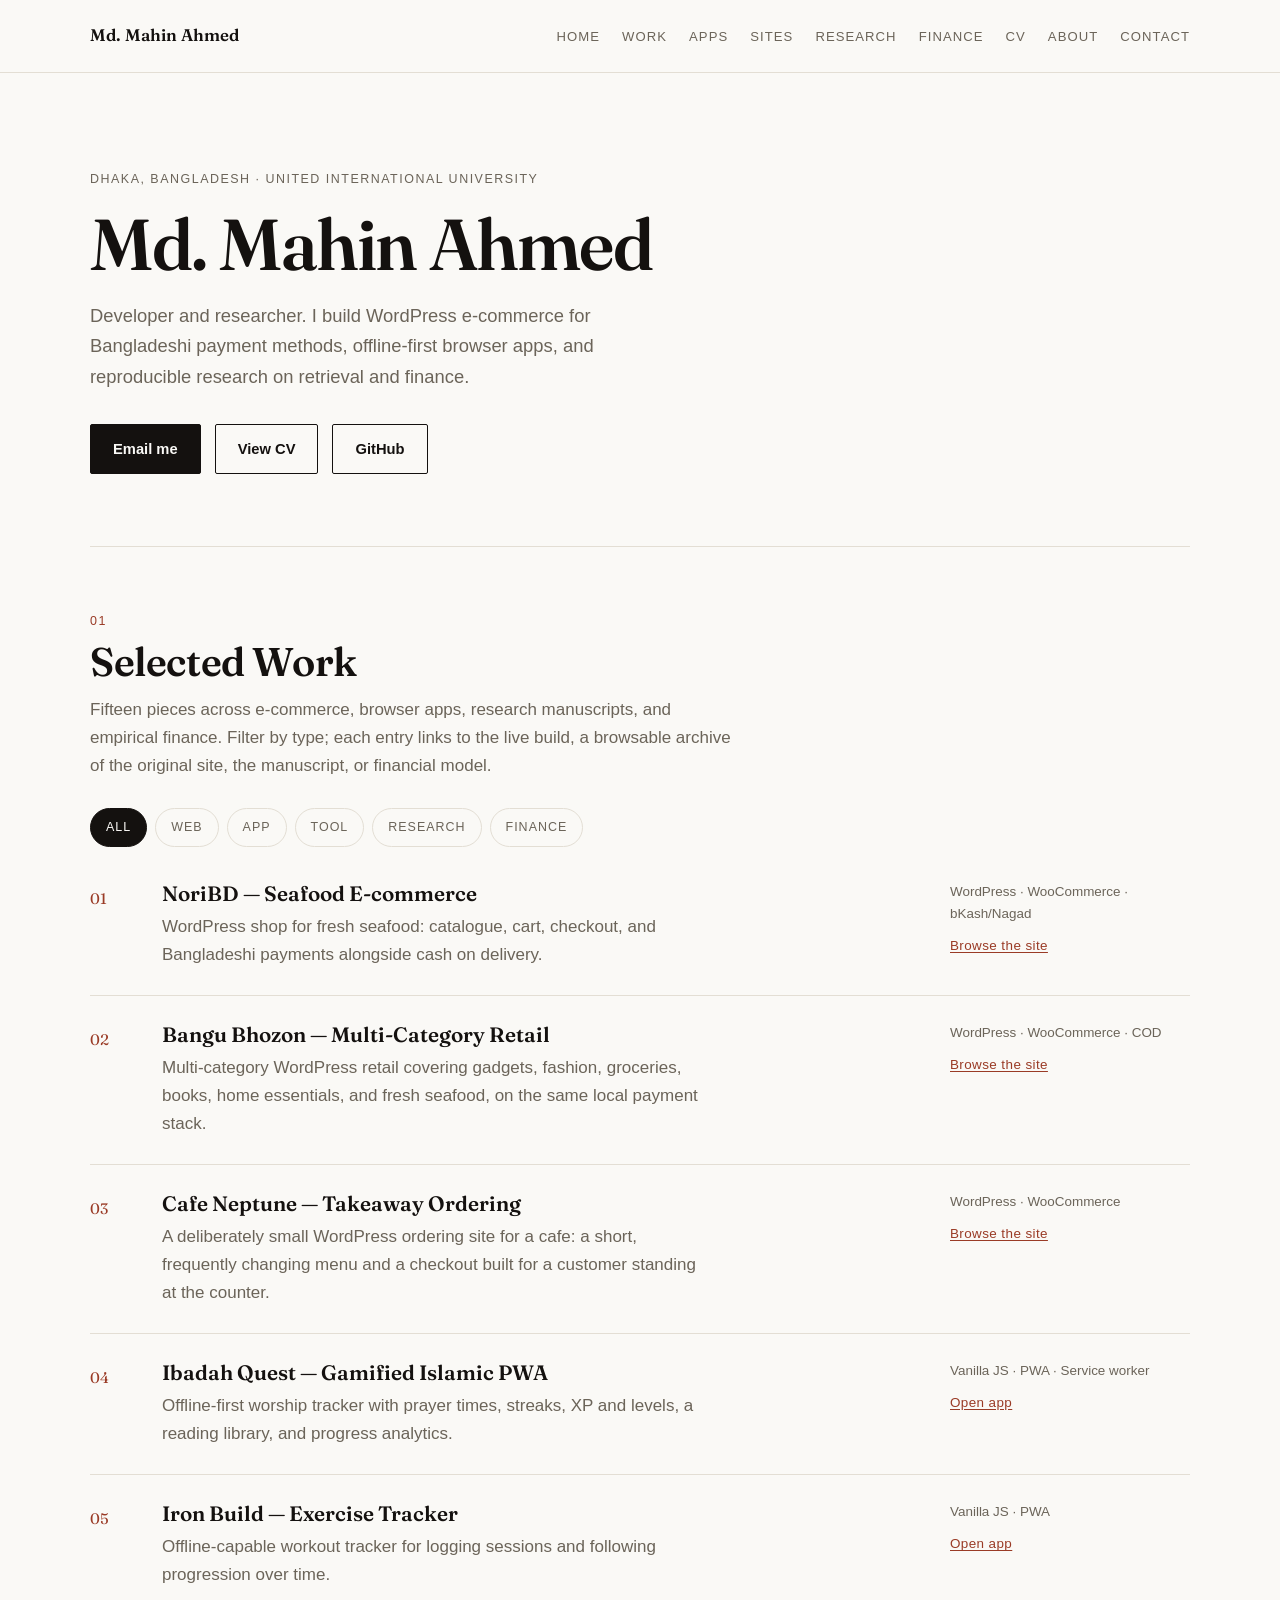
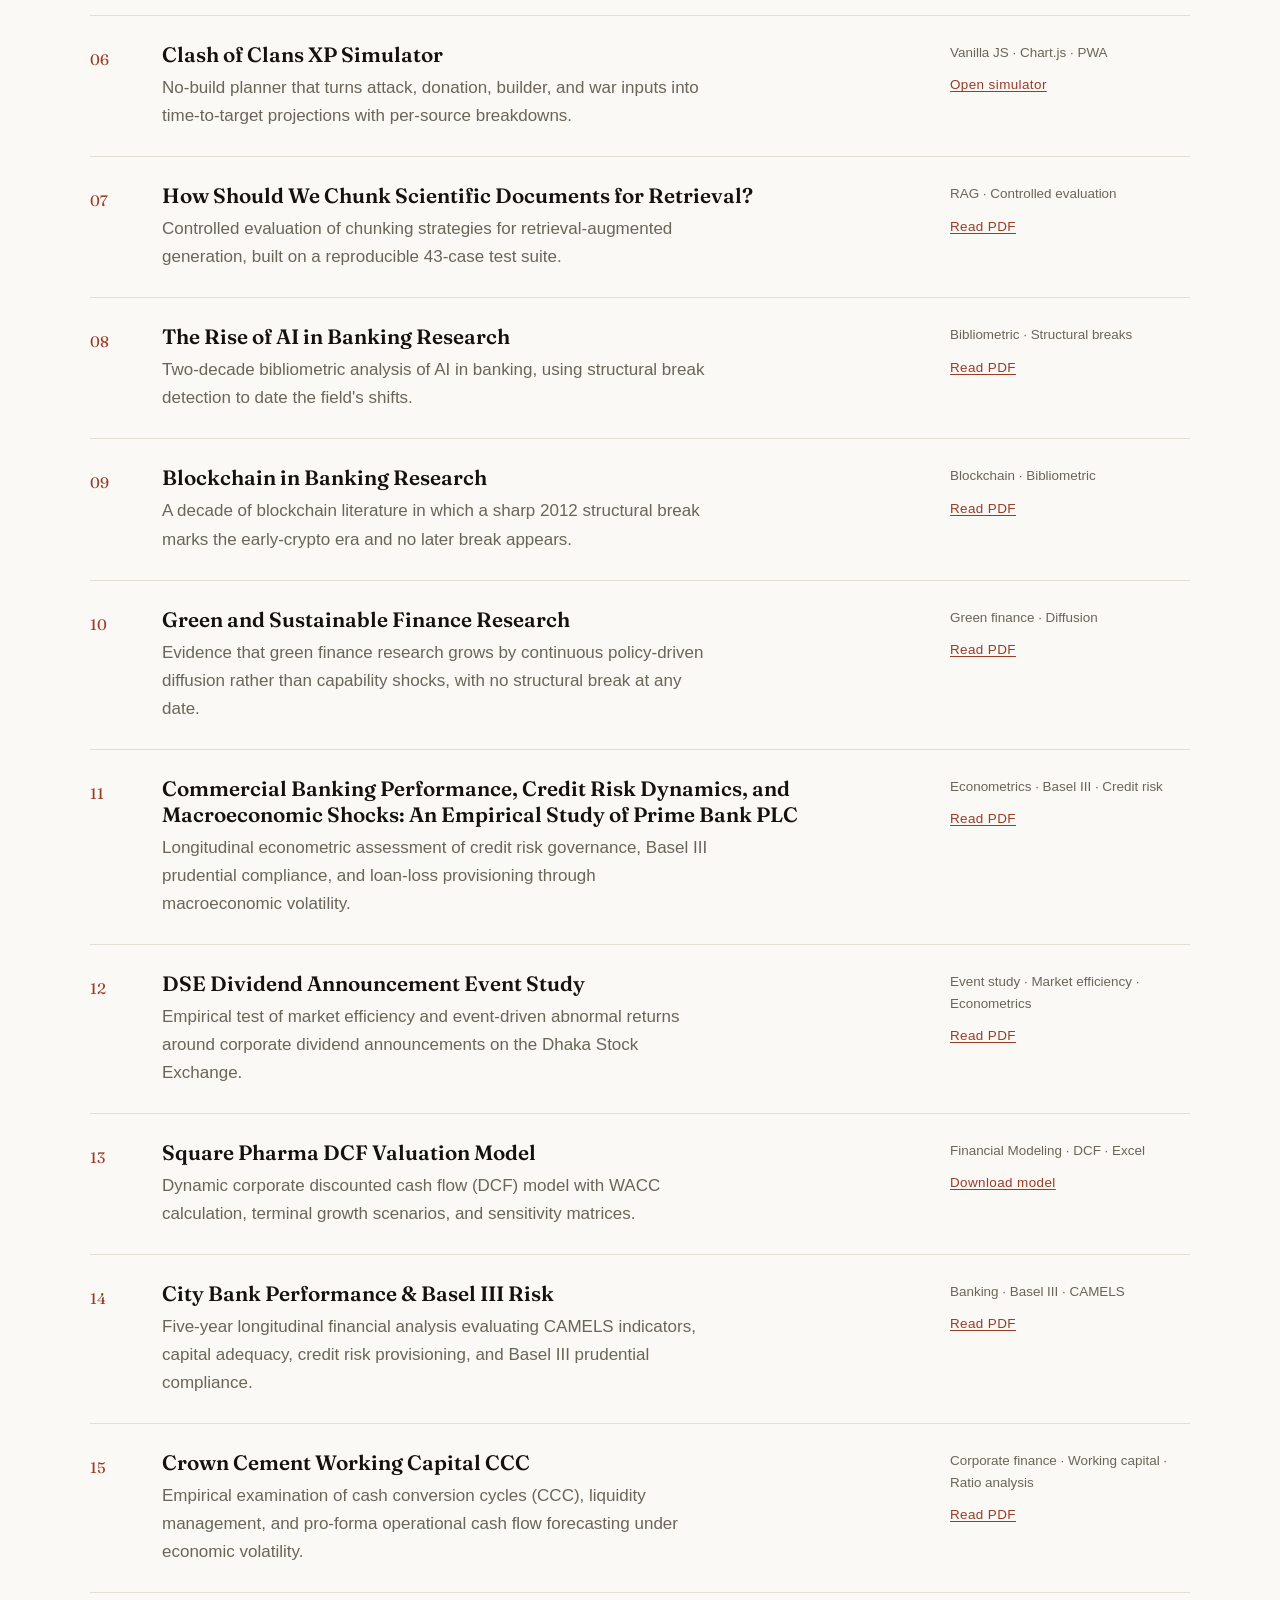
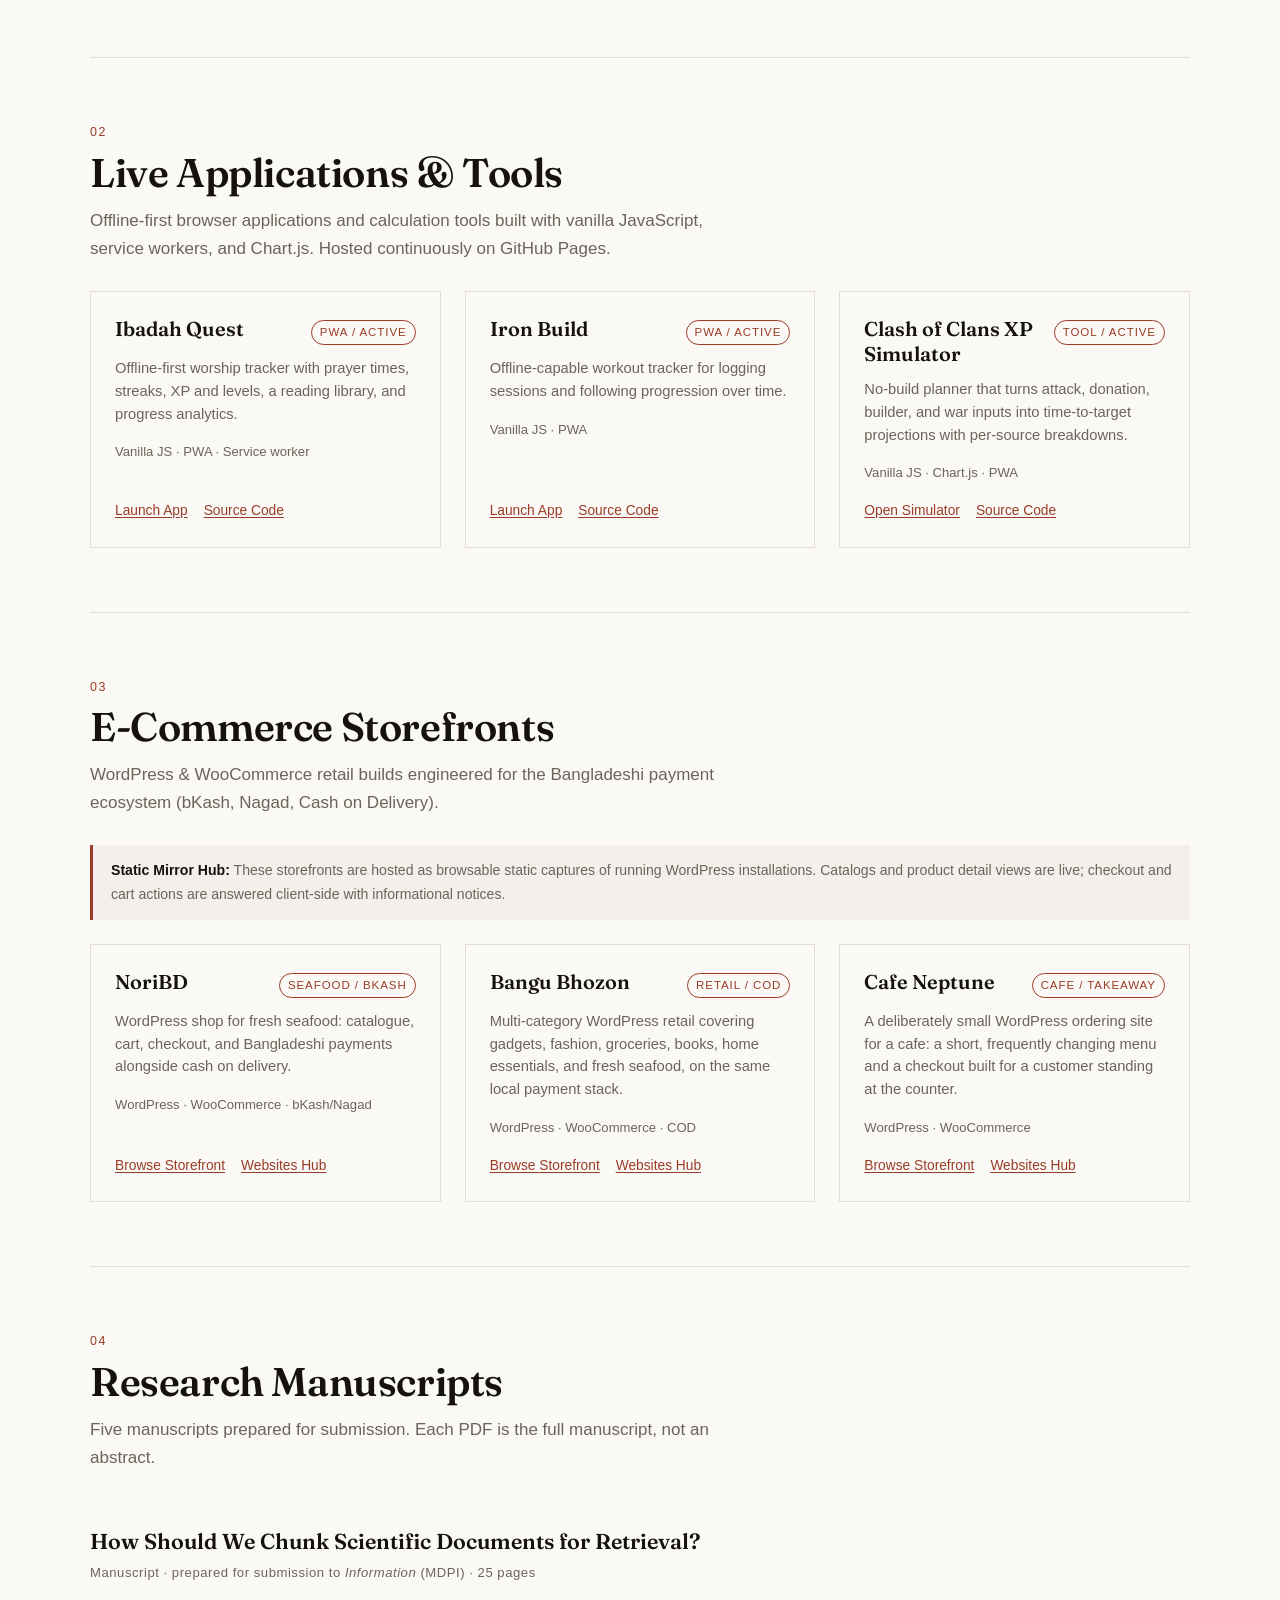
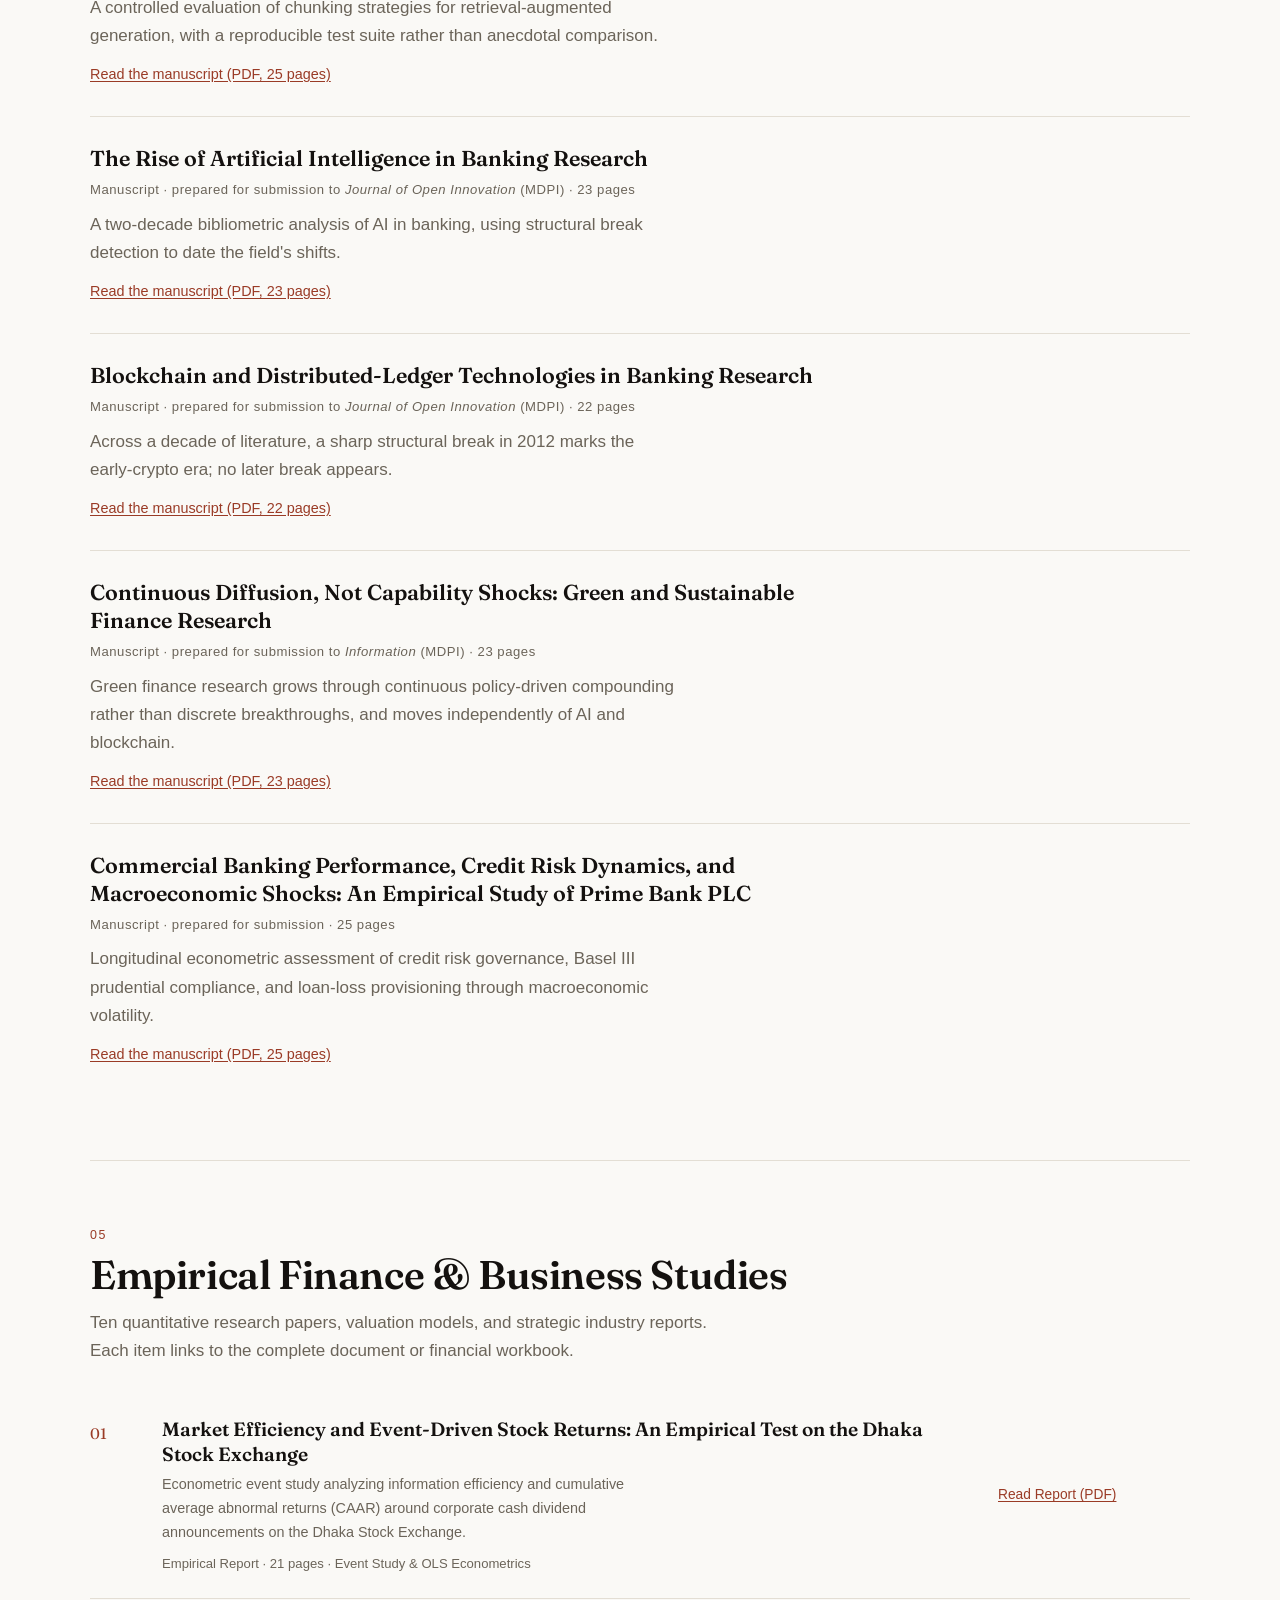
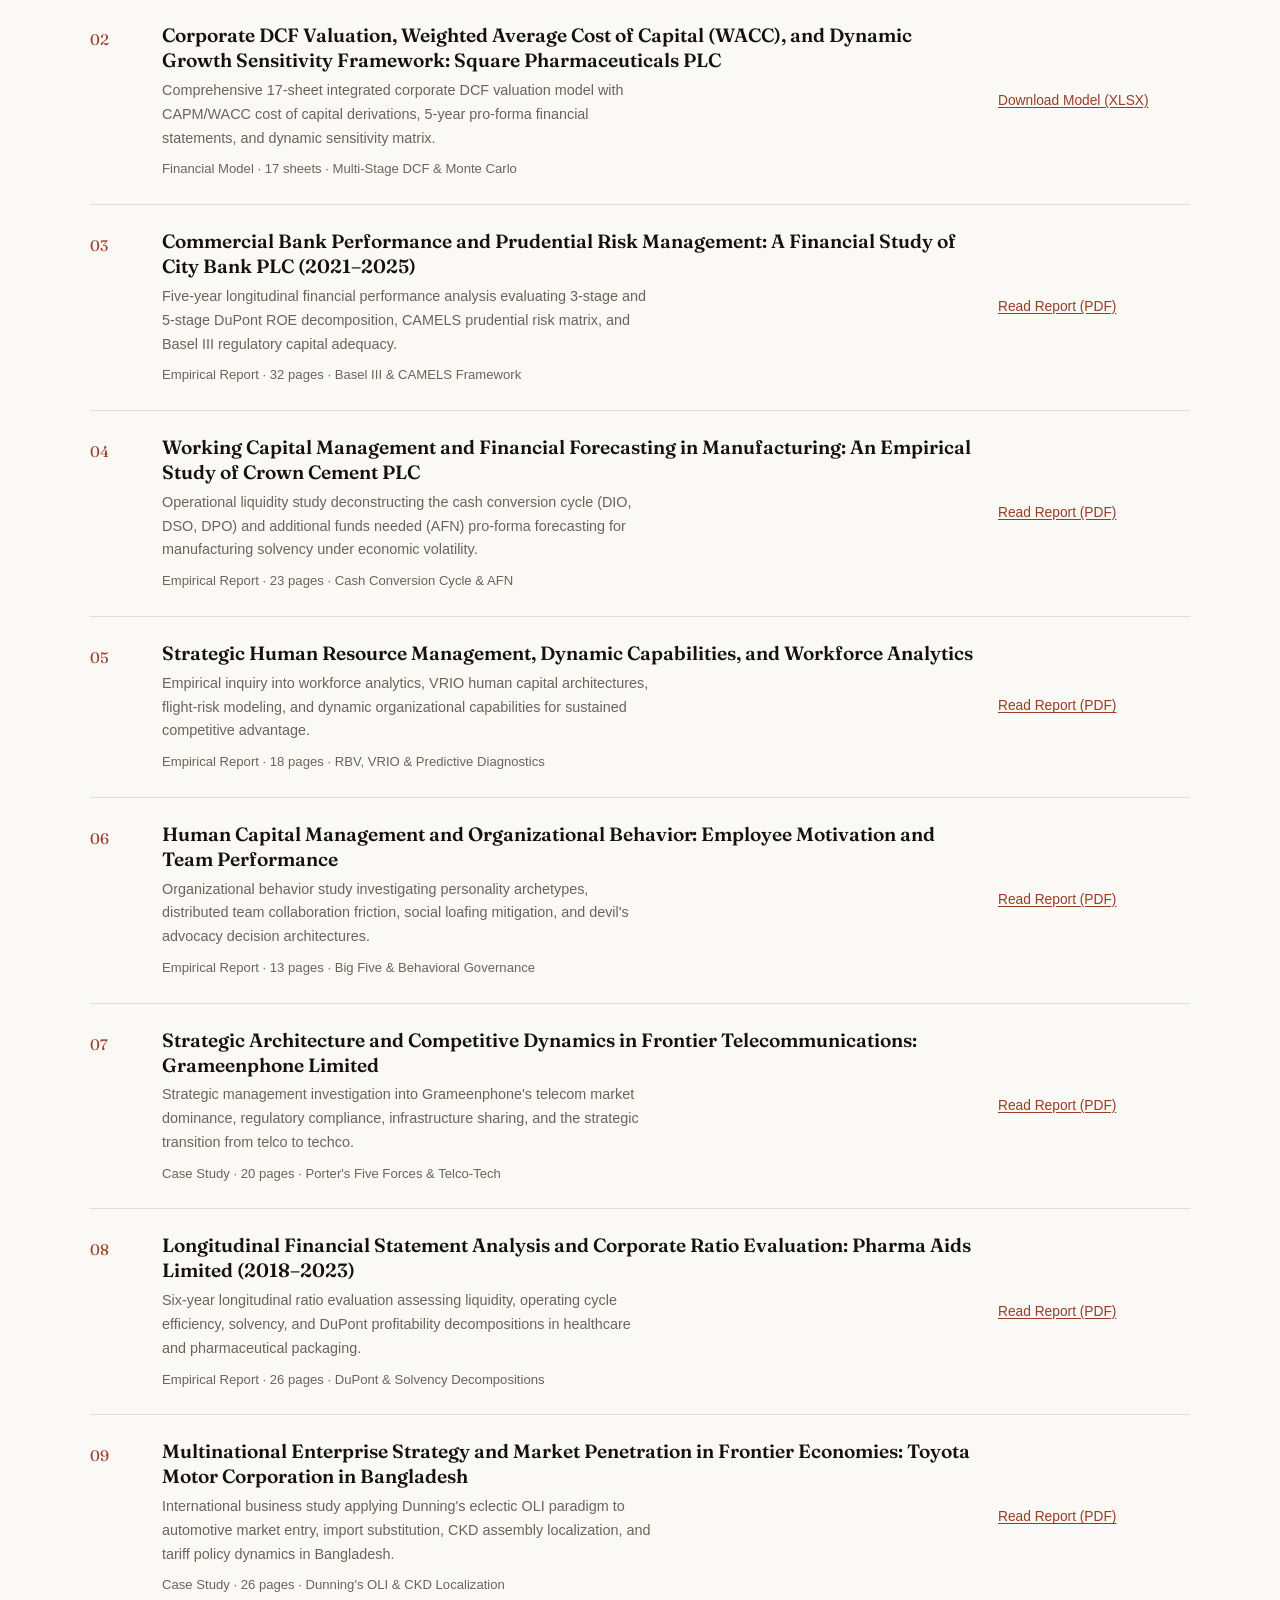
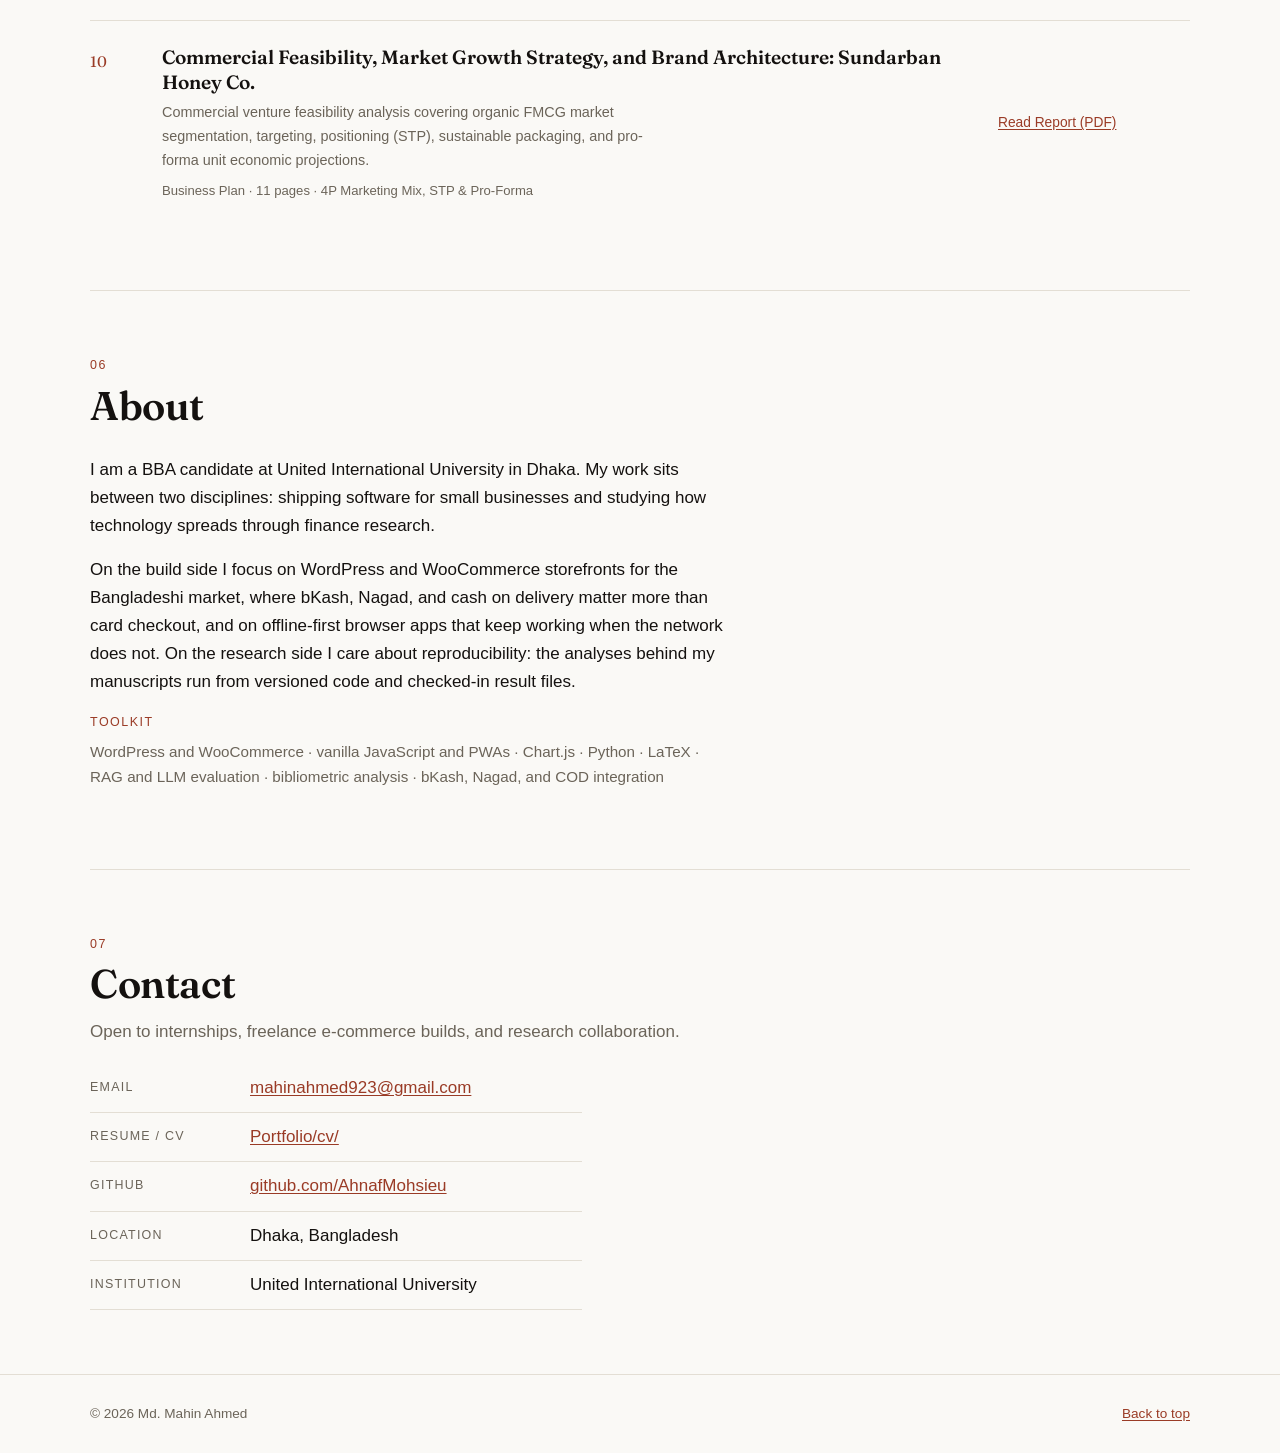
==== commit c0e8cbbf: "Move CV into the portfolio Adds cv/ with both PDF editions and the tabbed viewer; portfolio links no" ====
--- a/index.html
+++ b/index.html
@@ -32,7 +32,7 @@
         <li><a href="#websites">Sites</a></li>
         <li><a href="#research">Research</a></li>
         <li><a href="#finance">Finance</a></li>
-        <li><a href="https://ahnafmohsieu.github.io/CV/">CV</a></li>
+        <li><a href="cv/">CV</a></li>
         <li><a href="#about">About</a></li>
         <li><a href="#contact">Contact</a></li>
       </ul>
@@ -47,7 +47,7 @@
     <p class="lede">Developer and researcher. I build WordPress e-commerce for Bangladeshi payment methods, offline-first browser apps, and reproducible research on retrieval and finance.</p>
     <div class="actions">
       <a class="btn btn--solid" href="mailto:mahinahmed923@gmail.com?subject=Hello%20from%20your%20portfolio">Email me</a>
-      <a class="btn" href="https://ahnafmohsieu.github.io/CV/">View CV</a>
+      <a class="btn" href="cv/">View CV</a>
       <a class="btn" href="https://github.com/AhnafMohsieu">GitHub</a>
     </div>
   </section>
@@ -541,7 +541,7 @@
     </div>
     <ul class="contact">
       <li><span class="contact__label">Email</span><a href="mailto:mahinahmed923@gmail.com">mahinahmed923@gmail.com</a></li>
-      <li><span class="contact__label">Resume / CV</span><a href="https://ahnafmohsieu.github.io/CV/">ahnafmohsieu.github.io/CV/</a></li>
+      <li><span class="contact__label">Resume / CV</span><a href="cv/">Portfolio/cv/</a></li>
       <li><span class="contact__label">GitHub</span><a href="https://github.com/AhnafMohsieu">github.com/AhnafMohsieu</a></li>
       <li><span class="contact__label">Location</span>Dhaka, Bangladesh</li>
       <li><span class="contact__label">Institution</span>United International University</li>
